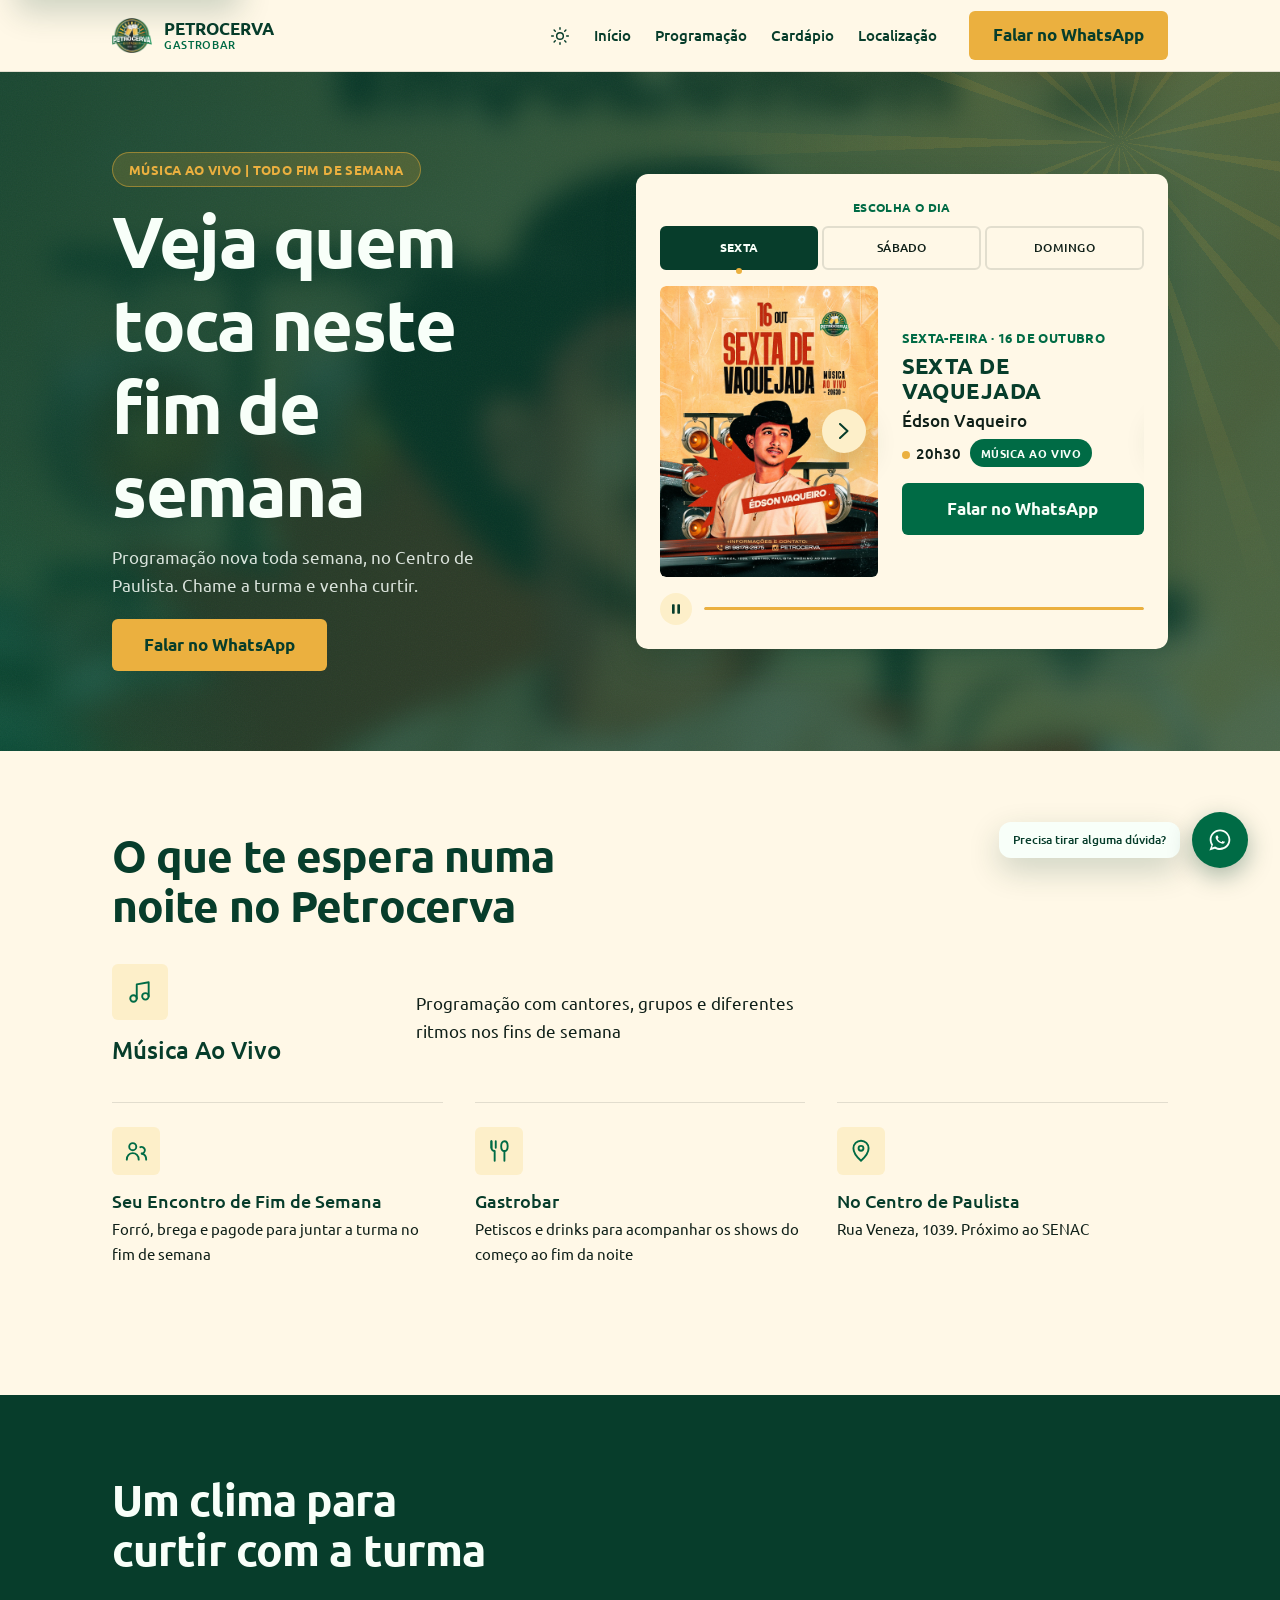
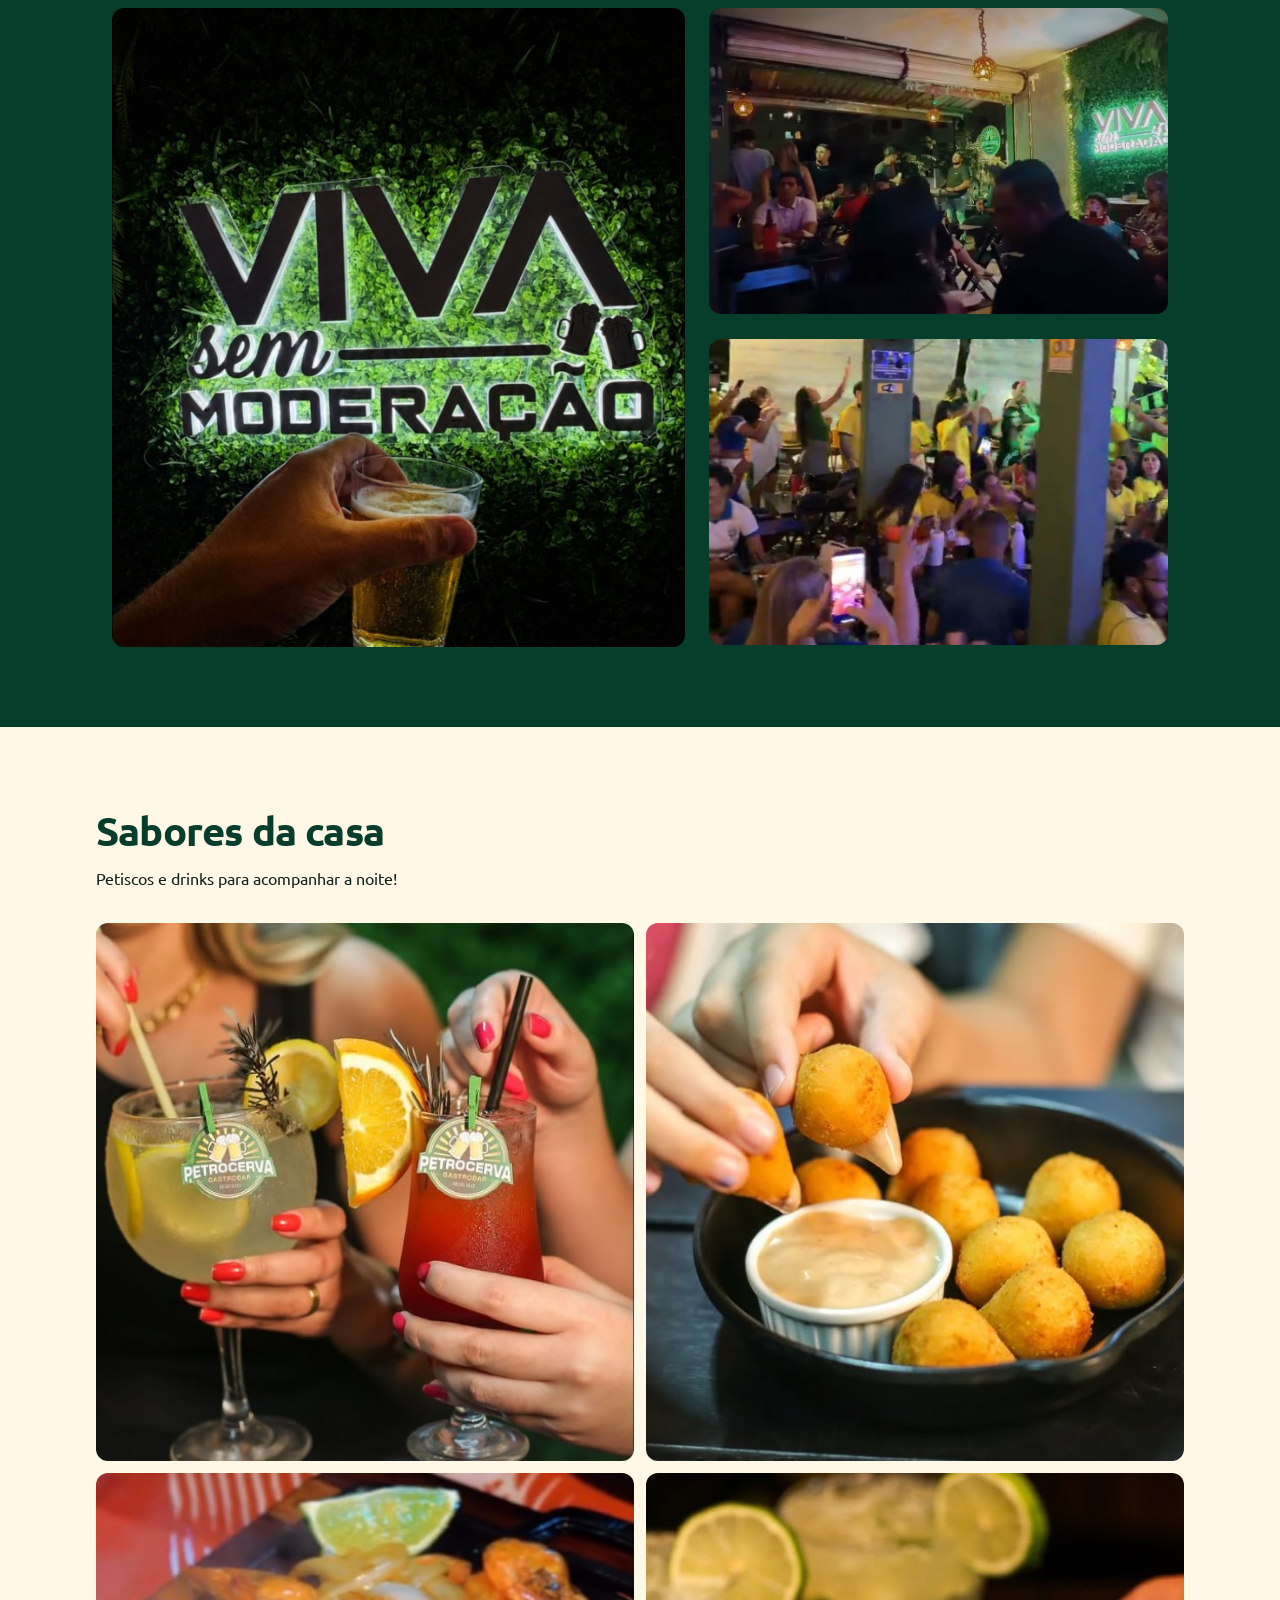
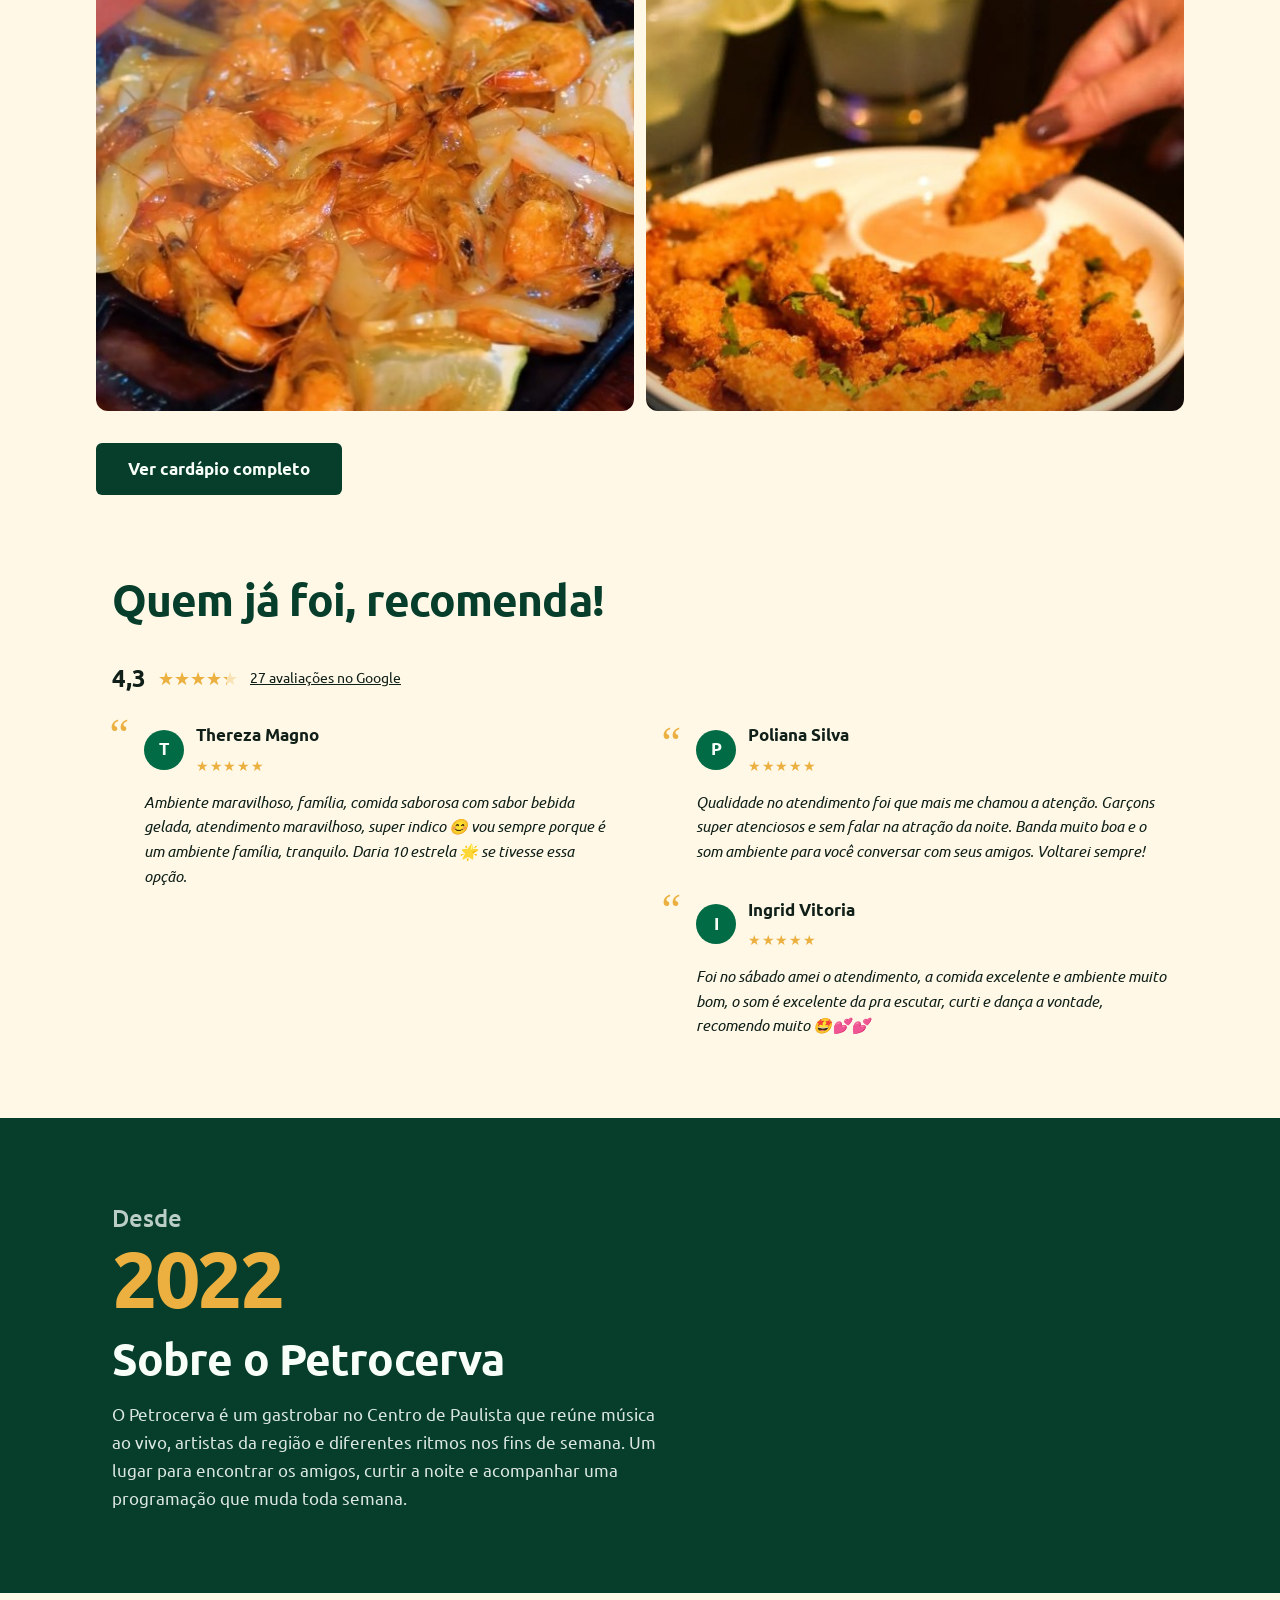
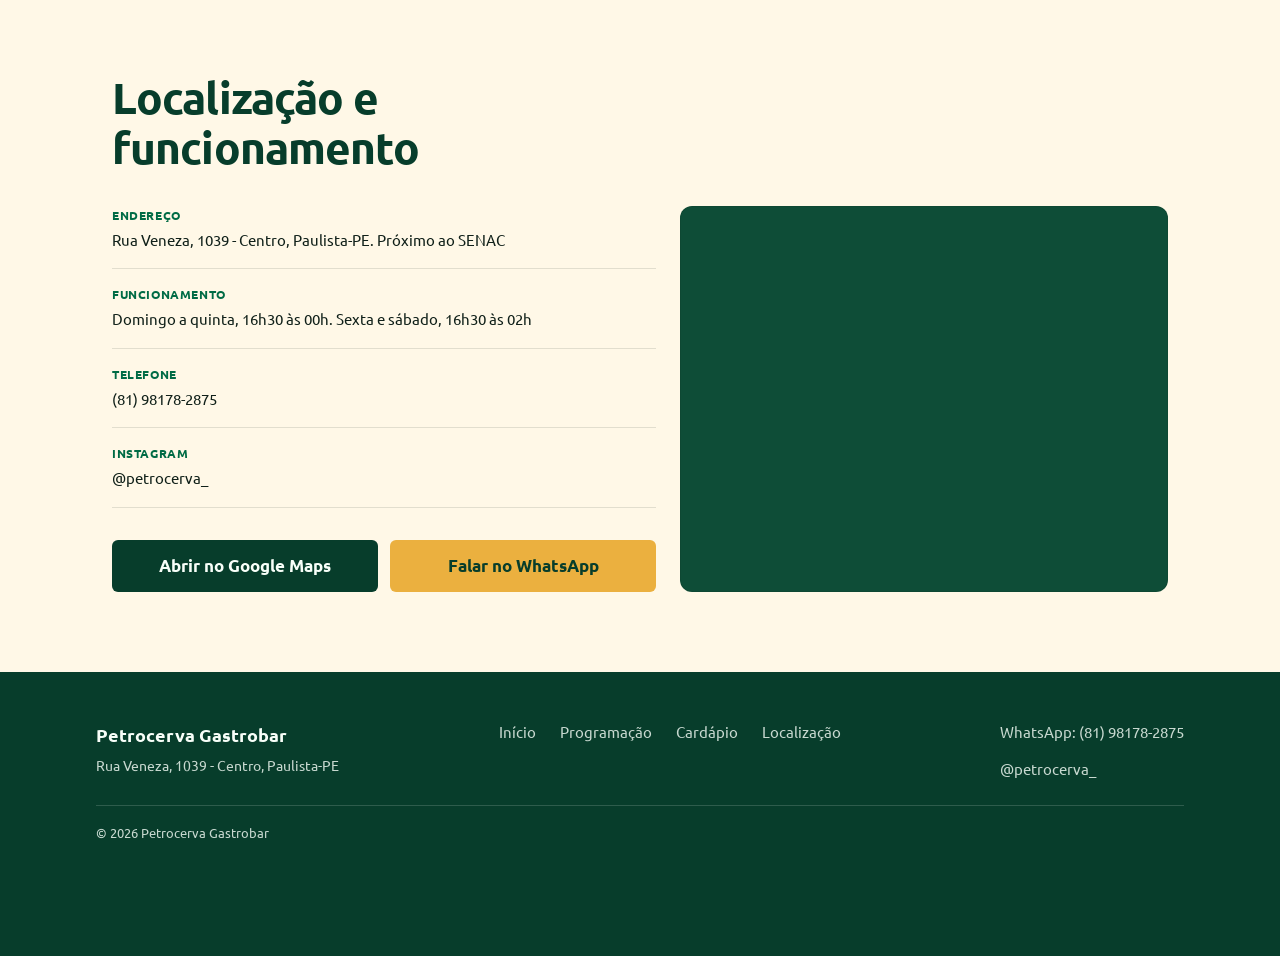
==== index.html @ 2e5ffe5c "feat: atualizar programação e imagens para novas atrações" ====
<!DOCTYPE html>
<html lang="pt-BR">

<head>
  <meta charset="UTF-8">
  <meta name="viewport" content="width=device-width, initial-scale=1.0">

  <!-- Aplica o tema salvo (ou a preferência do sistema) antes da 1ª pintura,
       para a página não "piscar" no tema errado. -->
  <script>
    (function () {
      try {
        var salvo = localStorage.getItem("tema");
        var preferemEscuro =
          window.matchMedia && window.matchMedia("(prefers-color-scheme: dark)").matches;
        var tema = salvo === "dark" || salvo === "light" ? salvo : (preferemEscuro ? "dark" : "light");
        if (tema === "dark") {
          document.documentElement.setAttribute("data-theme", "dark");
        }
      } catch (erro) {
        /* localStorage indisponível (ex.: navegação privada) — segue no tema claro padrão. */
      }
    })();
  </script>

  <title>Petrocerva Gastrobar | Música ao vivo em Paulista, PE</title>
  <meta name="description"
    content="Petrocerva Gastrobar: música ao vivo todo fim de semana no Centro de Paulista, PE. Veja a programação e chame a gente no WhatsApp.">

  <!-- Open Graph -->
  <meta property="og:title" content="Petrocerva Gastrobar | Música ao vivo em Paulista, PE">
  <meta property="og:description"
    content="Programação de música ao vivo todo fim de semana no Centro de Paulista, PE. Confira quem toca e chame no WhatsApp.">
  <meta property="og:type" content="website">
  <meta property="og:locale" content="pt_BR">
  <meta property="og:image" content="src/img/logo-petrocerva.png">
  <!-- og:url e canonical: preencher quando o site tiver domínio próprio publicado -->
  <!-- <meta property="og:url" content=""> -->
  <!-- <link rel="canonical" href=""> -->

  <link rel="icon" type="image/png" href="src/img/logo-petrocerva.png">

  <!-- Google Fonts: Ubuntu -->
  <link rel="preconnect" href="https://fonts.googleapis.com">
  <link rel="preconnect" href="https://fonts.gstatic.com" crossorigin>
  <link href="https://fonts.googleapis.com/css2?family=Ubuntu:wght@400;500;700&display=swap" rel="stylesheet">

  <link rel="stylesheet" href="src/css/reset.css">
  <link rel="stylesheet" href="src/css/estilos.css">
  <link rel="stylesheet" href="src/css/responsivo.css">

  <!-- JSON-LD -->
  <script type="application/ld+json">
{
  "@context": "https://schema.org",
  "@type": "BarOrPub",
  "name": "Petrocerva Gastrobar",
  "telephone": "+5581981782875",
  "address": {
    "@type": "PostalAddress",
    "streetAddress": "Rua Veneza, 1039",
    "addressLocality": "Paulista",
    "addressRegion": "PE",
    "addressCountry": "BR"
  },
  "sameAs": [
    "https://www.instagram.com/petrocerva_/"
  ],
  "openingHoursSpecification": [
    {
      "@type": "OpeningHoursSpecification",
      "dayOfWeek": ["Sunday", "Monday", "Tuesday", "Wednesday", "Thursday"],
      "opens": "16:30",
      "closes": "00:00"
    },
    {
      "@type": "OpeningHoursSpecification",
      "dayOfWeek": ["Friday", "Saturday"],
      "opens": "16:30",
      "closes": "02:00"
    }
  ],
  "aggregateRating": {
    "@type": "AggregateRating",
    "ratingValue": "4.3",
    "reviewCount": "26"
  }
}
</script>
</head>

<body>

  <a class="link-pular" href="#inicio">Pular para o conteúdo</a>

  <!-- TELA DE CARREGAMENTO -->
  <div class="carregamento" id="tela-carregamento" role="status" aria-label="Carregando o site da Petrocerva Gastrobar">
    <img class="carregamento__logo" src="src/img/logo-petrocerva.png" alt="" width="96" height="82">
  </div>

  <header class="cabecalho" id="cabecalho">
    <div class="cabecalho__conteudo">
      <a class="cabecalho__logo" href="#inicio" aria-label="Petrocerva Gastrobar, ir para o início">
        <picture>
          <source srcset="src/img/logo-petrocerva.webp" type="image/webp">
          <img src="src/img/logo-petrocerva.png" alt="Logo do Petrocerva Gastrobar" width="56" height="48"
            class="cabecalho__logo-imagem">
        </picture>
        <span class="cabecalho__logo-texto">PETROCERVA<span class="cabecalho__logo-subtexto">Gastrobar</span></span>
      </a>

      <button type="button" class="cabecalho__botao-tema" id="botao-tema" aria-label="Ativar modo escuro">
        <svg class="icone-lua" width="20" height="20" viewBox="0 0 24 24" fill="none" stroke="currentColor"
          stroke-width="1.75" stroke-linecap="round" stroke-linejoin="round" aria-hidden="true" hidden>
          <path d="M21 12.79A9 9 0 1 1 11.21 3 7 7 0 0 0 21 12.79Z" />
        </svg>
        <svg class="icone-sol" width="20" height="20" viewBox="0 0 24 24" fill="none" stroke="currentColor"
          stroke-width="1.75" stroke-linecap="round" stroke-linejoin="round" aria-hidden="true">
          <circle cx="12" cy="12" r="4" />
          <path
            d="M12 2v2M12 20v2M4.93 4.93l1.41 1.41M17.66 17.66l1.41 1.41M2 12h2M20 12h2M4.93 19.07l1.41-1.41M17.66 6.34l1.41-1.41" />
        </svg>
      </button>

      <button type="button" class="cabecalho__botao-menu" id="botao-menu-mobile" aria-expanded="false"
        aria-controls="menu-principal" aria-label="Abrir menu de navegação">
        <span class="cabecalho__icone-menu" aria-hidden="true">
          <span></span><span></span><span></span>
        </span>
      </button>

      <nav class="menu-principal" id="menu-principal" aria-label="Navegação principal">
        <ul class="menu-principal__lista">
          <li><a class="menu-principal__link" href="#inicio">Início</a></li>
          <li><a class="menu-principal__link" href="programacao">Programação</a></li>
          <li><a class="menu-principal__link" href="cardapio">Cardápio</a></li>
          <li><a class="menu-principal__link" href="#localizacao">Localização</a></li>
        </ul>
        <a class="menu-principal__whatsapp"
          href="https://wa.me/5581981782875?text=Ol%C3%A1!%20Vim%20pelo%20site%20da%20Petrocerva%20e%20quero%20saber%20mais%20sobre%20a%20programa%C3%A7%C3%A3o%20deste%20fim%20de%20semana."
          target="_blank" rel="noopener noreferrer">Falar no WhatsApp</a>
      </nav>
    </div>
  </header>

  <main id="inicio">

    <!-- HERO -->
    <section class="hero" aria-labelledby="titulo-hero">
      <!-- Fundo em tela cheia: reaproveita os mesmos flyers da programação (não
           são novos assets). O JS ativa a imagem do dia selecionado no carrossel;
           sem JS, fica a de sexta. Decorativo — a info do evento está no texto ao lado. -->
      <div class="hero__fundo" aria-hidden="true">
        <img class="hero__fundo-imagem hero__fundo-imagem--ativa" src="src/img/programacao-sex.webp" alt=""
          data-dia="sexta" decoding="async">
        <img class="hero__fundo-imagem" src="src/img/programacao-sab.webp" alt="" data-dia="sabado" loading="lazy"
          decoding="async">
        <img class="hero__fundo-imagem" src="src/img/programacao-dom.webp" alt="" data-dia="domingo" loading="lazy"
          decoding="async">
      </div>
      <div class="motivo-raios" aria-hidden="true"></div>
      <div class="hero__conteudo">
        <div class="hero__introducao">
          <p class="hero__selo">MÚSICA AO VIVO | TODO FIM DE SEMANA</p>
          <h1 class="hero__titulo" id="titulo-hero">Veja quem toca neste fim de semana</h1>
          <p class="hero__apoio">Programação nova toda semana, no Centro de Paulista. Chame a turma e venha
            curtir.</p>
          <a class="hero__cta"
            href="https://wa.me/5581981782875?text=Ol%C3%A1!%20Vim%20pelo%20site%20da%20Petrocerva%20e%20quero%20saber%20mais%20sobre%20a%20programa%C3%A7%C3%A3o%20deste%20fim%20de%20semana."
            target="_blank" rel="noopener noreferrer">
            Falar no WhatsApp
          </a>
        </div>

        <div class="carrossel-programacao" id="programacao" role="region" aria-roledescription="carrossel"
          aria-label="Programação da semana">

          <div class="carrossel-programacao__moldura">
            <div class="carrossel-programacao__selecao-dia">
              <p class="carrossel-programacao__legenda-dia" id="legenda-escolha-dia">ESCOLHA O DIA</p>
              <div class="carrossel-programacao__botoes-dias" role="tablist" aria-label="Escolher dia da programação"
                aria-labelledby="legenda-escolha-dia">
                <button type="button" class="carrossel-programacao__botao-dia" id="botao-dia-sexta" data-dia="sexta"
                  role="tab" aria-selected="true">Sexta</button>
                <button type="button" class="carrossel-programacao__botao-dia" id="botao-dia-sabado" data-dia="sabado"
                  role="tab" aria-selected="false">Sábado</button>
                <button type="button" class="carrossel-programacao__botao-dia" id="botao-dia-domingo" data-dia="domingo"
                  role="tab" aria-selected="false">Domingo</button>
              </div>
            </div>

            <div class="carrossel-programacao__viewport">
              <ul class="carrossel-programacao__trilho" id="trilho-programacao">

                <li class="carrossel-programacao__slide" data-dia="sexta" aria-hidden="false">
                  <article class="atracao">
                    <div class="atracao__moldura-imagem">
                      <img class="atracao__imagem" src="src/img/programacao-sex.webp"
                        alt="Cartaz da Sexta de Vaquejada com Édson Vaqueiro, sexta-feira 16 de outubro às 20h30 no Petrocerva Gastrobar"
                        width="1080" height="1440" fetchpriority="high">

                      <button type="button"
                        class="carrossel-programacao__botao-seta carrossel-programacao__botao-seta--anterior carrossel-programacao__botao-seta--oculta js-seta-anterior"
                        aria-label="Ver atração anterior">
                        <svg width="10" height="16" viewBox="0 0 10 16" aria-hidden="true">
                          <path d="M9 1 1.5 8 9 15" stroke="currentColor" stroke-width="2" fill="none"
                            stroke-linecap="round" stroke-linejoin="round" />
                        </svg>
                      </button>

                      <button type="button"
                        class="carrossel-programacao__botao-seta carrossel-programacao__botao-seta--proxima js-seta-proxima"
                        aria-label="Ver próxima atração">
                        <svg width="10" height="16" viewBox="0 0 10 16" aria-hidden="true">
                          <path d="M1 1 8.5 8 1 15" stroke="currentColor" stroke-width="2" fill="none"
                            stroke-linecap="round" stroke-linejoin="round" />
                        </svg>
                      </button>
                    </div>
                    <div class="atracao__informacoes">
                      <p class="atracao__data">Sexta-feira · 16 de outubro</p>
                      <h3 class="atracao__evento">SEXTA DE VAQUEJADA</h3>
                      <p class="atracao__artista">Édson Vaqueiro</p>
                      <div class="atracao__meta">
                        <p class="atracao__horario">20h30</p>
                        <span class="atracao__tema">Música ao vivo</span>
                      </div>
                      <a class="atracao__botao-whatsapp"
                        href="https://wa.me/5581981782875?text=Ol%C3%A1!%20Quero%20saber%20mais%20sobre%20a%20Sexta%20de%20Vaquejada%20com%20%C3%89dson%20Vaqueiro%20na%20Petrocerva."
                        target="_blank" rel="noopener noreferrer">Falar no WhatsApp</a>
                    </div>
                  </article>
                </li>

                <li class="carrossel-programacao__slide" data-dia="sabado" aria-hidden="true">
                  <article class="atracao">
                    <div class="atracao__moldura-imagem">
                      <img class="atracao__imagem" src="src/img/programacao-sab.webp"
                        alt="Cartaz do Brega Bregoso com Belly Luna, sábado 17 de outubro às 20h30 no Petrocerva Gastrobar"
                        width="1080" height="1440" loading="lazy">

                      <button type="button"
                        class="carrossel-programacao__botao-seta carrossel-programacao__botao-seta--anterior js-seta-anterior"
                        aria-label="Ver atração anterior">
                        <svg width="10" height="16" viewBox="0 0 10 16" aria-hidden="true">
                          <path d="M9 1 1.5 8 9 15" stroke="currentColor" stroke-width="2" fill="none"
                            stroke-linecap="round" stroke-linejoin="round" />
                        </svg>
                      </button>

                      <button type="button"
                        class="carrossel-programacao__botao-seta carrossel-programacao__botao-seta--proxima js-seta-proxima"
                        aria-label="Ver próxima atração">
                        <svg width="10" height="16" viewBox="0 0 10 16" aria-hidden="true">
                          <path d="M1 1 8.5 8 1 15" stroke="currentColor" stroke-width="2" fill="none"
                            stroke-linecap="round" stroke-linejoin="round" />
                        </svg>
                      </button>
                    </div>
                    <div class="atracao__informacoes">
                      <p class="atracao__data">Sábado · 17 de outubro</p>
                      <h3 class="atracao__evento">BREGA BREGOSO</h3>
                      <p class="atracao__artista">Belly Luna</p>
                      <div class="atracao__meta">
                        <p class="atracao__horario">20h30</p>
                        <span class="atracao__tema">Música ao vivo</span>
                      </div>
                      <a class="atracao__botao-whatsapp"
                        href="https://wa.me/5581981782875?text=Ol%C3%A1!%20Quero%20saber%20mais%20sobre%20o%20Brega%20Bregoso%20com%20Belly%20Luna%20na%20Petrocerva."
                        target="_blank" rel="noopener noreferrer">Falar no WhatsApp</a>
                    </div>
                  </article>
                </li>

                <li class="carrossel-programacao__slide" data-dia="domingo" aria-hidden="true">
                  <article class="atracao">
                    <div class="atracao__moldura-imagem">
                      <img class="atracao__imagem" src="src/img/programacao-dom.webp"
                        alt="Cartaz do Pagodeou com o grupo Novo Lance, domingo 18 de outubro às 18h30 no Petrocerva Gastrobar"
                        width="1080" height="1440" loading="lazy">

                      <button type="button"
                        class="carrossel-programacao__botao-seta carrossel-programacao__botao-seta--anterior js-seta-anterior"
                        aria-label="Ver atração anterior">
                        <svg width="10" height="16" viewBox="0 0 10 16" aria-hidden="true">
                          <path d="M9 1 1.5 8 9 15" stroke="currentColor" stroke-width="2" fill="none"
                            stroke-linecap="round" stroke-linejoin="round" />
                        </svg>
                      </button>

                      <button type="button"
                        class="carrossel-programacao__botao-seta carrossel-programacao__botao-seta--proxima carrossel-programacao__botao-seta--oculta js-seta-proxima"
                        aria-label="Ver próxima atração">
                        <svg width="10" height="16" viewBox="0 0 10 16" aria-hidden="true">
                          <path d="M1 1 8.5 8 1 15" stroke="currentColor" stroke-width="2" fill="none"
                            stroke-linecap="round" stroke-linejoin="round" />
                        </svg>
                      </button>
                    </div>
                    <div class="atracao__informacoes">
                      <p class="atracao__data">Domingo · 18 de outubro</p>
                      <h3 class="atracao__evento">PAGODEOU</h3>
                      <p class="atracao__artista">Novo Lance</p>
                      <div class="atracao__meta">
                        <p class="atracao__horario">18h30</p>
                        <span class="atracao__tema">Pagode</span>
                      </div>
                      <a class="atracao__botao-whatsapp"
                        href="https://wa.me/5581981782875?text=Ol%C3%A1!%20Quero%20saber%20mais%20sobre%20o%20Pagodeou%20com%20Novo%20Lance%20na%20Petrocerva."
                        target="_blank" rel="noopener noreferrer">Falar no WhatsApp</a>
                    </div>
                  </article>
                </li>

              </ul>
            </div>

            <div class="carrossel-programacao__controles">
              <button type="button" class="carrossel-programacao__botao-controle" id="botao-controle-automatico"
                aria-label="Pausar apresentação automática">
                <svg class="icone-pausar" width="16" height="16" viewBox="0 0 24 24" fill="currentColor"
                  aria-hidden="true">
                  <rect x="6" y="5" width="4" height="14" rx="1" />
                  <rect x="14" y="5" width="4" height="14" rx="1" />
                </svg>
                <svg class="icone-retomar" width="16" height="16" viewBox="0 0 24 24" fill="currentColor"
                  aria-hidden="true" hidden>
                  <path d="M8 5v14l11-7z" />
                </svg>
              </button>

              <div class="carrossel-programacao__progresso" aria-hidden="true">
                <span class="carrossel-programacao__progresso-barra" id="barra-progresso-autoplay"></span>
              </div>
            </div>

            <p class="carrossel-programacao__anuncio" id="anuncio-carrossel" role="status" aria-live="polite"></p>
          </div>
        </div>
      </div>
    </section>

    <!-- EXPERIÊNCIA -->
    <section class="experiencia" id="experiencia" aria-labelledby="titulo-experiencia">
      <div class="experiencia__conteudo">
        <h2 class="experiencia__titulo" id="titulo-experiencia">O que te espera numa noite no Petrocerva</h2>

        <div class="experiencia__grade">
          <a class="experiencia__item" href="#programacao">
            <span class="experiencia__icone" aria-hidden="true">
              <svg width="26" height="26" viewBox="0 0 24 24" fill="none" stroke="currentColor" stroke-width="1.75"
                stroke-linecap="round" stroke-linejoin="round">
                <path d="M9 18V5l11-2v13" />
                <circle cx="6" cy="18" r="3" />
                <circle cx="17" cy="16" r="3" />
              </svg>
            </span>
            <h3 class="experiencia__item-titulo">Música Ao Vivo</h3>
            <p class="experiencia__item-texto">Programação com cantores, grupos e diferentes ritmos nos fins de semana
            </p>
          </a>

          <a class="experiencia__item" href="#ambiente">
            <span class="experiencia__icone" aria-hidden="true">
              <svg width="26" height="26" viewBox="0 0 24 24" fill="none" stroke="currentColor" stroke-width="1.75"
                stroke-linecap="round" stroke-linejoin="round">
                <circle cx="9" cy="8" r="3.25" />
                <path d="M3.5 20c0-3.6 2.5-6 5.5-6s5.5 2.4 5.5 6" />
                <path d="M16 8.5a3 3 0 1 1 1.2 5.75" />
                <path d="M17.5 14.5c2.4.4 3.9 2.4 3.9 5.5" />
              </svg>
            </span>
            <h3 class="experiencia__item-titulo">Seu Encontro de Fim de Semana</h3>
            <p class="experiencia__item-texto">Forró, brega e pagode para juntar a turma no fim de semana</p>
          </a>

          <a class="experiencia__item" href="#cardapio">
            <span class="experiencia__icone" aria-hidden="true">
              <svg width="26" height="26" viewBox="0 0 24 24" fill="none" stroke="currentColor" stroke-width="1.75"
                stroke-linecap="round" stroke-linejoin="round">
                <path d="M5 3v6a3 3 0 0 0 3 3v9" />
                <path d="M5 3v6M9 3v6" />
                <path d="M17 3c-1.7 0-3 1.6-3 4.5S15.3 12 17 12s3-1.6 3-4.5S18.7 3 17 3Z" />
                <path d="M17 12v9" />
              </svg>
            </span>
            <h3 class="experiencia__item-titulo">Gastrobar</h3>
            <p class="experiencia__item-texto">Petiscos e drinks para acompanhar os shows do começo ao fim da noite</p>
          </a>

          <a class="experiencia__item" href="#localizacao">
            <span class="experiencia__icone" aria-hidden="true">
              <svg width="26" height="26" viewBox="0 0 24 24" fill="none" stroke="currentColor" stroke-width="1.75"
                stroke-linecap="round" stroke-linejoin="round">
                <path d="M12 21s-7-6.1-7-11.5A7 7 0 0 1 19 9.5C19 14.9 12 21 12 21Z" />
                <circle cx="12" cy="9.5" r="2.25" />
              </svg>
            </span>
            <h3 class="experiencia__item-titulo">No Centro de Paulista</h3>
            <p class="experiencia__item-texto">Rua Veneza, 1039. Próximo ao SENAC</p>
          </a>
        </div>
      </div>
    </section>

    <!-- GALERIA -->
    <section class="galeria" id="ambiente" aria-labelledby="titulo-galeria">
      <div class="galeria__conteudo">
        <h2 class="galeria__titulo" id="titulo-galeria">Um clima para curtir com a turma</h2>

        <div class="galeria__grade">
          <div class="galeria__item galeria__item--painel">
            <picture>
              <source media="(min-width: 48rem)" srcset="src/img/galeria-painel-desktop.jpg">
              <img class="galeria__imagem" src="src/img/galeria-painel.PNG"
                alt="Painel decorativo do Petrocerva Gastrobar com a identidade visual da casa" loading="lazy"
                width="1320" height="2305">
            </picture>
          </div>
          <div class="galeria__item galeria__item--amb1">
            <img class="galeria__imagem" src="src/img/galeria-ambiente-01.jpg"
              alt="Salão do Petrocerva Gastrobar movimentado, com clientes reunidos à noite" loading="lazy" width="800"
              height="800">
          </div>
          <div class="galeria__item galeria__item--amb2">
            <img class="galeria__imagem" src="src/img/galeria-ambiente-02.jpg"
              alt="Clientes do Petrocerva Gastrobar reunidos em noite de jogo da seleção brasileira" loading="lazy"
              width="800" height="800">
          </div>
        </div>
      </div>
    </section>

    <!-- CARDÁPIO (chamada; o cardápio completo fica em cardapio.html) -->
    <section class="cardapio" aria-labelledby="titulo-cardapio">
      <div class="cardapio__conteudo" id="cardapio">
        <h2 class="cardapio__titulo" id="titulo-cardapio">Sabores da casa</h2>
        <p class="cardapio__texto">Petiscos e drinks para acompanhar a noite!</p>

        <div class="cardapio__grade">
          <div class="cardapio__item">
            <img class="cardapio__imagem" src="src/img/cardapio-drink-01.jpg"
              alt="Drink autoral do Petrocerva Gastrobar" loading="lazy" width="800" height="800">
          </div>
          <div class="cardapio__item">
            <img class="cardapio__imagem" src="src/img/cardapio-prato-02.jpg"
              alt="Petisco do cardápio do Petrocerva Gastrobar" loading="lazy" width="800" height="800">
          </div>
          <div class="cardapio__item">
            <img class="cardapio__imagem" src="src/img/cardapio-prato-04.jpg"
              alt="Petisco do cardápio do Petrocerva Gastrobar" loading="lazy" width="800" height="800">
          </div>
          <div class="cardapio__item">
            <img class="cardapio__imagem" src="src/img/cardapio-prato-01.jpg"
              alt="Petisco do cardápio do Petrocerva Gastrobar" loading="lazy" width="800" height="800">
          </div>
        </div>

        <a class="cardapio__botao" href="cardapio">Ver cardápio completo</a>
      </div>
    </section>

    <!-- PROVA SOCIAL -->
    <section class="depoimentos" aria-labelledby="titulo-depoimentos">
      <div class="depoimentos__conteudo">
        <h2 class="depoimentos__titulo" id="titulo-depoimentos">Quem já foi, recomenda!</h2>

        <a class="depoimentos__resumo"
          href="https://www.google.com/maps/place/Petrocerva/@-7.9466832,-34.8894375,19.5z/data=!4m15!1m8!3m7!1s0x7ab1641926d793f:0x3eb93e18e095bacb!2sR.+Veneza,+1039+B+-+Centro,+Paulista+-+PE,+53401-000!3b1!8m2!3d-7.9466507!4d-34.889269!16s%2Fg%2F11nnkp_8tt!3m5!1s0x7ab17fdddb079f1:0x5dec79b61b96c19f!8m2!3d-7.9468367!4d-34.8889138!16s%2Fg%2F11s3mlb9x2?entry=ttu&g_ep=EgoyMDI2MDgwNC4wIKXMDSoASAFQAw%3D%3D"
          target="_blank" rel="noopener noreferrer">
          <span class="depoimentos__resumo-nota">4,3</span>
          <span class="depoimentos__resumo-estrelas" aria-label="4,3 de 5 estrelas">
            <span class="depoimentos__resumo-estrelas-fundo" aria-hidden="true">★★★★★</span>
            <span class="depoimentos__resumo-estrelas-preenchido" aria-hidden="true" style="width: 86%">★★★★★</span>
          </span>
          <span class="depoimentos__resumo-total">27 avaliações no Google</span>
        </a>

        <div class="depoimentos__grade">
          <blockquote class="depoimentos__item">
            <div class="depoimentos__cabecalho">
              <span class="depoimentos__avatar" aria-hidden="true">T</span>
              <div class="depoimentos__info">
                <p class="depoimentos__nome">Thereza Magno</p>
                <span class="depoimentos__estrelas" aria-label="5 de 5 estrelas">★★★★★</span>
              </div>
            </div>
            <p class="depoimentos__texto">Ambiente maravilhoso, família, comida saborosa com sabor bebida gelada,
              atendimento maravilhoso, super indico 😊 vou sempre porque é um ambiente família, tranquilo. Daria 10
              estrela 🌟 se tivesse essa opção.</p>
          </blockquote>
          <blockquote class="depoimentos__item">
            <div class="depoimentos__cabecalho">
              <span class="depoimentos__avatar" aria-hidden="true">P</span>
              <div class="depoimentos__info">
                <p class="depoimentos__nome">Poliana Silva</p>
                <span class="depoimentos__estrelas" aria-label="5 de 5 estrelas">★★★★★</span>
              </div>
            </div>
            <p class="depoimentos__texto">Qualidade no atendimento foi que mais me chamou a atenção. Garçons super
              atenciosos e sem falar na atração da noite. Banda muito boa e o som ambiente para você conversar com seus
              amigos. Voltarei sempre!</p>
          </blockquote>
          <blockquote class="depoimentos__item">
            <div class="depoimentos__cabecalho">
              <span class="depoimentos__avatar" aria-hidden="true">I</span>
              <div class="depoimentos__info">
                <p class="depoimentos__nome">Ingrid Vitoria</p>
                <span class="depoimentos__estrelas" aria-label="5 de 5 estrelas">★★★★★</span>
              </div>
            </div>
            <p class="depoimentos__texto">Foi no sábado amei o atendimento, a comida excelente e ambiente muito bom, o
              som é excelente da pra escutar, curti e dança a vontade, recomendo muito 🤩💕💕</p>
          </blockquote>
        </div>
      </div>
    </section>

    <!-- SOBRE -->
    <section class="sobre" id="sobre" aria-labelledby="titulo-sobre">
      <div class="sobre__conteudo">
        <p class="sobre__ano">Desde <span class="sobre__ano-num">2022</span></p>
        <h2 class="sobre__titulo" id="titulo-sobre">Sobre o Petrocerva</h2>
        <p class="sobre__texto">O Petrocerva é um gastrobar no Centro de Paulista que reúne música ao vivo, artistas da
          região e diferentes ritmos nos fins de semana. Um lugar para encontrar os amigos, curtir a noite e acompanhar
          uma programação que muda toda semana.</p>
      </div>
    </section>

    <!-- LOCALIZAÇÃO -->
    <section class="localizacao" id="localizacao" aria-labelledby="titulo-localizacao">
      <div class="localizacao__conteudo">
        <h2 class="localizacao__titulo" id="titulo-localizacao">Localização e funcionamento</h2>

        <div class="localizacao__grade">
          <div class="localizacao__informacoes">
            <ul class="localizacao__lista">
              <li>
                <span class="localizacao__rotulo">Endereço</span>
                Rua Veneza, 1039 - Centro, Paulista-PE. Próximo ao SENAC
              </li>
              <li>
                <span class="localizacao__rotulo">Funcionamento</span>
                Domingo a quinta, 16h30 às 00h. Sexta e sábado, 16h30 às 02h
              </li>
              <li>
                <span class="localizacao__rotulo">Telefone</span>
                (81) 98178-2875
              </li>
              <li>
                <span class="localizacao__rotulo">Instagram</span>
                <a href="https://www.instagram.com/petrocerva_/" target="_blank"
                  rel="noopener noreferrer">@petrocerva_</a>
              </li>
            </ul>

            <div class="localizacao__botoes">
              <a class="localizacao__botao localizacao__botao--mapa"
                href="https://www.google.com/maps/place/Petrocerva/@-7.9466832,-34.8894375,19.5z/data=!4m15!1m8!3m7!1s0x7ab1641926d793f:0x3eb93e18e095bacb!2sR.+Veneza,+1039+B+-+Centro,+Paulista+-+PE,+53401-000!3b1!8m2!3d-7.9466507!4d-34.889269!16s%2Fg%2F11nnkp_8tt!3m5!1s0x7ab17fdddb079f1:0x5dec79b61b96c19f!8m2!3d-7.9468367!4d-34.8889138!16s%2Fg%2F11s3mlb9x2?entry=ttu&g_ep=EgoyMDI2MDgwNC4wIKXMDSoASAFQAw%3D%3D"
                target="_blank" rel="noopener noreferrer">Abrir no Google Maps</a>
              <a class="localizacao__botao localizacao__botao--whatsapp"
                href="https://wa.me/5581981782875?text=Ol%C3%A1!%20Vim%20pelo%20site%20da%20Petrocerva%20e%20quero%20saber%20mais%20sobre%20a%20programa%C3%A7%C3%A3o%20deste%20fim%20de%20semana."
                target="_blank" rel="noopener noreferrer">Falar no WhatsApp</a>
            </div>
          </div>

          <div class="localizacao__mapa">
            <iframe
              src="https://www.google.com/maps?q=Rua+Veneza,+1039+-+Centro,+Paulista+-+PE&output=embed"
              title="Mapa da localização do Petrocerva Gastrobar na Rua Veneza, 1039 - Centro, Paulista-PE"
              loading="lazy" referrerpolicy="no-referrer-when-downgrade" allowfullscreen></iframe>
          </div>
        </div>
      </div>
    </section>

  </main>

  <!-- RODAPÉ -->
  <footer class="rodape">
    <div class="rodape__conteudo">
      <div class="rodape__marca">
        <p class="rodape__nome">Petrocerva Gastrobar</p>
        <p class="rodape__endereco">Rua Veneza, 1039 - Centro, Paulista-PE</p>
      </div>

      <nav class="rodape__navegacao" aria-label="Navegação do rodapé">
        <a href="#inicio">Início</a>
        <a href="#programacao">Programação</a>
        <a href="#cardapio">Cardápio</a>
        <a href="#localizacao">Localização</a>
      </nav>

      <div class="rodape__contato">
        <a href="https://wa.me/5581981782875" target="_blank" rel="noopener noreferrer">WhatsApp: (81) 98178-2875</a>
        <a href="https://www.instagram.com/petrocerva_/" target="_blank" rel="noopener noreferrer">@petrocerva_</a>
      </div>

      <p class="rodape__legal">&copy; <span id="ano-atual"></span> Petrocerva Gastrobar</p>
    </div>
  </footer>

  <!-- BOTÃO FLUTUANTE WHATSAPP -->
  <div class="whatsapp-flutuante-container">
    <span class="whatsapp-flutuante__mensagem" id="mensagem-whatsapp-flutuante" aria-hidden="true">
      Precisa tirar alguma dúvida?
    </span>

    <a class="whatsapp-flutuante"
      href="https://wa.me/5581981782875?text=Ol%C3%A1!%20Vim%20pelo%20site%20da%20Petrocerva%20e%20quero%20saber%20mais%20sobre%20a%20programa%C3%A7%C3%A3o%20deste%20fim%20de%20semana."
      target="_blank" rel="noopener noreferrer" aria-label="Falar no WhatsApp">
      <svg width="26" height="26" viewBox="0 0 32 32" aria-hidden="true">
        <path
          d="M16 3C9 3 3.3 8.6 3.3 15.5c0 2.6.8 5 2.1 7L3 29l6.7-2.3c1.9 1 4.1 1.6 6.3 1.6 7 0 12.7-5.6 12.7-12.5S23 3 16 3Zm0 22.7c-2 0-3.9-.5-5.5-1.5l-.4-.2-4 1.3 1.3-3.9-.3-.4a10.2 10.2 0 0 1-1.6-5.5c0-5.7 4.7-10.3 10.5-10.3s10.5 4.6 10.5 10.3S21.8 25.7 16 25.7Z"
          fill="currentColor" />
        <path
          d="M21.4 18.3c-.3-.1-1.7-.9-2-1s-.5-.1-.6.1-.6.9-.7 1-.3.1-.6 0a8.5 8.5 0 0 1-2.5-1.5 9.2 9.2 0 0 1-1.7-2.1c-.2-.3 0-.5.1-.6l.4-.5.3-.4v-.4c0-.1-.6-1.5-.8-2s-.4-.4-.6-.4h-.5c-.2 0-.5.1-.7.3s-.9.9-.9 2.2.9 2.6 1.1 2.7c.1.2 1.9 3 4.7 4.1.7.3 1.2.5 1.6.6.7.2 1.3.2 1.8.1.5-.1 1.7-.7 1.9-1.3s.2-1.2.2-1.3-.2-.2-.5-.3Z"
          fill="currentColor" />
      </svg>
    </a>
  </div>

  <!-- LIGHTBOX (imagem ampliada) -->
  <dialog class="lightbox" id="lightbox" aria-label="Imagem ampliada">
    <figure class="lightbox__figura">
      <button type="button" class="lightbox__fechar" id="lightbox-fechar" aria-label="Fechar imagem ampliada">
        <svg width="20" height="20" viewBox="0 0 24 24" fill="none" stroke="currentColor" stroke-width="2"
          stroke-linecap="round" aria-hidden="true">
          <path d="M6 6l12 12M18 6 6 18" />
        </svg>
      </button>
      <img class="lightbox__imagem" id="lightbox-imagem" src="" alt="">
    </figure>
  </dialog>

  <script src="src/js/index.js" defer></script>
</body>

</html>
---- src/css/estilos.css ----
/* ===================================================
   ESTILOS.CSS
   Variáveis, tipografia, componentes. Mobile-first.
   Base funcional em 360px sem media query.
   =================================================== */

:root {
  --cor-verde-profundo: #073d2b;
  --cor-verde-marca: #006b45;
  /* Acentos levemente dessaturados (~10%) para assentarem melhor nos neutros. */
  --cor-verde-vibrante: #08a069;
  --cor-dourado-marca: #ebb03f;
  /* Dourado escurecido para texto pequeno (eyebrows) sobre fundo claro: o
     --cor-dourado-marca sobre o creme fica ~1,8:1; este dá ~5,5:1 (WCAG AA). */
  --cor-dourado-escuro: #8a5b16;
  --cor-creme: #fff8e7;
  --cor-texto-escuro: #102019;
  --cor-texto-claro: #f8fff9;

  --cor-verde-profundo-suave: #0e4d37;
  --cor-creme-suave: #fdefc9;
  --cor-borda-suave: rgb(16 32 25 / 12%);
  --cor-borda-suave-clara: rgb(248 255 249 / 16%);

  /* Tokens de tema: agrupam papéis (superfície, título, texto sobre destaque)
     que hoje reaproveitam as cores acima, mas precisam poder mudar sozinhos
     no modo escuro sem afetar as outras funções da mesma cor. */
  --cor-superficie: var(--cor-texto-claro);
  --cor-texto-titulo: var(--cor-verde-profundo);
  --cor-texto-acento-verde: var(--cor-verde-marca);
  /* Cor das eyebrows das seções de fundo claro. No escuro essas seções ficam
     com fundo escuro, então volta ao dourado vibrante (o escuro sumiria). */
  --cor-texto-eyebrow: var(--cor-dourado-escuro);
  /* Texto sobre botões dourados: precisa ser sempre escuro, nos dois temas.
     Fixo de propósito — não pode acompanhar --cor-texto-escuro, que fica claro
     no modo escuro (era isso que deixava o CTA ilegível no amarelo). */
  --cor-texto-sobre-destaque: var(--cor-verde-profundo);

  --fonte-principal: "Ubuntu", sans-serif;
  --largura-maxima-conteudo: 70rem;
  --altura-cabecalho: 4.5rem;

  --espacamento-xs: 0.5rem;
  --espacamento-sm: 0.75rem;
  --espacamento-md: 1rem;
  --espacamento-lg: 1.5rem;
  --espacamento-xl: 2rem;
  --espacamento-2xl: 3rem;
  --espacamento-3xl: 5rem;

  --raio-borda-sm: 0.375rem;
  --raio-borda-md: 0.75rem;
  --sombra-card: 0 0.75rem 2rem rgb(7 61 43 / 20%);
  --transicao-rapida: 200ms ease;
  --transicao-entrada: 600ms cubic-bezier(0.16, 1, 0.3, 1);

  --duracao-autoplay: 6000ms;
}

/* ===================================================
   MODO ESCURO
   "Petrocerva à noite": fundo grafite-esverdeado (nunca preto puro),
   mantendo verde e dourado da marca como destaque.
   Só redefine os tokens de tema — o resto do CSS não muda.
   =================================================== */

[data-theme="dark"] {
  --cor-creme: #0b1712;
  --cor-creme-suave: #1e3a2c;
  --cor-superficie: #14261d;
  --cor-texto-escuro: #fff8e7;
  --cor-borda-suave: rgb(248 255 249 / 12%);

  --cor-texto-titulo: var(--cor-texto-claro);
  --cor-texto-acento-verde: var(--cor-verde-vibrante);
  --cor-texto-eyebrow: var(--cor-dourado-marca);

  /* --cor-texto-sobre-destaque não é redefinido aqui: é fixo (verde profundo)
     para o texto continuar escuro e legível sobre os botões dourados. */
  /* --cor-verde-profundo, --cor-verde-marca e --cor-dourado-marca não mudam:
     seções e botões verdes/dourados continuam com a mesma força visual nos
     dois temas. */
}

/* Ajustes pontuais do modo escuro: casos específicos que não seguem o
   token geral do componente. Não afetam o tema claro. */
[data-theme="dark"] .cabecalho__logo-subtexto {
  color: var(--cor-dourado-marca);
}

[data-theme="dark"] .atracao__data {
  color: var(--cor-dourado-marca);
}

[data-theme="dark"] .experiencia__item-titulo {
  color: var(--cor-dourado-marca);
}

[data-theme="dark"] .experiencia__icone {
  color: var(--cor-dourado-marca);
}

/* Transição suave entre os temas, só nas propriedades de cor (leve para o
   mobile). Fotos e flyers não são afetados: nenhuma delas usa essas propriedades. */
*,
*::before,
*::after {
  transition: background-color var(--transicao-rapida), color var(--transicao-rapida),
    border-color var(--transicao-rapida);
}

@media (prefers-reduced-motion: reduce) {
  *,
  *::before,
  *::after {
    transition: none;
  }
}

/* ===================================================
   BASE
   =================================================== */

html {
  scroll-behavior: smooth;
  scroll-padding-top: var(--altura-cabecalho);
}

body {
  font-family: var(--fonte-principal);
  font-weight: 400;
  color: var(--cor-texto-escuro);
  background-color: var(--cor-creme);
  font-size: 1.0625rem;
  line-height: 1.65;
}

h1,
h2,
h3 {
  line-height: 1.15;
}

/* Títulos grandes: tracking negativo dá mais presença; balance evita
   palavra órfã na última linha. */
h1,
h2 {
  font-weight: 700;
  letter-spacing: -0.02em;
  text-wrap: balance;
}

/* Hierarquia intermediária. A Ubuntu do Google Fonts não tem 600, então o
   500 (Medium real da família) é o peso entre o corpo 400 e o título 700. */
h3 {
  font-weight: 500;
}

.visualmente-oculto {
  position: absolute;
  width: 1px;
  height: 1px;
  padding: 0;
  margin: -1px;
  overflow: hidden;
  clip: rect(0, 0, 0, 0);
  white-space: nowrap;
  border: 0;
}

:focus-visible {
  outline: 0.1875rem solid var(--cor-dourado-marca);
  outline-offset: 0.125rem;
}

/* ===================================================
   TELA DE CARREGAMENTO
   =================================================== */

.carregamento {
  position: fixed;
  inset: 0;
  z-index: 200;
  display: flex;
  align-items: center;
  justify-content: center;
  background-color: var(--cor-verde-profundo);
  transition: opacity 400ms ease, visibility 400ms ease;
}

.carregamento__logo {
  width: 5.5rem;
  height: auto;
  animation: carregamento-pulsar 1.8s ease-in-out infinite;
}

@keyframes carregamento-pulsar {
  0%,
  100% {
    opacity: 1;
    transform: scale(1);
  }
  50% {
    opacity: 0.85;
    transform: scale(0.96);
  }
}

.carregamento--oculto {
  opacity: 0;
  visibility: hidden;
  pointer-events: none;
}

/* ===================================================
   ANIMAÇÕES DE ENTRADA
   =================================================== */

@keyframes entrar-com-fade {
  from {
    opacity: 0;
    transform: translateY(20px);
  }
  to {
    opacity: 1;
    transform: translateY(0);
  }
}

.anima-entrada {
  opacity: 0;
}

.anima-entrada--visivel {
  animation: entrar-com-fade var(--transicao-entrada) forwards;
}

.experiencia__item.anima-entrada--visivel:nth-child(1) { animation-delay: 0ms; }
.experiencia__item.anima-entrada--visivel:nth-child(2) { animation-delay: 80ms; }
.experiencia__item.anima-entrada--visivel:nth-child(3) { animation-delay: 160ms; }
.experiencia__item.anima-entrada--visivel:nth-child(4) { animation-delay: 240ms; }

.galeria__item.anima-entrada--visivel:nth-child(1) { animation-delay: 0ms; }
.galeria__item.anima-entrada--visivel:nth-child(2) { animation-delay: 80ms; }
.galeria__item.anima-entrada--visivel:nth-child(3) { animation-delay: 160ms; }
.galeria__item.anima-entrada--visivel:nth-child(4) { animation-delay: 240ms; }

.depoimentos__item.anima-entrada--visivel:nth-child(1) { animation-delay: 0ms; }
.depoimentos__item.anima-entrada--visivel:nth-child(2) { animation-delay: 80ms; }
.depoimentos__item.anima-entrada--visivel:nth-child(3) { animation-delay: 160ms; }

@media (prefers-reduced-motion: reduce) {
  .anima-entrada {
    opacity: 1;
  }
  .anima-entrada--visivel {
    animation: none;
  }
}

/* ===================================================
   CABEÇALHO
   =================================================== */

.cabecalho {
  position: fixed;
  top: 0;
  left: 0;
  right: 0;
  z-index: 100;
  height: var(--altura-cabecalho);
  background-color: var(--cor-creme);
  border-bottom: 1px solid var(--cor-borda-suave);
}

.cabecalho__conteudo {
  max-width: var(--largura-maxima-conteudo);
  height: 100%;
  margin-inline: auto;
  padding-inline: var(--espacamento-md);
  display: flex;
  align-items: center;
  gap: var(--espacamento-sm);
}

.cabecalho__logo {
  display: flex;
  align-items: center;
  gap: var(--espacamento-sm);
  min-width: 0;
  /* Empurra o restante (tema, menu/navegação) para a direita, junto,
     mesmo quando o número de itens muda entre mobile e desktop. */
  margin-right: auto;
}

.cabecalho__logo-imagem {
  width: 2.5rem;
  height: 2.15rem;
  object-fit: contain;
  flex-shrink: 0;
}

.cabecalho__logo-texto {
  display: flex;
  flex-direction: column;
  line-height: 1.1;
  font-weight: 700;
  font-size: 1.05rem;
  color: var(--cor-texto-titulo);
  white-space: nowrap;
}

.cabecalho__logo-subtexto {
  font-size: 0.6875rem;
  font-weight: 500;
  color: var(--cor-texto-acento-verde);
  letter-spacing: 0.06em;
  text-transform: uppercase;
}

.cabecalho__botao-tema {
  display: flex;
  align-items: center;
  justify-content: center;
  width: 2.75rem;
  height: 2.75rem;
  border-radius: 50%;
  color: var(--cor-texto-titulo);
  flex-shrink: 0;
  transition: background-color var(--transicao-rapida), color var(--transicao-rapida),
    transform var(--transicao-rapida);
}

.cabecalho__botao-tema:hover {
  background-color: var(--cor-creme-suave);
}

.cabecalho__botao-tema:active,
.cabecalho__botao-menu:active {
  transform: scale(0.92);
}

.cabecalho__botao-menu {
  display: flex;
  align-items: center;
  justify-content: center;
  width: 2.75rem;
  height: 2.75rem;
  border-radius: var(--raio-borda-sm);
  flex-shrink: 0;
  transition: transform var(--transicao-rapida);
}

.cabecalho__icone-menu {
  display: flex;
  flex-direction: column;
  justify-content: center;
  gap: 0.3125rem;
  width: 1.375rem;
}

.cabecalho__icone-menu span {
  display: block;
  height: 0.1875rem;
  background-color: var(--cor-texto-titulo);
  border-radius: 0.125rem;
  transition: transform var(--transicao-rapida), opacity var(--transicao-rapida);
}

.cabecalho__botao-menu[aria-expanded="true"] .cabecalho__icone-menu span:nth-child(1) {
  transform: translateY(0.5rem) rotate(45deg);
}

.cabecalho__botao-menu[aria-expanded="true"] .cabecalho__icone-menu span:nth-child(2) {
  opacity: 0;
}

.cabecalho__botao-menu[aria-expanded="true"] .cabecalho__icone-menu span:nth-child(3) {
  transform: translateY(-0.5rem) rotate(-45deg);
}

.menu-principal {
  position: fixed;
  top: var(--altura-cabecalho);
  left: 0;
  right: 0;
  bottom: 0;
  background-color: var(--cor-creme);
  display: flex;
  flex-direction: column;
  gap: var(--espacamento-lg);
  padding: var(--espacamento-xl) var(--espacamento-md);
  transform: translateX(100%);
  transition: transform var(--transicao-rapida);
  overflow-y: auto;
}

.menu-principal--aberto {
  transform: translateX(0);
}

.menu-principal__lista {
  display: flex;
  flex-direction: column;
  gap: var(--espacamento-lg);
  font-size: 1.25rem;
  font-weight: 500;
}

.menu-principal__link {
  display: block;
  padding: var(--espacamento-xs) 0;
  border-bottom: 1px solid var(--cor-borda-suave);
  color: var(--cor-texto-titulo);
}

.menu-principal__whatsapp {
  display: flex;
  align-items: center;
  justify-content: center;
  min-height: 3rem;
  padding: var(--espacamento-sm) var(--espacamento-lg);
  background-color: var(--cor-dourado-marca);
  color: var(--cor-texto-sobre-destaque);
  font-weight: 700;
  border-radius: var(--raio-borda-sm);
  text-align: center;
  transition: transform var(--transicao-rapida);
}

/* ===================================================
   HERO
   =================================================== */

.hero {
  position: relative;
  padding-top: calc(var(--altura-cabecalho) + var(--espacamento-lg));
  padding-bottom: var(--espacamento-2xl);
  background-color: var(--cor-verde-profundo);
  color: var(--cor-texto-claro);
  overflow: hidden;
}

/* Fundo do hero: o verde chapado ganha profundidade com dois brilhos radiais
   (dourado no alto, verde embaixo), o motivo de raios da logo e um grão fino.
   Tudo decorativo e atrás do conteúdo (z-index: 0 vs. 1 do __conteudo). */
.motivo-raios {
  position: absolute;
  inset: 0;
  z-index: 0;
  overflow: hidden;
  pointer-events: none;
  background:
    radial-gradient(55rem 38rem at 88% -12%, rgb(235 176 63 / 16%), transparent 62%),
    radial-gradient(48rem 48rem at -12% 114%, rgb(8 160 105 / 22%), transparent 58%);
}

.motivo-raios::before {
  content: "";
  position: absolute;
  top: -45%;
  right: -25%;
  width: 60rem;
  height: 60rem;
  background: repeating-conic-gradient(
    from 205deg at 50% 50%,
    rgb(245 179 53 / 9%) 0deg 3.5deg,
    transparent 3.5deg 21deg
  );
  border-radius: 50%;
  -webkit-mask-image: radial-gradient(closest-side, #000 35%, transparent 100%);
  mask-image: radial-gradient(closest-side, #000 35%, transparent 100%);
}

.motivo-raios::after {
  content: "";
  position: absolute;
  inset: 0;
  background-image: url("data:image/svg+xml,%3Csvg xmlns='http://www.w3.org/2000/svg' width='140' height='140'%3E%3Cfilter id='r'%3E%3CfeTurbulence type='fractalNoise' baseFrequency='0.8' numOctaves='2' stitchTiles='stitch'/%3E%3C/filter%3E%3Crect width='100%25' height='100%25' filter='url(%23r)'/%3E%3C/svg%3E");
  opacity: 0.05;
  mix-blend-mode: overlay;
}

/* Fundo em tela cheia do hero: o flyer do dia ativo, borrado e escurecido,
   por baixo do conteúdo. Reaproveita os assets da programação. */
.hero__fundo {
  position: absolute;
  inset: 0;
  z-index: 0;
  overflow: hidden;
  pointer-events: none;
}

.hero__fundo-imagem {
  position: absolute;
  inset: 0;
  width: 100%;
  height: 100%;
  object-fit: cover;
  /* Escala > 1 joga a franja transparente do blur para fora do overflow. */
  transform: scale(1.18);
  filter: blur(12px);
  opacity: 0;
  transition: opacity 500ms ease;
}

.hero__fundo-imagem--ativa {
  opacity: 1;
}

/* Véu escuro (verde-profundo da marca) sobre a foto: garante contraste AA do
   texto branco. Mais denso do lado do texto — topo no mobile, esquerda no
   desktop — e mais leve na direita, onde só entra o card do carrossel. */
.hero__fundo::after {
  content: "";
  position: absolute;
  inset: 0;
  background: linear-gradient(
    110deg,
    rgb(7 61 43 / 93%) 0%,
    rgb(7 61 43 / 82%) 42%,
    rgb(7 61 43 / 72%) 100%
  );
}

/* Sem fade para quem pede menos movimento: a troca é instantânea. */
@media (prefers-reduced-motion: reduce) {
  .hero__fundo-imagem {
    transition: none;
  }
}

.hero__conteudo {
  position: relative;
  z-index: 1;
  max-width: var(--largura-maxima-conteudo);
  margin-inline: auto;
  padding-inline: var(--espacamento-md);
  display: flex;
  flex-direction: column;
  gap: var(--espacamento-lg);
}

.hero__introducao {
  display: flex;
  flex-direction: column;
  gap: var(--espacamento-sm);
}

.hero__selo {
  display: inline-flex;
  align-self: flex-start;
  align-items: center;
  gap: var(--espacamento-xs);
  padding: 0.375rem var(--espacamento-md);
  border-radius: 999px;
  background-color: rgb(245 179 53 / 16%);
  border: 1px solid rgb(245 179 53 / 45%);
  color: var(--cor-dourado-marca);
  font-size: 0.8125rem;
  font-weight: 700;
  letter-spacing: 0.03em;
  text-transform: uppercase;
}

.hero__titulo {
  font-size: clamp(2.25rem, 10vw, 4.5rem);
  color: var(--cor-texto-claro);
  max-width: 22ch;
}

.hero__apoio {
  font-size: 1.0625rem;
  max-width: 42ch;
  color: rgb(248 255 249 / 85%);
}

.hero__cta {
  display: inline-flex;
  align-self: flex-start;
  align-items: center;
  justify-content: center;
  min-height: 3rem;
  padding: 0.75rem var(--espacamento-xl);
  margin-top: var(--espacamento-xs);
  background-color: var(--cor-dourado-marca);
  color: var(--cor-texto-sobre-destaque);
  font-weight: 700;
  border-radius: var(--raio-borda-sm);
  transition: transform var(--transicao-rapida);
}

.hero__cta:hover {
  transform: translateY(-2px);
}

/* ===================================================
   CARROSSEL DA PROGRAMAÇÃO
   =================================================== */

.carrossel-programacao {
  position: relative;
}

.carrossel-programacao__moldura {
  background-color: var(--cor-creme);
  border-radius: var(--raio-borda-md);
  padding: var(--espacamento-md);
  box-shadow: var(--sombra-card);
}

.carrossel-programacao__selecao-dia {
  display: none;
  margin-bottom: var(--espacamento-md);
}

.carrossel-programacao__legenda-dia {
  font-size: 0.75rem;
  font-weight: 700;
  text-transform: uppercase;
  letter-spacing: 0.03em;
  color: var(--cor-texto-acento-verde);
  margin-bottom: var(--espacamento-xs);
  text-align: center;
}

/* Sem JavaScript: as três atrações aparecem empilhadas e legíveis. */
.carrossel-programacao__viewport {
  width: 100%;
  border-radius: var(--raio-borda-sm);
}

.carrossel-programacao__trilho {
  display: flex;
  flex-direction: column;
  gap: var(--espacamento-2xl);
  width: 100%;
}

.carrossel-programacao__slide {
  width: 100%;
}

.carrossel-programacao__progresso {
  display: none;
}

/* Botão de pausar/retomar só faz sentido com o autoplay do JS. */
.carrossel-programacao__controles {
  display: none;
}

/* Com JavaScript ativo: vira carrossel deslizante de um slide por vez. */
.js .carrossel-programacao__selecao-dia {
  display: block;
}

.js .carrossel-programacao__viewport {
  overflow: hidden;
  touch-action: pan-y;
  cursor: grab;
}

.js .carrossel-programacao__viewport--arrastando {
  cursor: grabbing;
}

.js .carrossel-programacao__trilho {
  flex-direction: row;
  gap: 0;
  transition: transform var(--transicao-entrada);
}

.js .carrossel-programacao__viewport--arrastando .carrossel-programacao__trilho {
  transition: none;
}

.js .carrossel-programacao__slide {
  flex: 0 0 100%;
}

.js .carrossel-programacao__progresso {
  display: flex;
}

.js .carrossel-programacao__controles {
  display: flex;
  align-items: center;
  gap: var(--espacamento-sm);
  margin-top: var(--espacamento-md);
}

.js .atracao__moldura-imagem .carrossel-programacao__botao-seta {
  display: flex;
}

.atracao {
  display: flex;
  flex-direction: column;
}

.atracao__moldura-imagem {
  position: relative;
}

.atracao__imagem {
  display: block;
  width: 100%;
  aspect-ratio: 3 / 4;
  object-fit: cover;
  border-radius: var(--raio-borda-sm);
  background-color: var(--cor-verde-profundo-suave);
}

.atracao__informacoes {
  display: flex;
  flex-direction: column;
  gap: 0.25rem;
  padding-top: var(--espacamento-md);
}

.atracao__data {
  font-size: 0.8125rem;
  font-weight: 700;
  color: var(--cor-texto-acento-verde);
  text-transform: uppercase;
  letter-spacing: 0.03em;
}

.atracao__evento {
  font-size: 1.375rem;
  font-weight: 700;
  letter-spacing: 0.02em;
  text-transform: uppercase;
  color: var(--cor-texto-titulo);
}

.atracao__artista {
  font-size: 1.0625rem;
  font-weight: 500;
  color: var(--cor-texto-escuro);
}

.atracao__meta {
  display: flex;
  align-items: center;
  flex-wrap: wrap;
  gap: 0.6rem;
}

.atracao__horario {
  font-size: 0.9375rem;
  color: var(--cor-texto-escuro);
  font-weight: 500;
}

.atracao__horario::before {
  content: "";
  display: inline-block;
  width: 0.5rem;
  height: 0.5rem;
  border-radius: 50%;
  background-color: var(--cor-dourado-marca);
  margin-right: 0.375rem;
}

.atracao__tema {
  display: inline-flex;
  align-items: center;
  padding: 0.3rem 0.65rem;
  border-radius: 999px;
  font-size: 0.6875rem;
  font-weight: 700;
  letter-spacing: 0.05em;
  text-transform: uppercase;
  color: var(--cor-texto-claro);
  background-color: var(--cor-verde-marca);
}

.atracao__botao-whatsapp {
  display: flex;
  align-items: center;
  justify-content: center;
  min-height: 2.75rem;
  margin-top: var(--espacamento-sm);
  padding: var(--espacamento-sm) var(--espacamento-lg);
  background-color: var(--cor-verde-marca);
  color: var(--cor-texto-claro);
  font-weight: 700;
  border-radius: var(--raio-borda-sm);
  text-align: center;
  transition: transform var(--transicao-rapida);
}

.atracao__botao-whatsapp:hover {
  transform: translateY(-2px);
}

.carrossel-programacao__progresso {
  flex: 1;
  height: 0.1875rem;
  background-color: var(--cor-borda-suave);
  border-radius: 999px;
  overflow: hidden;
}

.carrossel-programacao__botao-controle {
  display: flex;
  align-items: center;
  justify-content: center;
  width: 2rem;
  height: 2rem;
  flex-shrink: 0;
  border-radius: 50%;
  color: var(--cor-texto-titulo);
  background-color: var(--cor-creme-suave);
  transition: background-color var(--transicao-rapida), color var(--transicao-rapida),
    transform var(--transicao-rapida);
}

.carrossel-programacao__botao-controle:hover {
  background-color: var(--cor-dourado-marca);
  color: var(--cor-verde-profundo);
}

.carrossel-programacao__botao-controle:active {
  transform: scale(0.92);
}

.carrossel-programacao__progresso-barra {
  display: block;
  height: 100%;
  width: 100%;
  background-color: var(--cor-dourado-marca);
  transform: scaleX(0);
  transform-origin: left center;
  border-radius: 999px;
}

.carrossel-programacao__progresso-barra--em-andamento {
  transition: transform var(--duracao-autoplay) linear;
  transform: scaleX(1);
}

.carrossel-programacao__botao-seta {
  display: none;
  align-items: center;
  justify-content: center;
  position: absolute;
  top: 50%;
  width: 2.75rem;
  height: 2.75rem;
  min-width: 2.75rem;
  border-radius: 50%;
  background-color: var(--cor-creme-suave);
  color: var(--cor-texto-titulo);
  flex-shrink: 0;
  z-index: 2;
  box-shadow: var(--sombra-card);
  transform: translateY(-50%);
  transition: background-color var(--transicao-rapida), transform var(--transicao-rapida);
}

.carrossel-programacao__botao-seta:hover {
  background-color: var(--cor-dourado-marca);
  transform: translateY(-50%) scale(1.05);
}

.carrossel-programacao__botao-seta--anterior {
  left: 0.75rem;
}

.carrossel-programacao__botao-seta--proxima {
  right: 0.75rem;
}

.carrossel-programacao__botao-seta--oculta {
  display: none !important;
}

.carrossel-programacao__botoes-dias {
  display: flex;
  gap: 0.25rem;
  flex: 1;
  min-width: 0;
}

.carrossel-programacao__botao-dia {
  flex: 1;
  min-width: 0;
  min-height: 2.75rem;
  padding: 0.375rem 0.25rem;
  border-radius: var(--raio-borda-sm);
  border: 0.125rem solid var(--cor-borda-suave);
  background-color: transparent;
  color: var(--cor-texto-escuro);
  font-size: 0.75rem;
  font-weight: 500;
  letter-spacing: 0.02em;
  text-transform: uppercase;
  position: relative;
}

.carrossel-programacao__botao-dia--ativo {
  background-color: var(--cor-verde-profundo);
  border-color: var(--cor-verde-profundo);
  color: var(--cor-texto-claro);
  font-weight: 700;
}

.carrossel-programacao__botao-dia--ativo::after {
  content: "";
  position: absolute;
  bottom: -0.375rem;
  left: 50%;
  transform: translateX(-50%);
  width: 0.375rem;
  height: 0.375rem;
  border-radius: 50%;
  background-color: var(--cor-dourado-marca);
}

.carrossel-programacao__anuncio {
  position: absolute;
  width: 1px;
  height: 1px;
  padding: 0;
  margin: -1px;
  overflow: hidden;
  clip: rect(0, 0, 0, 0);
  white-space: nowrap;
  border: 0;
}

/* ===================================================
   EXPERIÊNCIA
   =================================================== */

.experiencia {
  /* Base um pouco maior que o topo: ajuste óptico do ritmo vertical. */
  padding-top: var(--espacamento-3xl);
  padding-bottom: calc(var(--espacamento-3xl) + var(--espacamento-lg));
  background-color: var(--cor-creme);
}

.experiencia__conteudo,
.galeria__conteudo,
.cardapio__conteudo,
.depoimentos__conteudo,
.sobre__conteudo,
.localizacao__conteudo {
  max-width: var(--largura-maxima-conteudo);
  margin-inline: auto;
  padding-inline: var(--espacamento-md);
}

.experiencia__titulo,
.galeria__titulo,
.cardapio__titulo,
.depoimentos__titulo,
.sobre__titulo,
.localizacao__titulo {
  font-size: clamp(1.75rem, 6vw, 2.5rem);
  color: var(--cor-texto-titulo);
  max-width: 20ch;
  margin-bottom: var(--espacamento-xl);
}

/* Lista editorial, não grade de cards: sem fundo nem moldura, só um filete
   entre os itens. O primeiro vira destaque horizontal no desktop
   (ver responsivo.css). */
.experiencia__grade {
  display: grid;
  grid-template-columns: 1fr;
  gap: 0;
}

.experiencia__item {
  display: block;
  padding: var(--espacamento-lg) 0;
  border-top: 1px solid var(--cor-borda-suave);
  text-decoration: none;
  transition: border-color var(--transicao-rapida);
}

.experiencia__item:first-child {
  border-top: 0;
  padding-top: 0;
}

.experiencia__item:hover,
.experiencia__item:focus-visible {
  border-color: var(--cor-dourado-marca);
}

.experiencia__icone {
  display: flex;
  align-items: center;
  justify-content: center;
  width: 3rem;
  height: 3rem;
  border-radius: var(--raio-borda-sm);
  background-color: var(--cor-creme-suave);
  color: var(--cor-texto-acento-verde);
  margin-bottom: var(--espacamento-md);
  transition: background-color var(--transicao-rapida), color var(--transicao-rapida);
}

.experiencia__item:hover .experiencia__icone,
.experiencia__item:focus-visible .experiencia__icone {
  background-color: var(--cor-dourado-marca);
  color: var(--cor-verde-profundo);
}

.experiencia__item-titulo {
  font-size: 1.125rem;
  color: var(--cor-texto-titulo);
  margin-bottom: 0.375rem;
}

.experiencia__item-texto {
  font-size: 0.9375rem;
  color: var(--cor-texto-escuro);
}

/* ===================================================
   GALERIA
   =================================================== */

.galeria {
  padding-block: var(--espacamento-3xl);
  background-color: var(--cor-verde-profundo);
}

.galeria .galeria__titulo {
  color: var(--cor-texto-claro);
}

.galeria__grade {
  display: grid;
  grid-template-columns: 1fr 1fr;
  grid-template-areas:
    "painel painel"
    "amb1   amb2";
  gap: var(--espacamento-sm);
}

.galeria__item {
  position: relative;
  aspect-ratio: 1 / 1;
  overflow: hidden;
  border-radius: var(--raio-borda-md);
  background-color: var(--cor-verde-profundo-suave);
}

.galeria__item--painel {
  grid-area: painel;
  aspect-ratio: 16 / 10;
}

.galeria__item--amb1 { grid-area: amb1; }
.galeria__item--amb2 { grid-area: amb2; }

.galeria__imagem {
  display: block;
  width: 100%;
  height: 100%;
  object-fit: cover;
  transition: transform var(--transicao-rapida);
}

.galeria__item:hover .galeria__imagem {
  transform: scale(1.04);
}

/* ===================================================
   CARDÁPIO (o cardápio completo ainda será criado em página separada)
   =================================================== */

.cardapio {
  padding-top: var(--espacamento-3xl);
  /* Metade do respiro: a outra metade fica no padding-top dos depoimentos,
     que têm o mesmo fundo logo em seguida — soma 80px entre as duas seções. */
  padding-bottom: 2.5rem;
  background-color: var(--cor-creme);
}

.cardapio__titulo {
  margin-bottom: var(--espacamento-sm);
}

.cardapio__texto {
  font-size: 1rem;
  color: var(--cor-texto-escuro);
  max-width: 40ch;
  margin-bottom: var(--espacamento-xl);
}

.cardapio__grade {
  display: grid;
  grid-template-columns: 1fr 1fr;
  gap: var(--espacamento-sm);
  margin-bottom: var(--espacamento-xl);
}

.cardapio__item {
  position: relative;
  aspect-ratio: 1 / 1;
  overflow: hidden;
  border-radius: var(--raio-borda-md);
  background-color: var(--cor-verde-profundo-suave);
}

.cardapio__imagem {
  display: block;
  width: 100%;
  height: 100%;
  object-fit: cover;
  transition: transform var(--transicao-rapida);
}

.cardapio__item:hover .cardapio__imagem {
  transform: scale(1.04);
}

.cardapio__botao {
  display: inline-flex;
  align-items: center;
  justify-content: center;
  min-height: 3rem;
  padding: var(--espacamento-sm) var(--espacamento-xl);
  background-color: var(--cor-verde-profundo);
  color: var(--cor-texto-claro);
  font-weight: 700;
  border-radius: var(--raio-borda-sm);
  text-align: center;
  transition: transform var(--transicao-rapida);
}

.cardapio__botao:hover {
  transform: translateY(-2px);
}

/* ===================================================
   PROVA SOCIAL
   =================================================== */

.depoimentos {
  /* Ver comentário em .cardapio: as duas metades somam 80px entre as seções. */
  padding-top: 2.5rem;
  padding-bottom: var(--espacamento-3xl);
  background-color: var(--cor-creme);
}

/* Parede de citações: no desktop vira multi-coluna com alturas naturais
   (ver responsivo.css), em vez de três torres de mesma altura. */
.depoimentos__grade {
  display: grid;
  grid-template-columns: 1fr;
  gap: var(--espacamento-xl);
}

.depoimentos__resumo {
  display: inline-flex;
  align-items: center;
  gap: var(--espacamento-sm);
  margin-bottom: var(--espacamento-lg);
  text-decoration: none;
  transition: opacity var(--transicao-rapida), transform var(--transicao-rapida);
}

.depoimentos__resumo:hover,
.depoimentos__resumo:focus-visible {
  opacity: 0.8;
}

.depoimentos__resumo-nota {
  font-size: 1.5rem;
  font-weight: 700;
  color: var(--cor-texto-escuro);
}

.depoimentos__resumo-estrelas {
  position: relative;
  display: inline-block;
  font-size: 1.125rem;
  line-height: 1;
  white-space: nowrap;
}

.depoimentos__resumo-estrelas-fundo {
  color: color-mix(in srgb, var(--cor-dourado-marca) 30%, transparent);
}

.depoimentos__resumo-estrelas-preenchido {
  position: absolute;
  top: 0;
  left: 0;
  overflow: hidden;
  color: var(--cor-dourado-marca);
}

.depoimentos__resumo-total {
  font-size: 0.875rem;
  color: var(--cor-texto-escuro);
  text-decoration: underline;
}

.depoimentos__item {
  position: relative;
  padding-left: var(--espacamento-xl);
}

/* Aspas penduradas na margem, no lugar da barra dourada / do card. */
.depoimentos__item::before {
  content: "\201C";
  position: absolute;
  left: -0.15rem;
  top: -0.5rem;
  font-family: Georgia, "Times New Roman", serif;
  font-size: 2.75rem;
  line-height: 1;
  color: var(--cor-dourado-marca);
}

.depoimentos__cabecalho {
  display: flex;
  align-items: center;
  gap: var(--espacamento-sm);
  margin-bottom: var(--espacamento-sm);
}

.depoimentos__avatar {
  display: flex;
  align-items: center;
  justify-content: center;
  width: 2.5rem;
  height: 2.5rem;
  flex-shrink: 0;
  border-radius: 50%;
  background-color: var(--cor-verde-marca);
  color: var(--cor-texto-claro);
  font-weight: 700;
}

.depoimentos__nome {
  font-weight: 700;
  color: var(--cor-texto-escuro);
}

.depoimentos__estrelas {
  color: var(--cor-dourado-marca);
  font-size: 0.875rem;
  letter-spacing: 0.05em;
}

.depoimentos__texto {
  font-size: 0.9375rem;
  font-style: italic;
  color: var(--cor-texto-escuro);
}

/* ===================================================
   SOBRE
   =================================================== */

.sobre {
  padding-block: var(--espacamento-3xl);
  background-color: var(--cor-verde-profundo);
  color: var(--cor-texto-claro);
}

.sobre .sobre__titulo {
  color: var(--cor-texto-claro);
  margin-bottom: var(--espacamento-md);
}

/* "Desde 2022" como número de destaque, no lugar da antiga eyebrow. */
.sobre__ano {
  font-size: clamp(1.125rem, 3.5vw, 1.5rem);
  font-weight: 500;
  color: rgb(248 255 249 / 75%);
  margin-bottom: var(--espacamento-md);
}

.sobre__ano-num {
  display: block;
  font-size: clamp(3rem, 12vw, 5rem);
  font-weight: 700;
  letter-spacing: -0.03em;
  line-height: 1;
  color: var(--cor-dourado-marca);
}

.sobre__texto {
  max-width: 56ch;
  font-size: 1.0625rem;
  color: rgb(248 255 249 / 88%);
}

/* ===================================================
   LOCALIZAÇÃO
   =================================================== */

.localizacao {
  padding-block: var(--espacamento-3xl);
  background-color: var(--cor-creme);
}

/* Mobile: informações e mapa empilhados. No desktop viram duas colunas
   (ver responsivo.css). */
.localizacao__grade {
  display: grid;
  gap: var(--espacamento-lg);
}

.localizacao__mapa {
  min-height: 16rem;
  overflow: hidden;
  border: 1px solid var(--cor-borda-suave);
  border-radius: var(--raio-borda-md);
  background-color: var(--cor-verde-profundo-suave);
}

.localizacao__mapa iframe {
  display: block;
  width: 100%;
  height: 100%;
  min-height: inherit;
  border: 0;
}

.localizacao__lista {
  display: flex;
  flex-direction: column;
  gap: var(--espacamento-md);
  margin-bottom: var(--espacamento-xl);
}

.localizacao__lista li {
  display: flex;
  flex-direction: column;
  gap: 0.125rem;
  font-size: 0.9375rem;
  padding-bottom: var(--espacamento-md);
  border-bottom: 1px solid var(--cor-borda-suave);
}

.localizacao__rotulo {
  font-size: 0.75rem;
  font-weight: 700;
  color: var(--cor-texto-acento-verde);
  text-transform: uppercase;
  letter-spacing: 0.05em;
}

.localizacao__botoes {
  display: flex;
  flex-direction: column;
  gap: var(--espacamento-sm);
}

.localizacao__botao {
  display: flex;
  align-items: center;
  justify-content: center;
  min-height: 3rem;
  padding: var(--espacamento-sm) var(--espacamento-lg);
  border-radius: var(--raio-borda-sm);
  font-weight: 700;
  text-align: center;
  transition: transform var(--transicao-rapida);
}

.localizacao__botao:hover {
  transform: translateY(-2px);
}

.localizacao__botao--mapa {
  background-color: var(--cor-verde-profundo);
  color: var(--cor-texto-claro);
}

.localizacao__botao--whatsapp {
  background-color: var(--cor-dourado-marca);
  color: var(--cor-texto-sobre-destaque);
}

/* ===================================================
   RODAPÉ
   =================================================== */

.rodape {
  background-color: var(--cor-verde-profundo);
  color: rgb(248 255 249 / 80%);
  padding-block: var(--espacamento-2xl);
  padding-bottom: calc(var(--espacamento-2xl) + 4rem);
}

.rodape__conteudo {
  max-width: var(--largura-maxima-conteudo);
  margin-inline: auto;
  padding-inline: var(--espacamento-md);
  display: flex;
  flex-direction: column;
  gap: var(--espacamento-lg);
}

.rodape__nome {
  font-weight: 700;
  font-size: 1.125rem;
  color: var(--cor-texto-claro);
  margin-bottom: 0.25rem;
}

.rodape__endereco {
  font-size: 0.875rem;
}

.rodape__navegacao {
  display: flex;
  flex-direction: column;
  gap: var(--espacamento-sm);
  font-size: 0.9375rem;
}

.rodape__contato {
  display: flex;
  flex-direction: column;
  gap: var(--espacamento-sm);
  font-size: 0.9375rem;
}

.rodape__legal {
  font-size: 0.8125rem;
  padding-top: var(--espacamento-md);
  border-top: 1px solid var(--cor-borda-suave-clara);
}

/* ===================================================
   BOTÃO FLUTUANTE WHATSAPP
   =================================================== */

.whatsapp-flutuante-container {
  position: fixed;
  right: var(--espacamento-md);
  bottom: var(--espacamento-md);
  z-index: 90;
  display: flex;
  align-items: center;
}

/* Balão de mensagem: nasce com largura zero "atrás" do botão (mesmo ponto
   fixo, sem espaço reservado) e se expande para a esquerda ao ganhar
   --visivel. Some do mesmo jeito, recolhendo de volta para trás do botão. */
.whatsapp-flutuante__mensagem {
  position: relative;
  z-index: 1;
  overflow: hidden;
  max-width: 0;
  margin-right: 0;
  padding: 0.625rem 0.875rem;
  border-radius: var(--raio-borda-md);
  background-color: var(--cor-texto-claro);
  color: var(--cor-verde-profundo);
  font-size: 0.75rem;
  font-weight: 500;
  line-height: 1.3;
  white-space: nowrap;
  box-shadow: var(--sombra-card);
  opacity: 0;
  transform: translateX(0.75rem) scale(0.92);
  transform-origin: right center;
  pointer-events: none;
  transition: max-width 450ms ease, margin-right 450ms ease, opacity 350ms ease,
    transform 450ms ease;
}

.whatsapp-flutuante__mensagem--visivel {
  max-width: min(14rem, 64vw);
  margin-right: var(--espacamento-sm);
  opacity: 1;
  transform: translateX(0) scale(1);
}

.whatsapp-flutuante {
  position: relative;
  z-index: 2;
  flex-shrink: 0;
  display: flex;
  align-items: center;
  justify-content: center;
  width: 3.5rem;
  height: 3.5rem;
  border-radius: 50%;
  background-color: var(--cor-verde-marca);
  color: var(--cor-texto-claro);
  box-shadow: 0 0.5rem 1.5rem rgb(7 61 43 / 35%);
  transition: transform var(--transicao-rapida);
}

.whatsapp-flutuante:hover {
  transform: translateY(-2px);
}

/* ===================================================
   LINK "PULAR PARA O CONTEÚDO"
   Fica fora da tela até receber foco pelo teclado.
   =================================================== */

.link-pular {
  position: fixed;
  top: var(--espacamento-md);
  left: var(--espacamento-md);
  z-index: 300;
  padding: 0.75rem var(--espacamento-lg);
  background-color: var(--cor-dourado-marca);
  color: var(--cor-verde-profundo);
  font-weight: 700;
  border-radius: var(--raio-borda-sm);
  box-shadow: var(--sombra-card);
  transform: translateY(calc(-100% - var(--espacamento-md)));
  transition: transform var(--transicao-rapida);
}

.link-pular:focus {
  transform: translateY(0);
}

/* ===================================================
   ESTADO PRESSIONADO (feedback tátil de clique)
   =================================================== */

.hero__cta:active,
.atracao__botao-whatsapp:active,
.cardapio__botao:active,
.localizacao__botao:active,
.menu-principal__whatsapp:active,
.depoimentos__resumo:active {
  transform: translateY(1px);
}

.experiencia__item:active {
  transform: translateY(0);
}

.carrossel-programacao__botao-seta:active {
  transform: translateY(-50%) scale(0.96);
}

.whatsapp-flutuante:active {
  transform: scale(0.94);
}

/* ===================================================
   LIGHTBOX (imagem ampliada)
   Anima da miniatura para o centro (FLIP feito no JS). Sem JS, as imagens
   seguem normais e o <dialog> nunca abre.
   =================================================== */

/* Trava o scroll do fundo enquanto o lightbox está aberto. */
.sem-scroll {
  overflow: hidden;
}

.imagem-ampliavel {
  cursor: zoom-in;
}

.lightbox {
  margin: 0;
  width: 100vw;
  height: 100dvh;
  max-width: 100vw;
  max-height: 100dvh;
  padding: var(--espacamento-md);
  border: 0;
  background: transparent;
  overflow: hidden;
}

.lightbox[open] {
  display: flex;
  align-items: center;
  justify-content: center;
}

.lightbox::backdrop {
  background-color: rgb(7 61 43 / 85%);
  opacity: 0;
  transition: opacity var(--transicao-rapida);
}

.lightbox.lightbox--aberto::backdrop {
  opacity: 1;
}

.lightbox__figura {
  position: relative;
  display: flex;
  margin: 0;
  max-width: 100%;
  max-height: 100%;
}

.lightbox__imagem {
  display: block;
  width: auto;
  height: auto;
  max-width: min(92vw, 1100px);
  max-height: min(88dvh, 1100px);
  object-fit: contain;
  border-radius: var(--raio-borda-md);
  box-shadow: 0 1.5rem 4rem rgb(7 61 43 / 45%);
  transform-origin: center center;
}

/* Flyer do carrossel ampliado: pode ser arrastado para os lados para trocar
   de dia de show. */
.lightbox--navegavel .lightbox__imagem {
  cursor: grab;
  touch-action: pan-y;
  user-select: none;
  -webkit-user-drag: none;
}

.lightbox--navegavel .lightbox__imagem:active {
  cursor: grabbing;
}

.lightbox__fechar {
  position: absolute;
  top: 0.5rem;
  right: 0.5rem;
  display: flex;
  align-items: center;
  justify-content: center;
  width: 2.75rem;
  height: 2.75rem;
  border-radius: 50%;
  background-color: var(--cor-creme);
  color: var(--cor-verde-profundo);
  box-shadow: var(--sombra-card);
  transition: background-color var(--transicao-rapida), transform var(--transicao-rapida);
}

.lightbox__fechar:hover {
  background-color: var(--cor-dourado-marca);
}

.lightbox__fechar:active {
  transform: scale(0.92);
}
---- src/css/responsivo.css ----
/* ===================================================
   RESPONSIVO.CSS
   Somente adaptações para telas maiores.
   =================================================== */

@media (min-width: 48rem) {
  .cabecalho__conteudo {
    padding-inline: var(--espacamento-xl);
  }

  .cabecalho__botao-menu {
    display: none;
  }

  .menu-principal {
    position: static;
    transform: none;
    flex-direction: row;
    align-items: center;
    justify-content: flex-end;
    gap: var(--espacamento-xl);
    padding: 0;
    background-color: transparent;
    overflow: visible;
  }

  .menu-principal__lista {
    flex-direction: row;
    gap: var(--espacamento-lg);
    font-size: 0.9375rem;
  }

  .menu-principal__link {
    border-bottom: none;
    padding: 0.25rem 0;
    position: relative;
  }

  .menu-principal__link::after {
    content: "";
    position: absolute;
    left: 0;
    bottom: -0.25rem;
    width: 0;
    height: 0.125rem;
    background-color: var(--cor-dourado-marca);
    transition: width var(--transicao-rapida);
  }

  .menu-principal__link:hover::after {
    width: 100%;
  }

  .menu-principal__whatsapp {
    min-height: 2.75rem;
    padding: 0.625rem var(--espacamento-lg);
  }

  .hero__conteudo {
    padding-inline: var(--espacamento-xl);
  }

  .experiencia__conteudo,
  .galeria__conteudo,
  .depoimentos__conteudo,
  .sobre__conteudo,
  .localizacao__conteudo {
    padding-inline: var(--espacamento-xl);
  }

  /* 1º item = destaque na linha inteira (ícone e tipos maiores, texto à
     esquerda); os outros três formam uma fileira abaixo. Quebra o padrão
     de quatro cards iguais. */
  .experiencia__grade {
    grid-template-columns: repeat(3, 1fr);
    column-gap: var(--espacamento-xl);
  }

  .experiencia__item:first-child {
    grid-column: 1 / -1;
    display: grid;
    grid-template-columns: 16rem 1fr;
    grid-template-areas:
      "icone  texto"
      "titulo texto";
    column-gap: var(--espacamento-2xl);
    align-items: start;
    padding-bottom: var(--espacamento-xl);
  }

  .experiencia__item:first-child .experiencia__icone {
    grid-area: icone;
    width: 3.5rem;
    height: 3.5rem;
  }

  .experiencia__item:first-child .experiencia__item-titulo {
    grid-area: titulo;
    font-size: 1.5rem;
  }

  .experiencia__item:first-child .experiencia__item-texto {
    grid-area: texto;
    align-self: center;
    font-size: 1.0625rem;
    max-width: 42ch;
  }

  /* Mosaico assimétrico: painel alto à esquerda, ambientes empilhados. */
  .galeria__grade {
    grid-template-columns: 1.15fr 1fr;
    grid-template-areas:
      "painel amb1"
      "painel amb2";
    gap: var(--espacamento-md);
  }

  /* Painel preenche a altura das duas linhas e é cortado no centro. */
  .galeria__item--painel {
    aspect-ratio: auto;
    align-self: stretch;
    min-height: 0;
  }

  .galeria__item--amb1,
  .galeria__item--amb2 {
    aspect-ratio: 3 / 2;
  }

  /* Alturas naturais em vez de três torres iguais. */
  .depoimentos__grade {
    display: block;
    column-count: 2;
    column-gap: var(--espacamento-2xl);
  }

  .depoimentos__item {
    break-inside: avoid;
    margin-bottom: var(--espacamento-xl);
  }

  .localizacao__grade {
    grid-template-columns: minmax(0, 34rem) minmax(0, 1fr);
    align-items: stretch;
  }

  .localizacao__botoes {
    flex-direction: row;
  }

  .localizacao__botao {
    flex: 1;
  }

  .rodape__conteudo {
    flex-direction: row;
    flex-wrap: wrap;
    justify-content: space-between;
  }

  .rodape__navegacao {
    flex-direction: row;
    gap: var(--espacamento-lg);
  }

  .rodape__legal {
    width: 100%;
  }
}

@media (min-width: 64rem) {
  .hero {
    padding-top: calc(var(--altura-cabecalho) + var(--espacamento-3xl));
    padding-bottom: var(--espacamento-3xl);
  }

  .hero__conteudo {
    flex-direction: row;
    align-items: center;
    gap: var(--espacamento-3xl);
  }

  .hero__introducao {
    flex: 0 0 42%;
  }

  .carrossel-programacao {
    flex: 1;
    min-width: 0;
  }

  .carrossel-programacao__moldura {
    padding: var(--espacamento-lg);
  }

  .atracao {
    flex-direction: row;
    gap: var(--espacamento-lg);
    align-items: stretch;
  }

  .atracao__moldura-imagem {
    flex: 0 0 45%;
    max-width: 45%;
  }

  .atracao__informacoes {
    flex: 1;
    padding-top: 0;
    justify-content: center;
  }

  .galeria__grade {
    grid-template-columns: 1.25fr 1fr;
    gap: var(--espacamento-lg);
  }

  /* Ambientes em paisagem para não esticar o mosaico na tela grande. */
  .galeria__item--amb1,
  .galeria__item--amb2 {
    aspect-ratio: 3 / 2;
  }

  .experiencia__titulo,
  .galeria__titulo,
  .depoimentos__titulo,
  .sobre__titulo,
  .localizacao__titulo {
    font-size: clamp(2rem, 4vw, 2.75rem);
  }

  .whatsapp-flutuante-container {
    right: var(--espacamento-xl);
    bottom: var(--espacamento-xl);
  }
}

@media (min-width: 75rem) {
  .hero__titulo {
    max-width: 18ch;
  }

  .carrossel-programacao__moldura {
    max-width: 42rem;
    margin-inline: auto;
  }
}
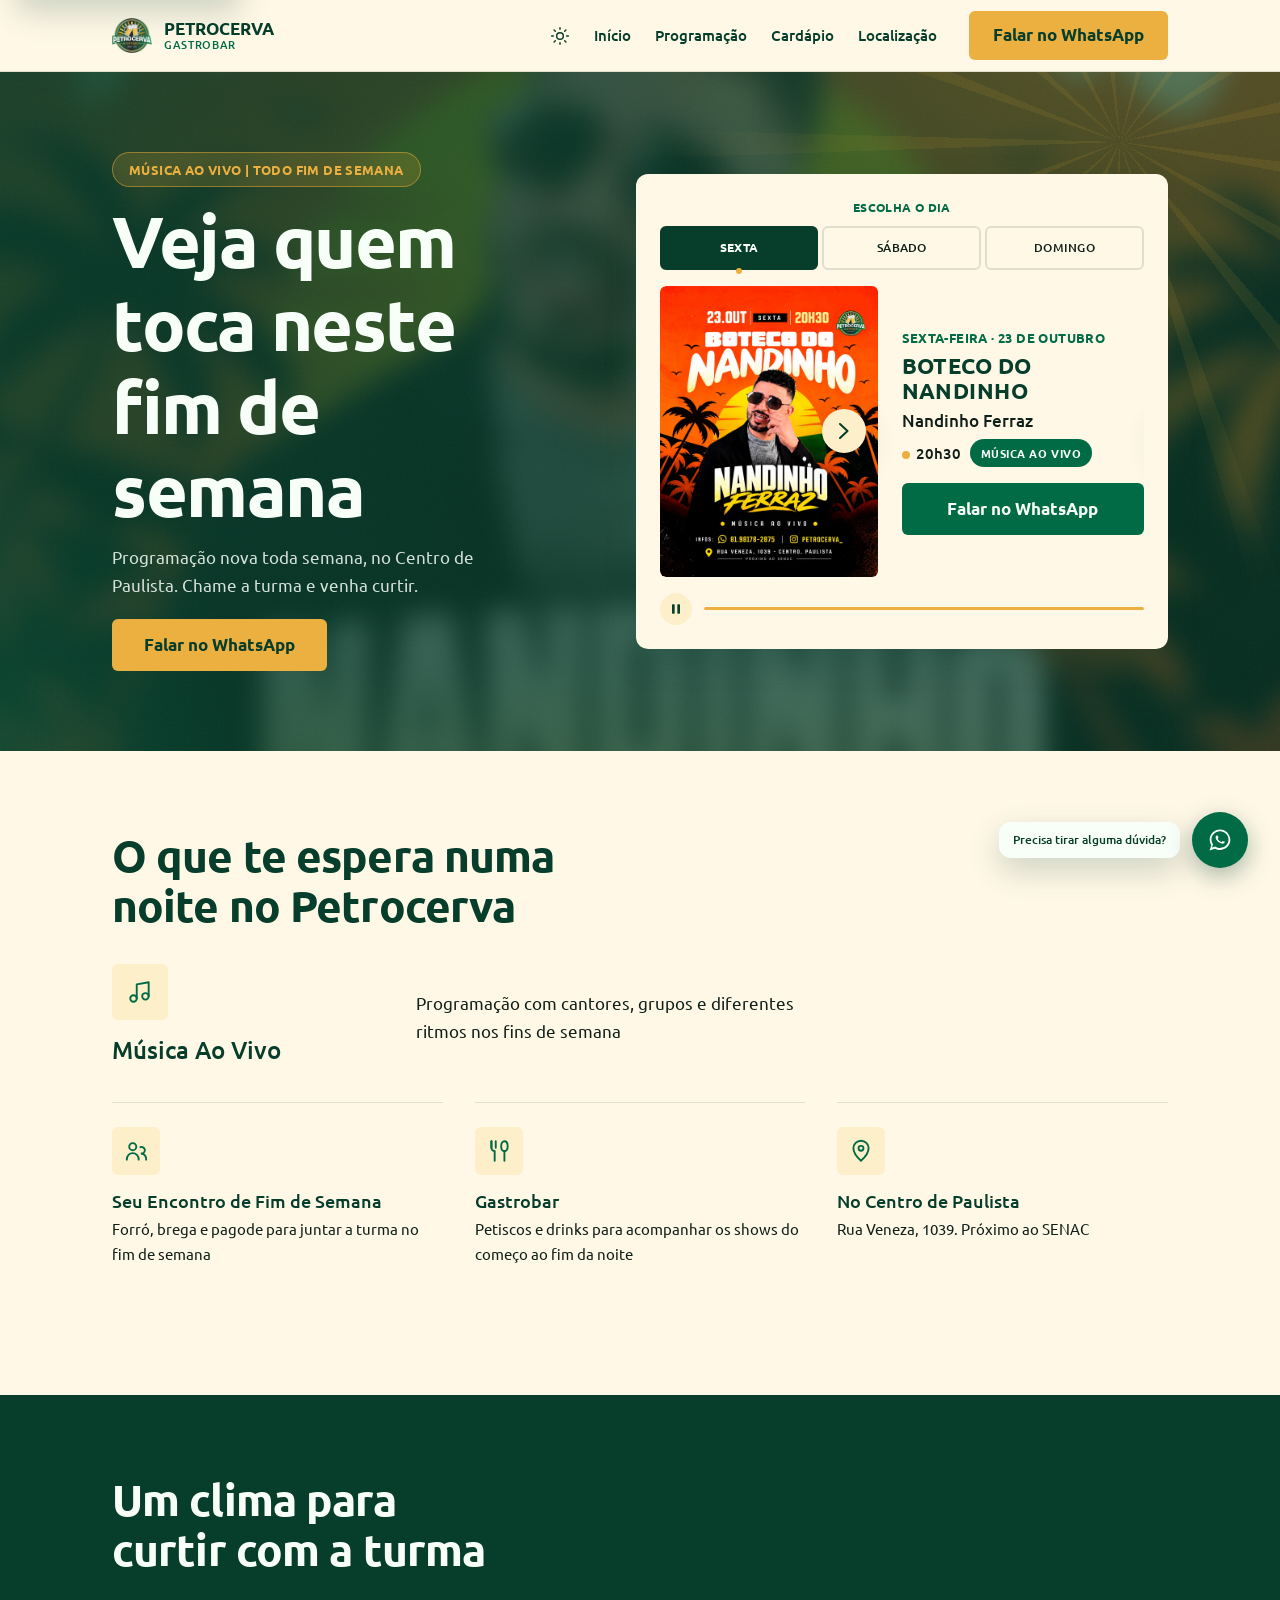
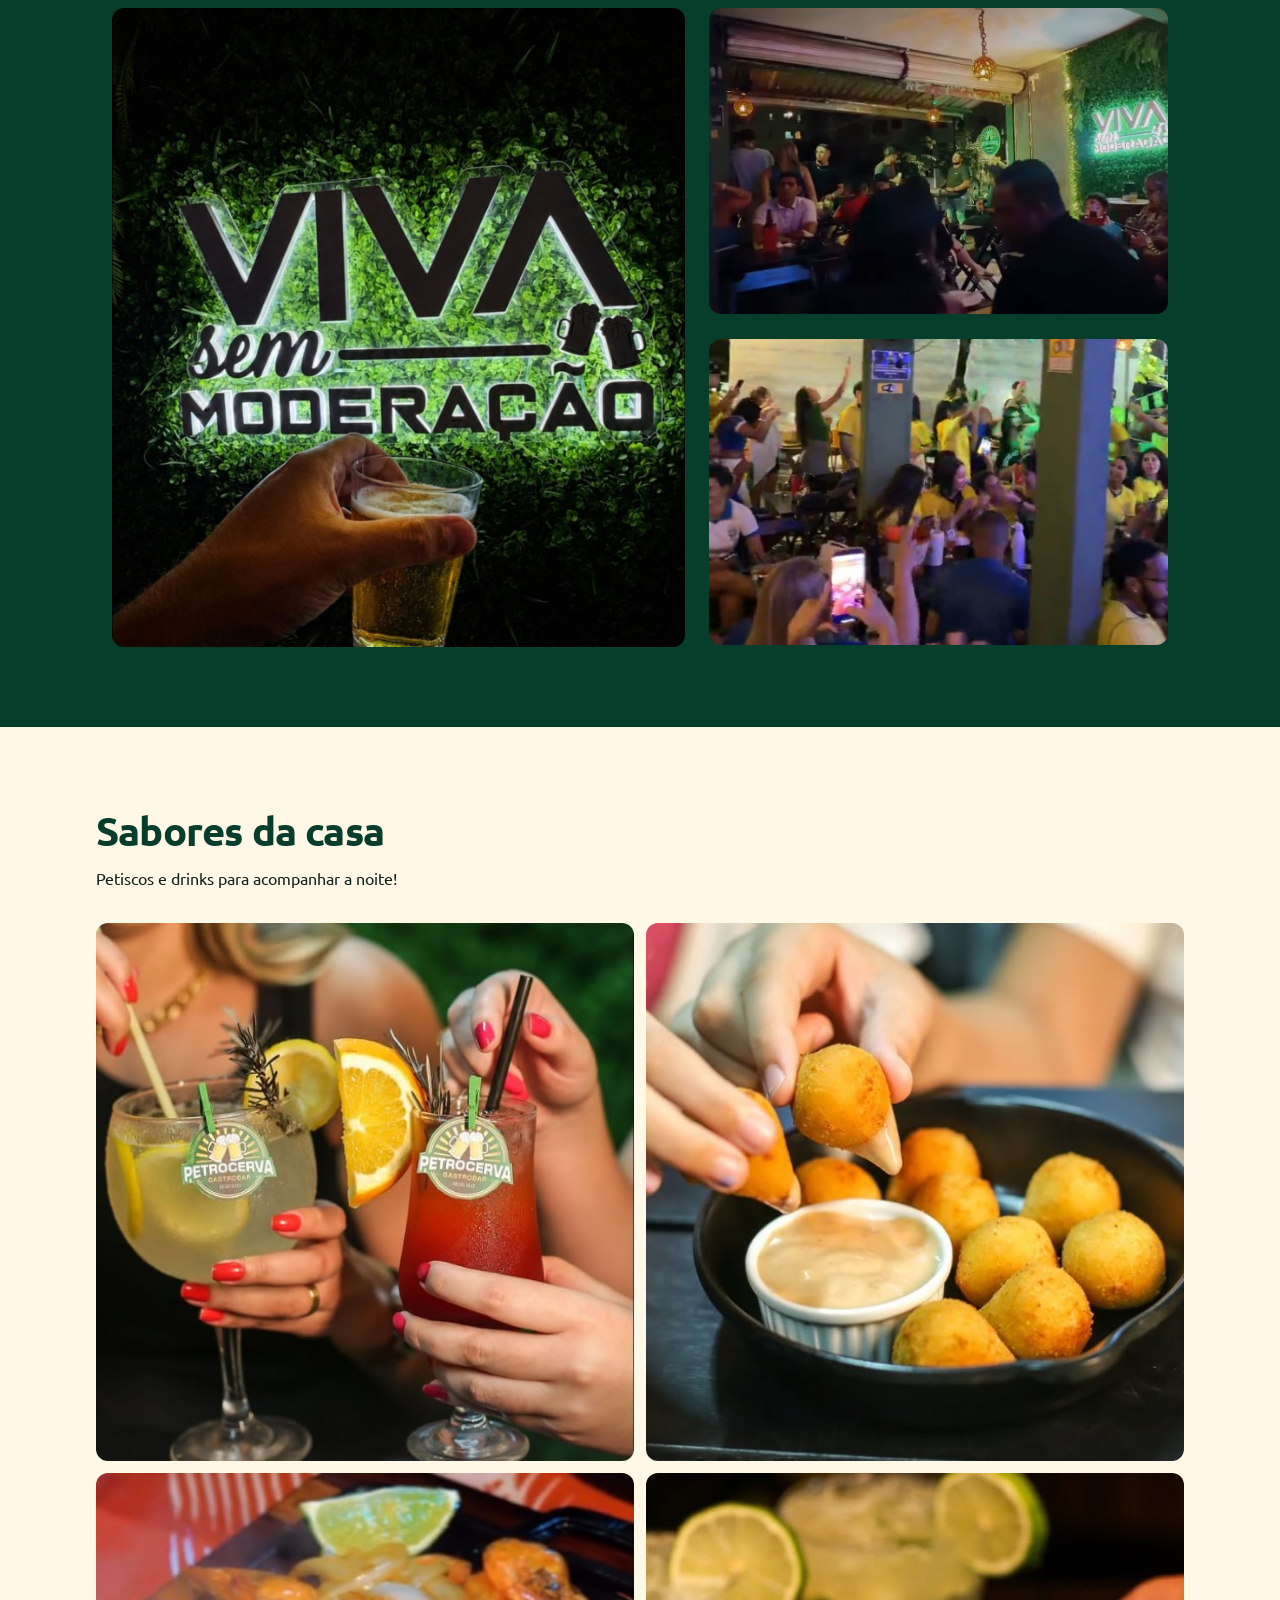
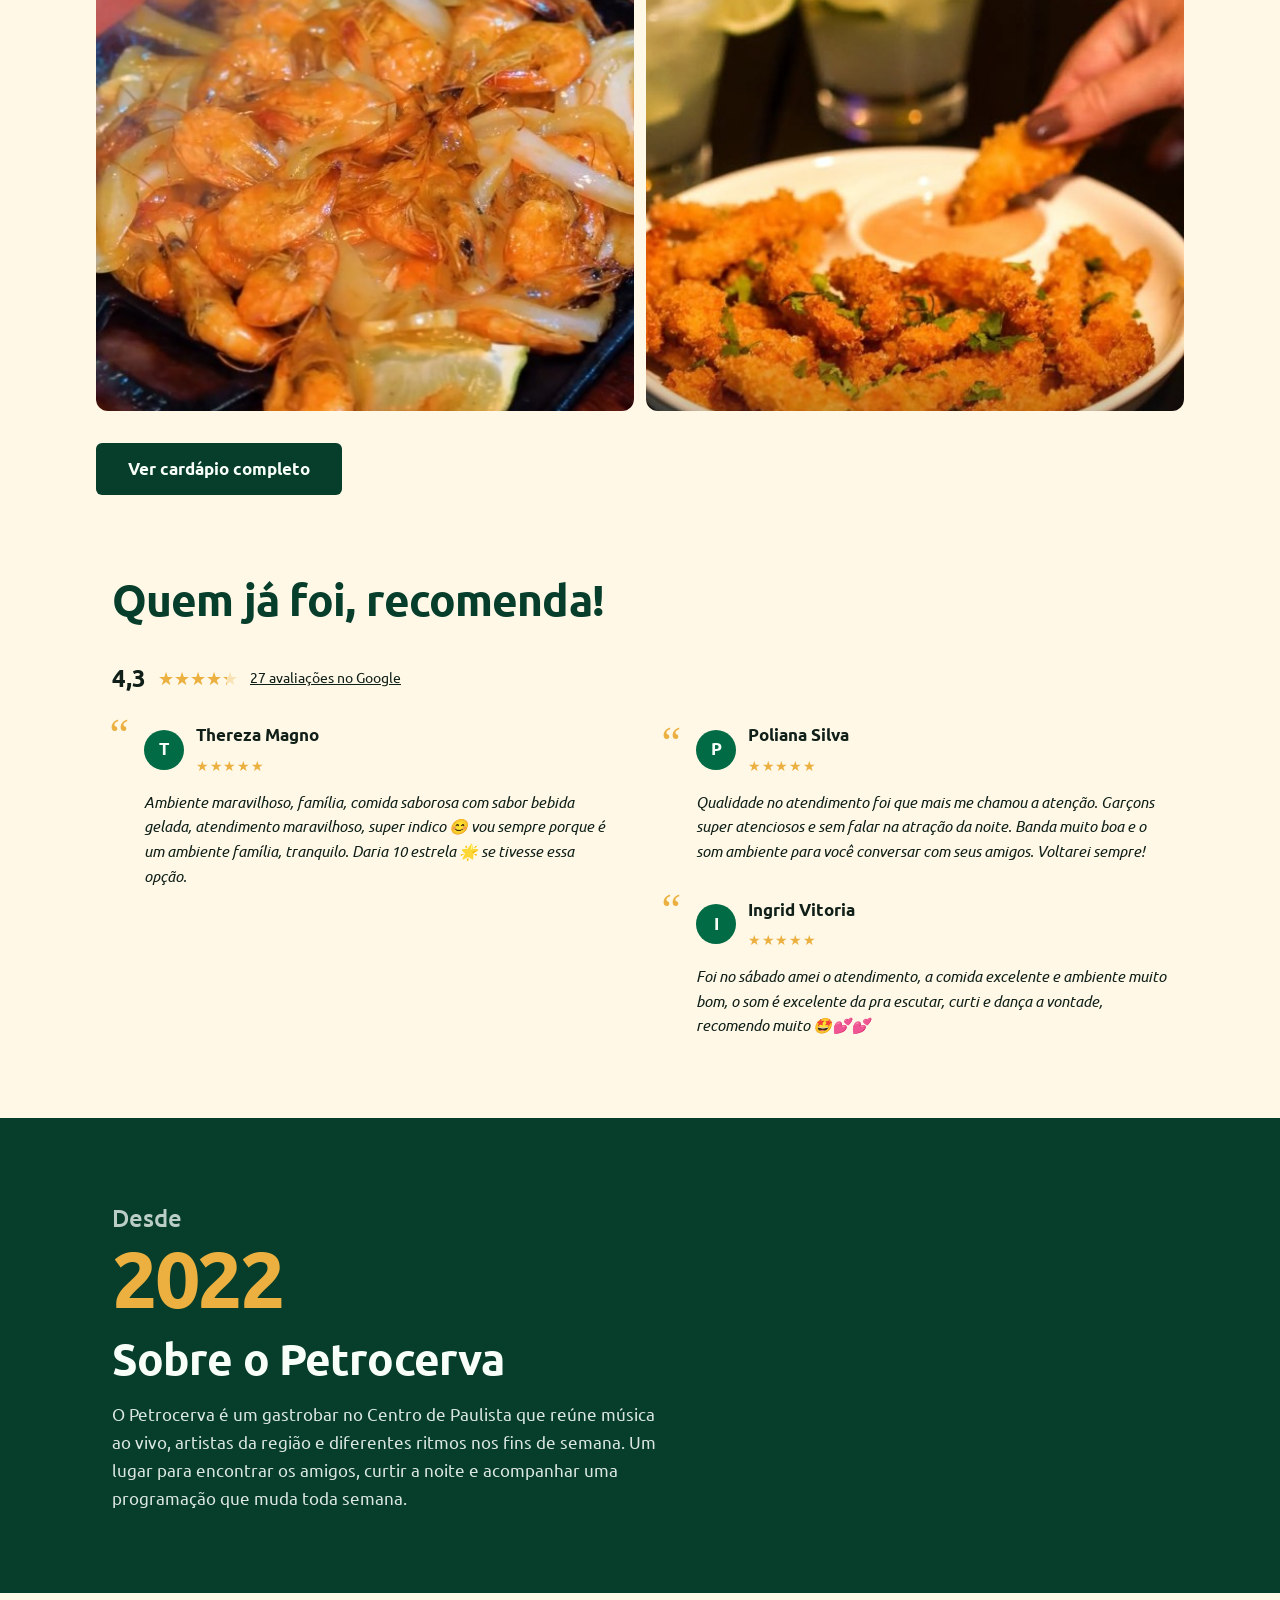
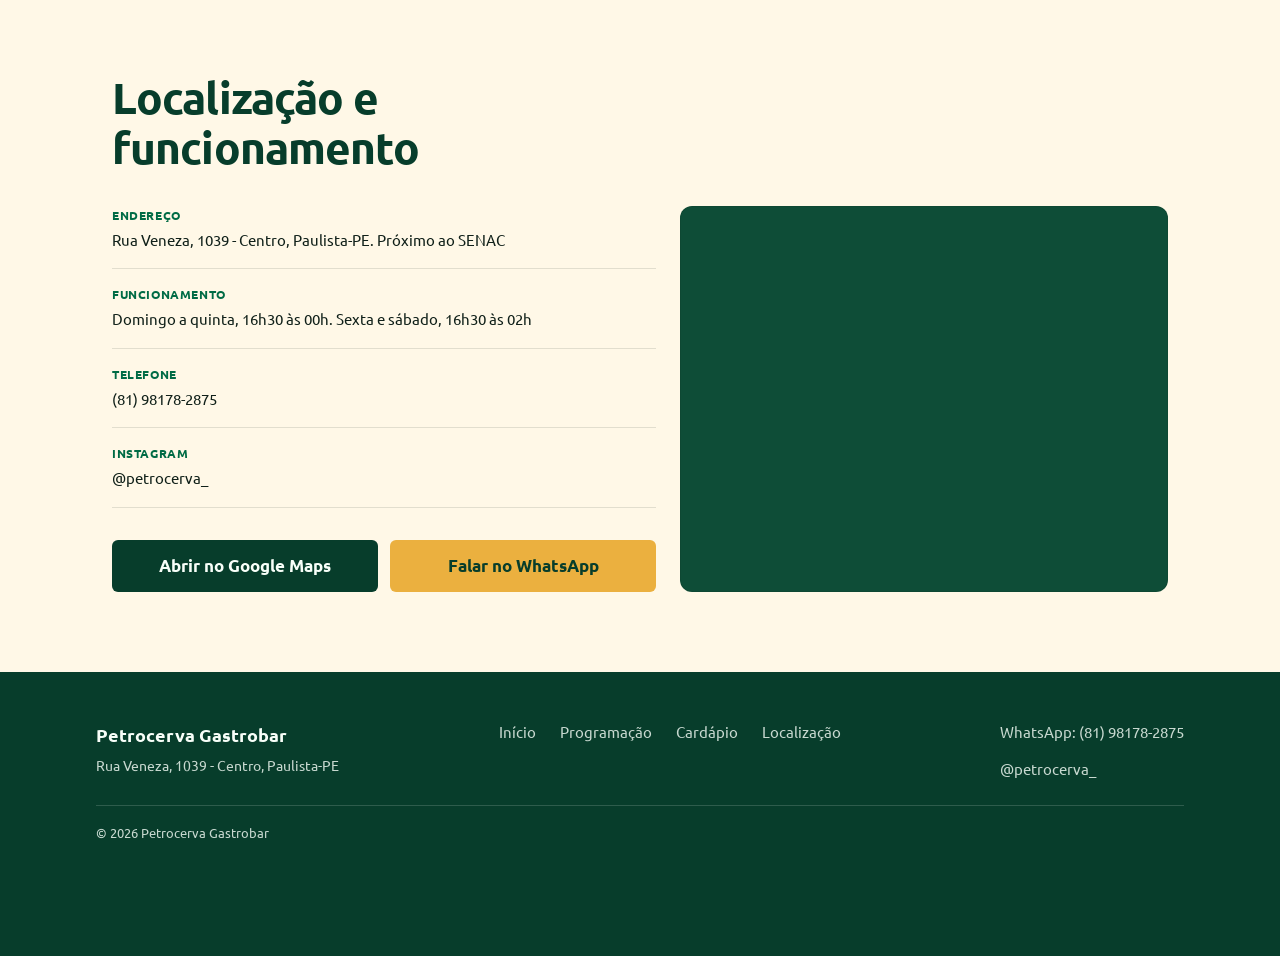
==== commit dccded66: "feat: atualizar programação de 23 a 25 de outubro" ====
--- a/index.html
+++ b/index.html
@@ -151,11 +151,11 @@
            são novos assets). O JS ativa a imagem do dia selecionado no carrossel;
            sem JS, fica a de sexta. Decorativo — a info do evento está no texto ao lado. -->
       <div class="hero__fundo" aria-hidden="true">
-        <img class="hero__fundo-imagem hero__fundo-imagem--ativa" src="src/img/programacao-sex.webp" alt=""
+        <img class="hero__fundo-imagem hero__fundo-imagem--ativa" src="src/img/programacao-sex-2026-10.webp" alt=""
           data-dia="sexta" decoding="async">
-        <img class="hero__fundo-imagem" src="src/img/programacao-sab.webp" alt="" data-dia="sabado" loading="lazy"
+        <img class="hero__fundo-imagem" src="src/img/programacao-sab-2026-10.webp" alt="" data-dia="sabado" loading="lazy"
           decoding="async">
-        <img class="hero__fundo-imagem" src="src/img/programacao-dom.webp" alt="" data-dia="domingo" loading="lazy"
+        <img class="hero__fundo-imagem" src="src/img/programacao-dom-2026-10.webp" alt="" data-dia="domingo" loading="lazy"
           decoding="async">
       </div>
       <div class="motivo-raios" aria-hidden="true"></div>
@@ -195,8 +195,8 @@
                 <li class="carrossel-programacao__slide" data-dia="sexta" aria-hidden="false">
                   <article class="atracao">
                     <div class="atracao__moldura-imagem">
-                      <img class="atracao__imagem" src="src/img/programacao-sex.webp"
-                        alt="Cartaz da Sexta de Vaquejada com Édson Vaqueiro, sexta-feira 16 de outubro às 20h30 no Petrocerva Gastrobar"
+                      <img class="atracao__imagem" src="src/img/programacao-sex-2026-10.webp"
+                        alt="Cartaz do Boteco do Nandinho com Nandinho Ferraz, sexta-feira 23 de outubro às 20h30 no Petrocerva Gastrobar"
                         width="1080" height="1440" fetchpriority="high">
 
                       <button type="button"
@@ -218,15 +218,15 @@
                       </button>
                     </div>
                     <div class="atracao__informacoes">
-                      <p class="atracao__data">Sexta-feira · 16 de outubro</p>
-                      <h3 class="atracao__evento">SEXTA DE VAQUEJADA</h3>
-                      <p class="atracao__artista">Édson Vaqueiro</p>
+                      <p class="atracao__data">Sexta-feira · 23 de outubro</p>
+                      <h3 class="atracao__evento">BOTECO DO NANDINHO</h3>
+                      <p class="atracao__artista">Nandinho Ferraz</p>
                       <div class="atracao__meta">
                         <p class="atracao__horario">20h30</p>
                         <span class="atracao__tema">Música ao vivo</span>
                       </div>
                       <a class="atracao__botao-whatsapp"
-                        href="https://wa.me/5581981782875?text=Ol%C3%A1!%20Quero%20saber%20mais%20sobre%20a%20Sexta%20de%20Vaquejada%20com%20%C3%89dson%20Vaqueiro%20na%20Petrocerva."
+                        href="https://wa.me/5581981782875?text=Ol%C3%A1!%20Quero%20saber%20mais%20sobre%20o%20Boteco%20do%20Nandinho%20com%20Nandinho%20Ferraz%20na%20sexta%2C%2023%2F10%2F2026%2C%20na%20Petrocerva."
                         target="_blank" rel="noopener noreferrer">Falar no WhatsApp</a>
                     </div>
                   </article>
@@ -235,8 +235,8 @@
                 <li class="carrossel-programacao__slide" data-dia="sabado" aria-hidden="true">
                   <article class="atracao">
                     <div class="atracao__moldura-imagem">
-                      <img class="atracao__imagem" src="src/img/programacao-sab.webp"
-                        alt="Cartaz do Brega Bregoso com Belly Luna, sábado 17 de outubro às 20h30 no Petrocerva Gastrobar"
+                      <img class="atracao__imagem" src="src/img/programacao-sab-2026-10.webp"
+                        alt="Cartaz do Forrozão com Paulinha Nunes, sábado 24 de outubro às 20h30 no Petrocerva Gastrobar"
                         width="1080" height="1440" loading="lazy">
 
                       <button type="button"
@@ -258,15 +258,15 @@
                       </button>
                     </div>
                     <div class="atracao__informacoes">
-                      <p class="atracao__data">Sábado · 17 de outubro</p>
-                      <h3 class="atracao__evento">BREGA BREGOSO</h3>
-                      <p class="atracao__artista">Belly Luna</p>
+                      <p class="atracao__data">Sábado · 24 de outubro</p>
+                      <h3 class="atracao__evento">FORROZÃO</h3>
+                      <p class="atracao__artista">Paulinha Nunes</p>
                       <div class="atracao__meta">
                         <p class="atracao__horario">20h30</p>
                         <span class="atracao__tema">Música ao vivo</span>
                       </div>
                       <a class="atracao__botao-whatsapp"
-                        href="https://wa.me/5581981782875?text=Ol%C3%A1!%20Quero%20saber%20mais%20sobre%20o%20Brega%20Bregoso%20com%20Belly%20Luna%20na%20Petrocerva."
+                        href="https://wa.me/5581981782875?text=Ol%C3%A1!%20Quero%20saber%20mais%20sobre%20o%20Forroz%C3%A3o%20com%20Paulinha%20Nunes%20no%20s%C3%A1bado%2C%2024%2F10%2F2026%2C%20na%20Petrocerva."
                         target="_blank" rel="noopener noreferrer">Falar no WhatsApp</a>
                     </div>
                   </article>
@@ -275,8 +275,8 @@
                 <li class="carrossel-programacao__slide" data-dia="domingo" aria-hidden="true">
                   <article class="atracao">
                     <div class="atracao__moldura-imagem">
-                      <img class="atracao__imagem" src="src/img/programacao-dom.webp"
-                        alt="Cartaz do Pagodeou com o grupo Novo Lance, domingo 18 de outubro às 18h30 no Petrocerva Gastrobar"
+                      <img class="atracao__imagem" src="src/img/programacao-dom-2026-10.webp"
+                        alt="Cartaz do Pagodeou com o grupo Samba pra Boteco, domingo 25 de outubro às 18h30 no Petrocerva Gastrobar"
                         width="1080" height="1440" loading="lazy">
 
                       <button type="button"
@@ -298,15 +298,15 @@
                       </button>
                     </div>
                     <div class="atracao__informacoes">
-                      <p class="atracao__data">Domingo · 18 de outubro</p>
+                      <p class="atracao__data">Domingo · 25 de outubro</p>
                       <h3 class="atracao__evento">PAGODEOU</h3>
-                      <p class="atracao__artista">Novo Lance</p>
+                      <p class="atracao__artista">Samba pra Boteco</p>
                       <div class="atracao__meta">
                         <p class="atracao__horario">18h30</p>
                         <span class="atracao__tema">Pagode</span>
                       </div>
                       <a class="atracao__botao-whatsapp"
-                        href="https://wa.me/5581981782875?text=Ol%C3%A1!%20Quero%20saber%20mais%20sobre%20o%20Pagodeou%20com%20Novo%20Lance%20na%20Petrocerva."
+                        href="https://wa.me/5581981782875?text=Ol%C3%A1!%20Quero%20saber%20mais%20sobre%20o%20Pagodeou%20com%20Samba%20pra%20Boteco%20no%20domingo%2C%2025%2F10%2F2026%2C%20na%20Petrocerva."
                         target="_blank" rel="noopener noreferrer">Falar no WhatsApp</a>
                     </div>
                   </article>
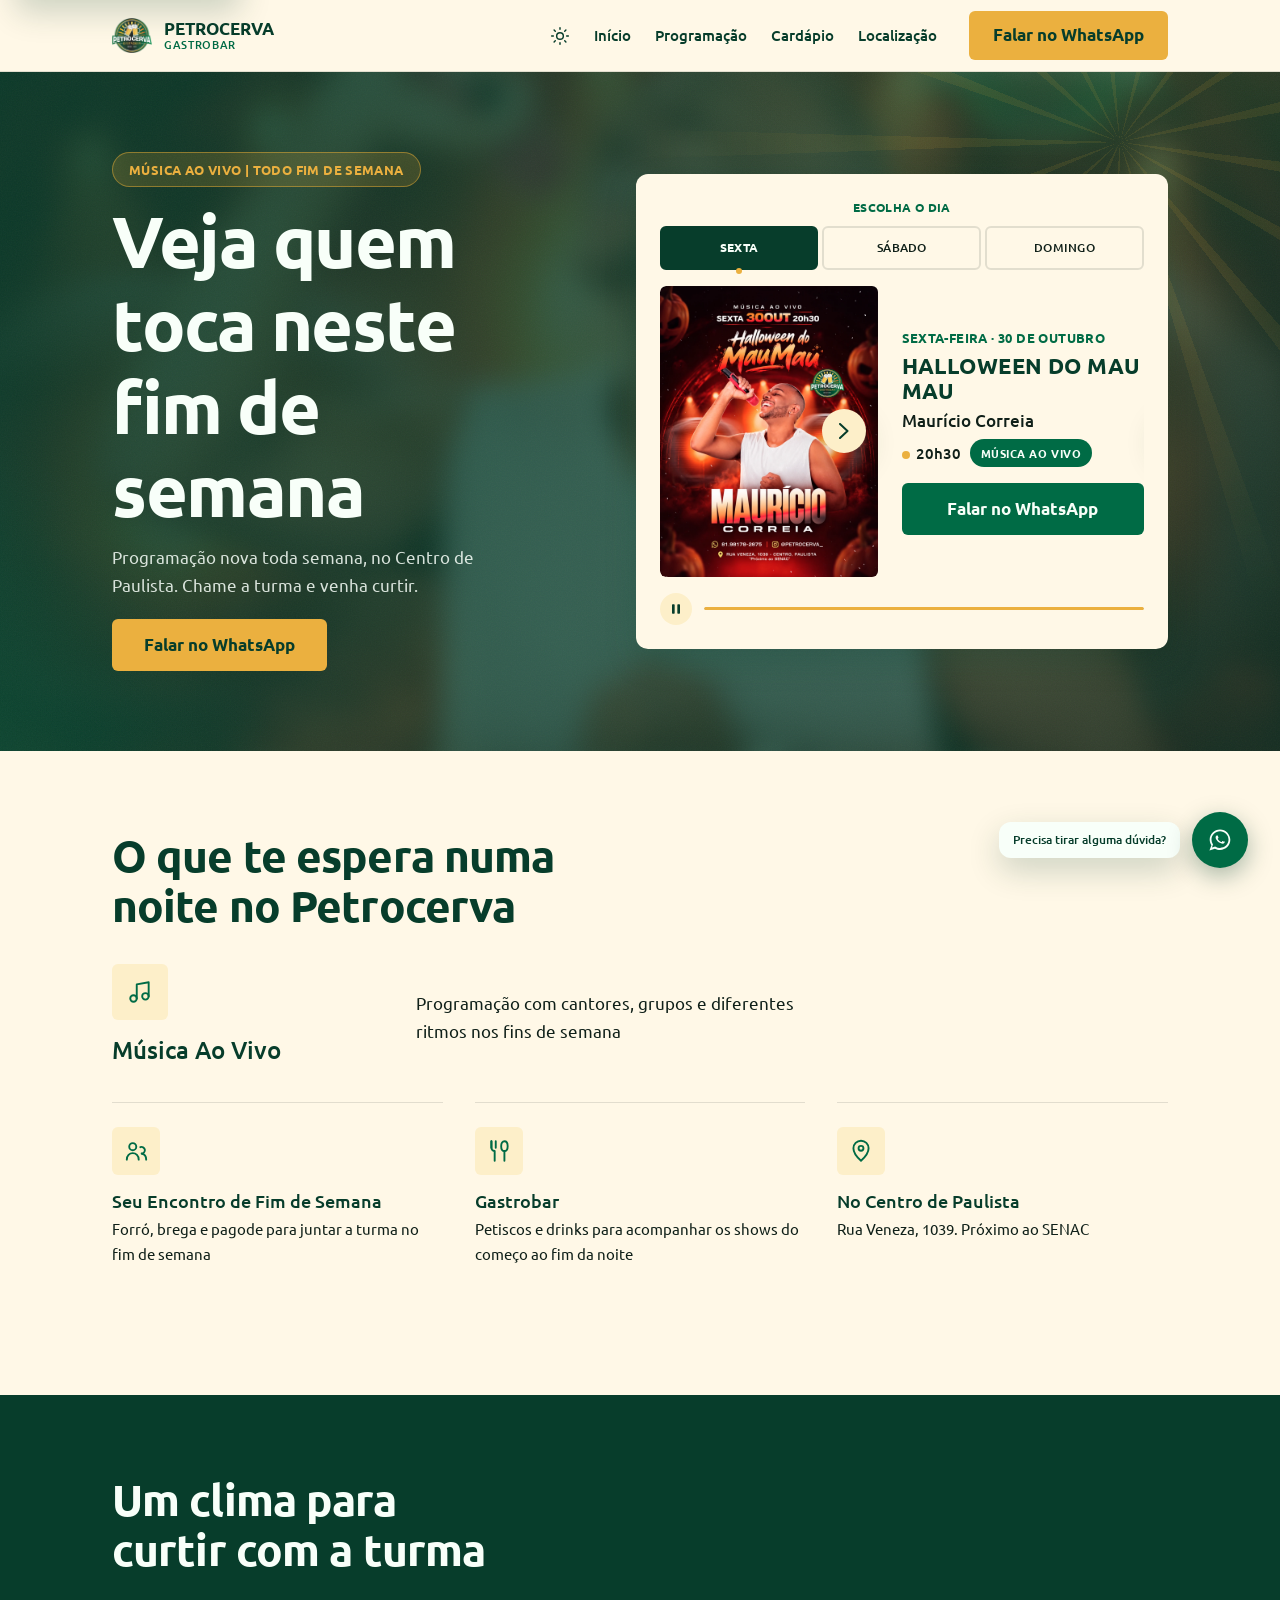
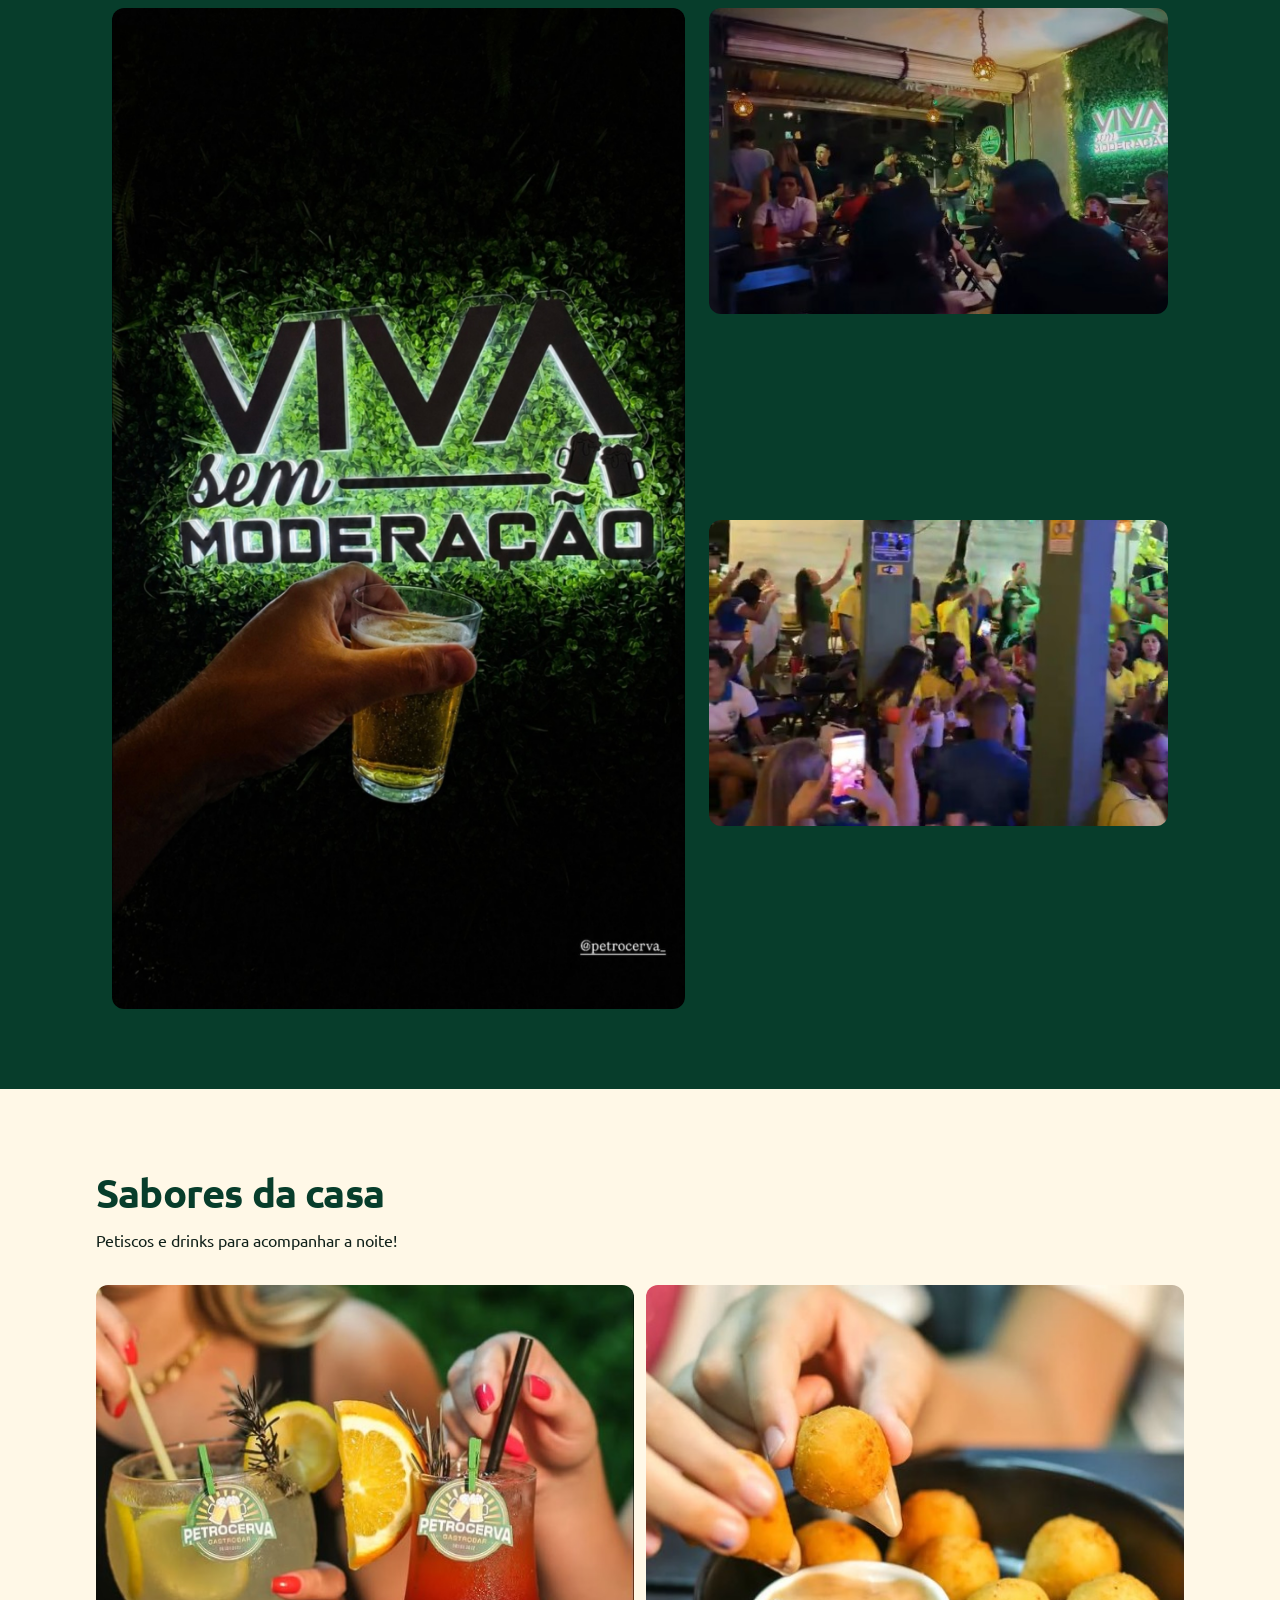
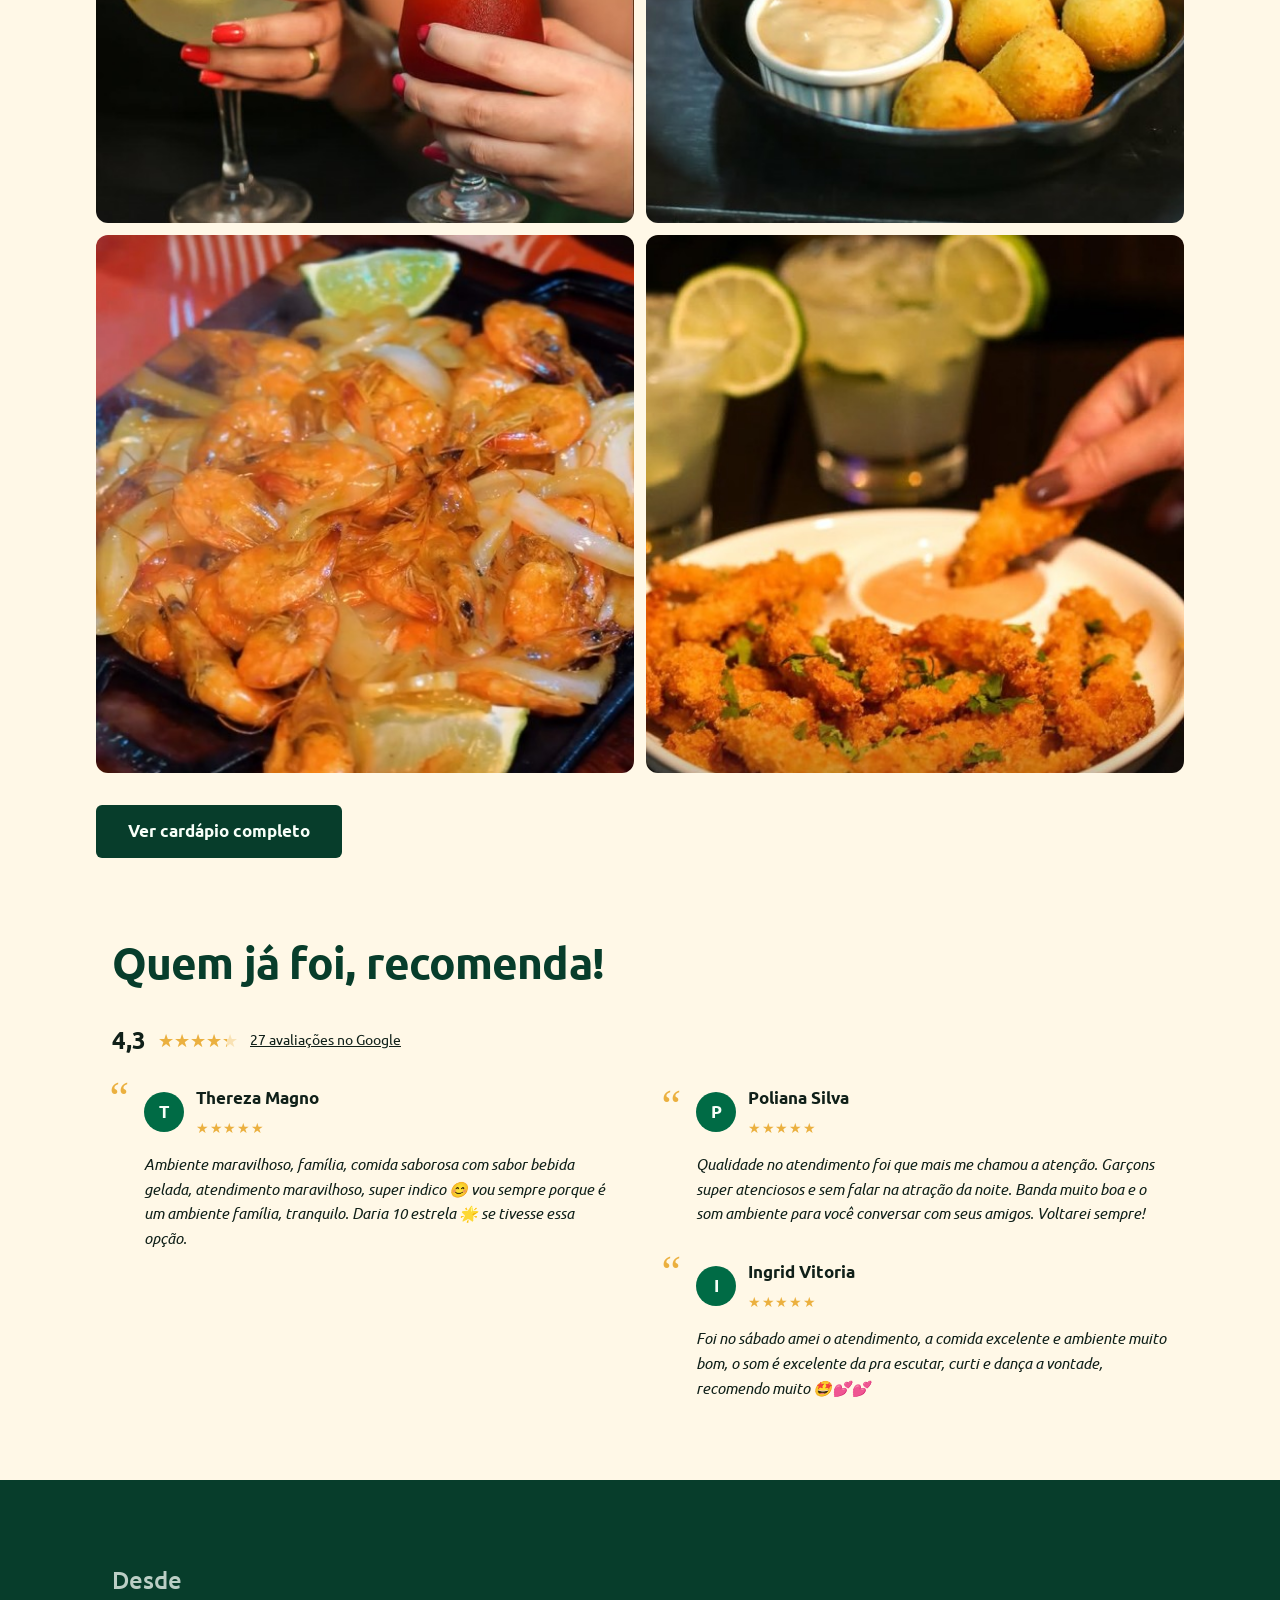
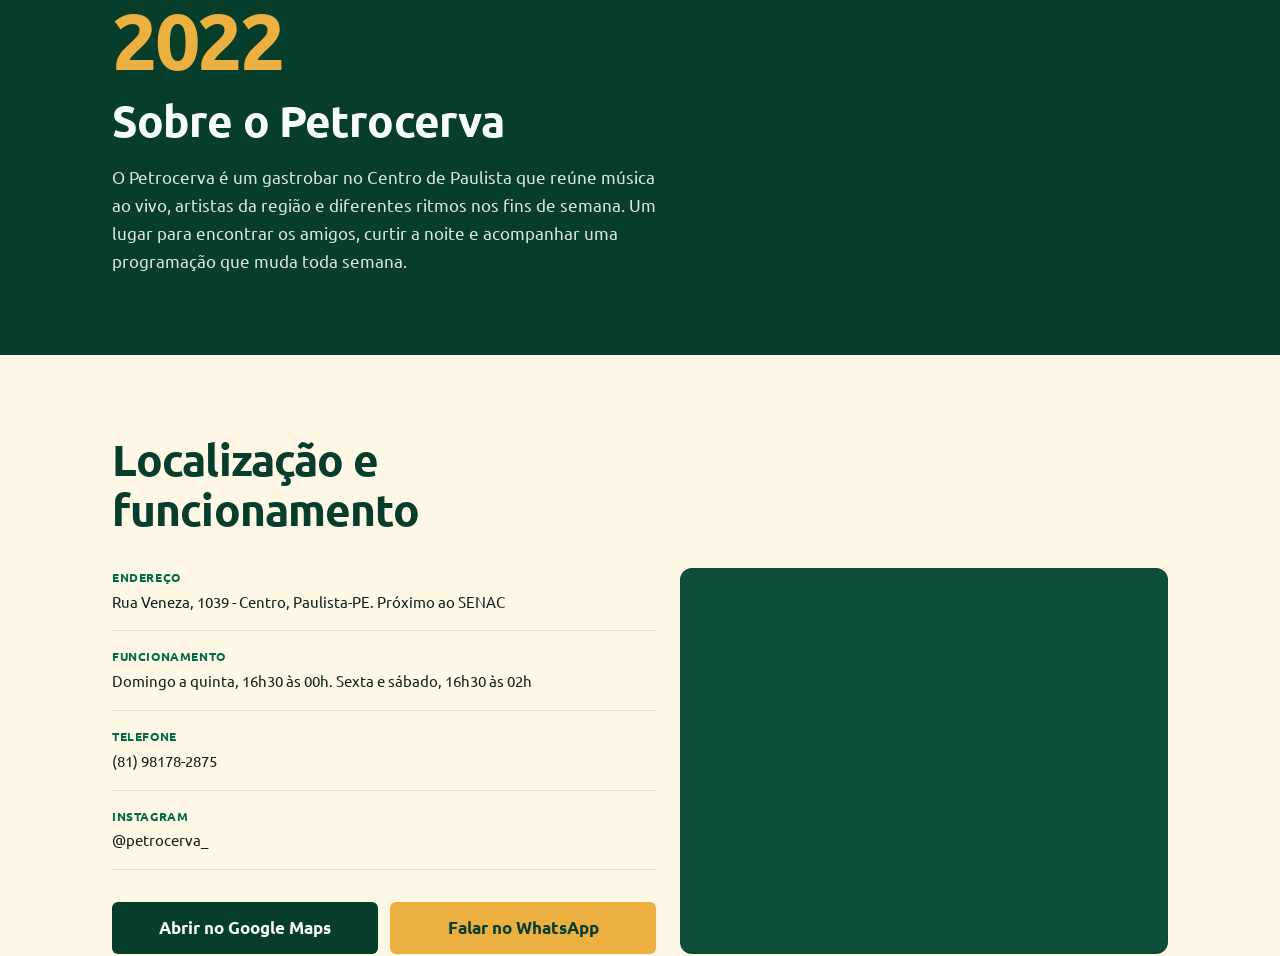
==== commit a9368053: "feat: atualizar programação de 30 de outubro a 1 de novembro" ====
--- a/index.html
+++ b/index.html
@@ -151,11 +151,11 @@
            são novos assets). O JS ativa a imagem do dia selecionado no carrossel;
            sem JS, fica a de sexta. Decorativo — a info do evento está no texto ao lado. -->
       <div class="hero__fundo" aria-hidden="true">
-        <img class="hero__fundo-imagem hero__fundo-imagem--ativa" src="src/img/programacao-sex-2026-10.webp" alt=""
+        <img class="hero__fundo-imagem hero__fundo-imagem--ativa" src="src/img/programacao-sex.webp" alt=""
           data-dia="sexta" decoding="async">
-        <img class="hero__fundo-imagem" src="src/img/programacao-sab-2026-10.webp" alt="" data-dia="sabado" loading="lazy"
+        <img class="hero__fundo-imagem" src="src/img/programacao-sab.webp" alt="" data-dia="sabado" loading="lazy"
           decoding="async">
-        <img class="hero__fundo-imagem" src="src/img/programacao-dom-2026-10.webp" alt="" data-dia="domingo" loading="lazy"
+        <img class="hero__fundo-imagem" src="src/img/programacao-dom.webp" alt="" data-dia="domingo" loading="lazy"
           decoding="async">
       </div>
       <div class="motivo-raios" aria-hidden="true"></div>
@@ -195,8 +195,8 @@
                 <li class="carrossel-programacao__slide" data-dia="sexta" aria-hidden="false">
                   <article class="atracao">
                     <div class="atracao__moldura-imagem">
-                      <img class="atracao__imagem" src="src/img/programacao-sex-2026-10.webp"
-                        alt="Cartaz do Boteco do Nandinho com Nandinho Ferraz, sexta-feira 23 de outubro às 20h30 no Petrocerva Gastrobar"
+                      <img class="atracao__imagem" src="src/img/programacao-sex.webp"
+                        alt="Cartaz do Halloween do Mau Mau com Maurício Correia, sexta-feira 30 de outubro às 20h30 no Petrocerva Gastrobar"
                         width="1080" height="1440" fetchpriority="high">
 
                       <button type="button"
@@ -218,15 +218,15 @@
                       </button>
                     </div>
                     <div class="atracao__informacoes">
-                      <p class="atracao__data">Sexta-feira · 23 de outubro</p>
-                      <h3 class="atracao__evento">BOTECO DO NANDINHO</h3>
-                      <p class="atracao__artista">Nandinho Ferraz</p>
+                      <p class="atracao__data">Sexta-feira · 30 de outubro</p>
+                      <h3 class="atracao__evento">HALLOWEEN DO MAU MAU</h3>
+                      <p class="atracao__artista">Maurício Correia</p>
                       <div class="atracao__meta">
                         <p class="atracao__horario">20h30</p>
                         <span class="atracao__tema">Música ao vivo</span>
                       </div>
                       <a class="atracao__botao-whatsapp"
-                        href="https://wa.me/5581981782875?text=Ol%C3%A1!%20Quero%20saber%20mais%20sobre%20o%20Boteco%20do%20Nandinho%20com%20Nandinho%20Ferraz%20na%20sexta%2C%2023%2F10%2F2026%2C%20na%20Petrocerva."
+                        href="https://wa.me/5581981782875?text=Ol%C3%A1!%20Quero%20saber%20mais%20sobre%20o%20Halloween%20do%20Mau%20Mau%20com%20Maur%C3%ADcio%20Correia%20na%20sexta%2C%2030%2F10%2F2026%2C%20na%20Petrocerva."
                         target="_blank" rel="noopener noreferrer">Falar no WhatsApp</a>
                     </div>
                   </article>
@@ -235,8 +235,8 @@
                 <li class="carrossel-programacao__slide" data-dia="sabado" aria-hidden="true">
                   <article class="atracao">
                     <div class="atracao__moldura-imagem">
-                      <img class="atracao__imagem" src="src/img/programacao-sab-2026-10.webp"
-                        alt="Cartaz do Forrozão com Paulinha Nunes, sábado 24 de outubro às 20h30 no Petrocerva Gastrobar"
+                      <img class="atracao__imagem" src="src/img/programacao-sab.webp"
+                        alt="Cartaz do Vibezinha com Léo Vibe, sábado 31 de outubro às 20h30 no Petrocerva Gastrobar"
                         width="1080" height="1440" loading="lazy">
 
                       <button type="button"
@@ -258,15 +258,15 @@
                       </button>
                     </div>
                     <div class="atracao__informacoes">
-                      <p class="atracao__data">Sábado · 24 de outubro</p>
-                      <h3 class="atracao__evento">FORROZÃO</h3>
-                      <p class="atracao__artista">Paulinha Nunes</p>
+                      <p class="atracao__data">Sábado · 31 de outubro</p>
+                      <h3 class="atracao__evento">VIBEZINHA</h3>
+                      <p class="atracao__artista">Léo Vibe</p>
                       <div class="atracao__meta">
                         <p class="atracao__horario">20h30</p>
                         <span class="atracao__tema">Música ao vivo</span>
                       </div>
                       <a class="atracao__botao-whatsapp"
-                        href="https://wa.me/5581981782875?text=Ol%C3%A1!%20Quero%20saber%20mais%20sobre%20o%20Forroz%C3%A3o%20com%20Paulinha%20Nunes%20no%20s%C3%A1bado%2C%2024%2F10%2F2026%2C%20na%20Petrocerva."
+                        href="https://wa.me/5581981782875?text=Ol%C3%A1!%20Quero%20saber%20mais%20sobre%20o%20Vibezinha%20com%20L%C3%A9o%20Vibe%20no%20s%C3%A1bado%2C%2031%2F10%2F2026%2C%20na%20Petrocerva."
                         target="_blank" rel="noopener noreferrer">Falar no WhatsApp</a>
                     </div>
                   </article>
@@ -275,8 +275,8 @@
                 <li class="carrossel-programacao__slide" data-dia="domingo" aria-hidden="true">
                   <article class="atracao">
                     <div class="atracao__moldura-imagem">
-                      <img class="atracao__imagem" src="src/img/programacao-dom-2026-10.webp"
-                        alt="Cartaz do Pagodeou com o grupo Samba pra Boteco, domingo 25 de outubro às 18h30 no Petrocerva Gastrobar"
+                      <img class="atracao__imagem" src="src/img/programacao-dom.webp"
+                        alt="Cartaz do Pagodeou com o grupo Samba Pra Gente, domingo 1 de novembro às 18h30 no Petrocerva Gastrobar"
                         width="1080" height="1440" loading="lazy">
 
                       <button type="button"
@@ -298,15 +298,15 @@
                       </button>
                     </div>
                     <div class="atracao__informacoes">
-                      <p class="atracao__data">Domingo · 25 de outubro</p>
+                      <p class="atracao__data">Domingo · 1 de novembro</p>
                       <h3 class="atracao__evento">PAGODEOU</h3>
-                      <p class="atracao__artista">Samba pra Boteco</p>
+                      <p class="atracao__artista">Samba Pra Gente</p>
                       <div class="atracao__meta">
                         <p class="atracao__horario">18h30</p>
                         <span class="atracao__tema">Pagode</span>
                       </div>
                       <a class="atracao__botao-whatsapp"
-                        href="https://wa.me/5581981782875?text=Ol%C3%A1!%20Quero%20saber%20mais%20sobre%20o%20Pagodeou%20com%20Samba%20pra%20Boteco%20no%20domingo%2C%2025%2F10%2F2026%2C%20na%20Petrocerva."
+                        href="https://wa.me/5581981782875?text=Ol%C3%A1!%20Quero%20saber%20mais%20sobre%20o%20Pagodeou%20com%20Samba%20Pra%20Gente%20no%20domingo%2C%2001%2F11%2F2026%2C%20na%20Petrocerva."
                         target="_blank" rel="noopener noreferrer">Falar no WhatsApp</a>
                     </div>
                   </article>
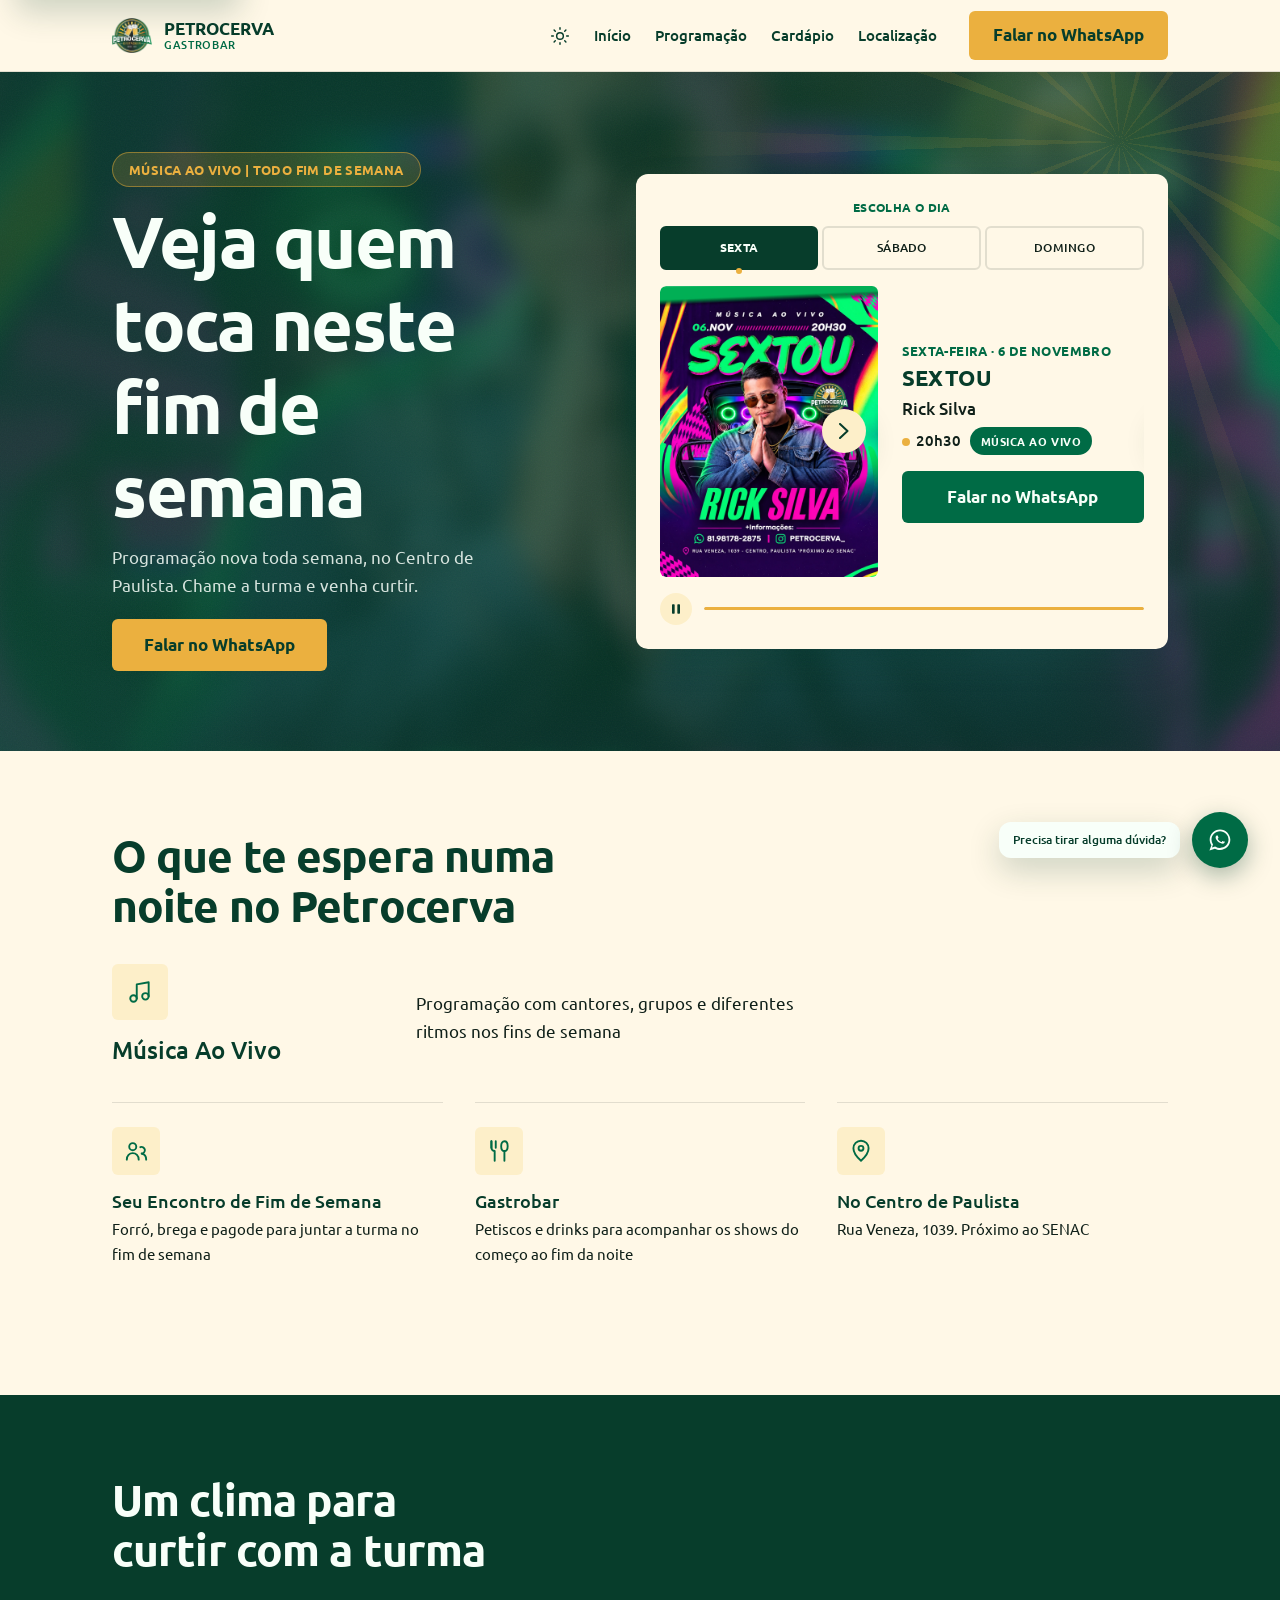
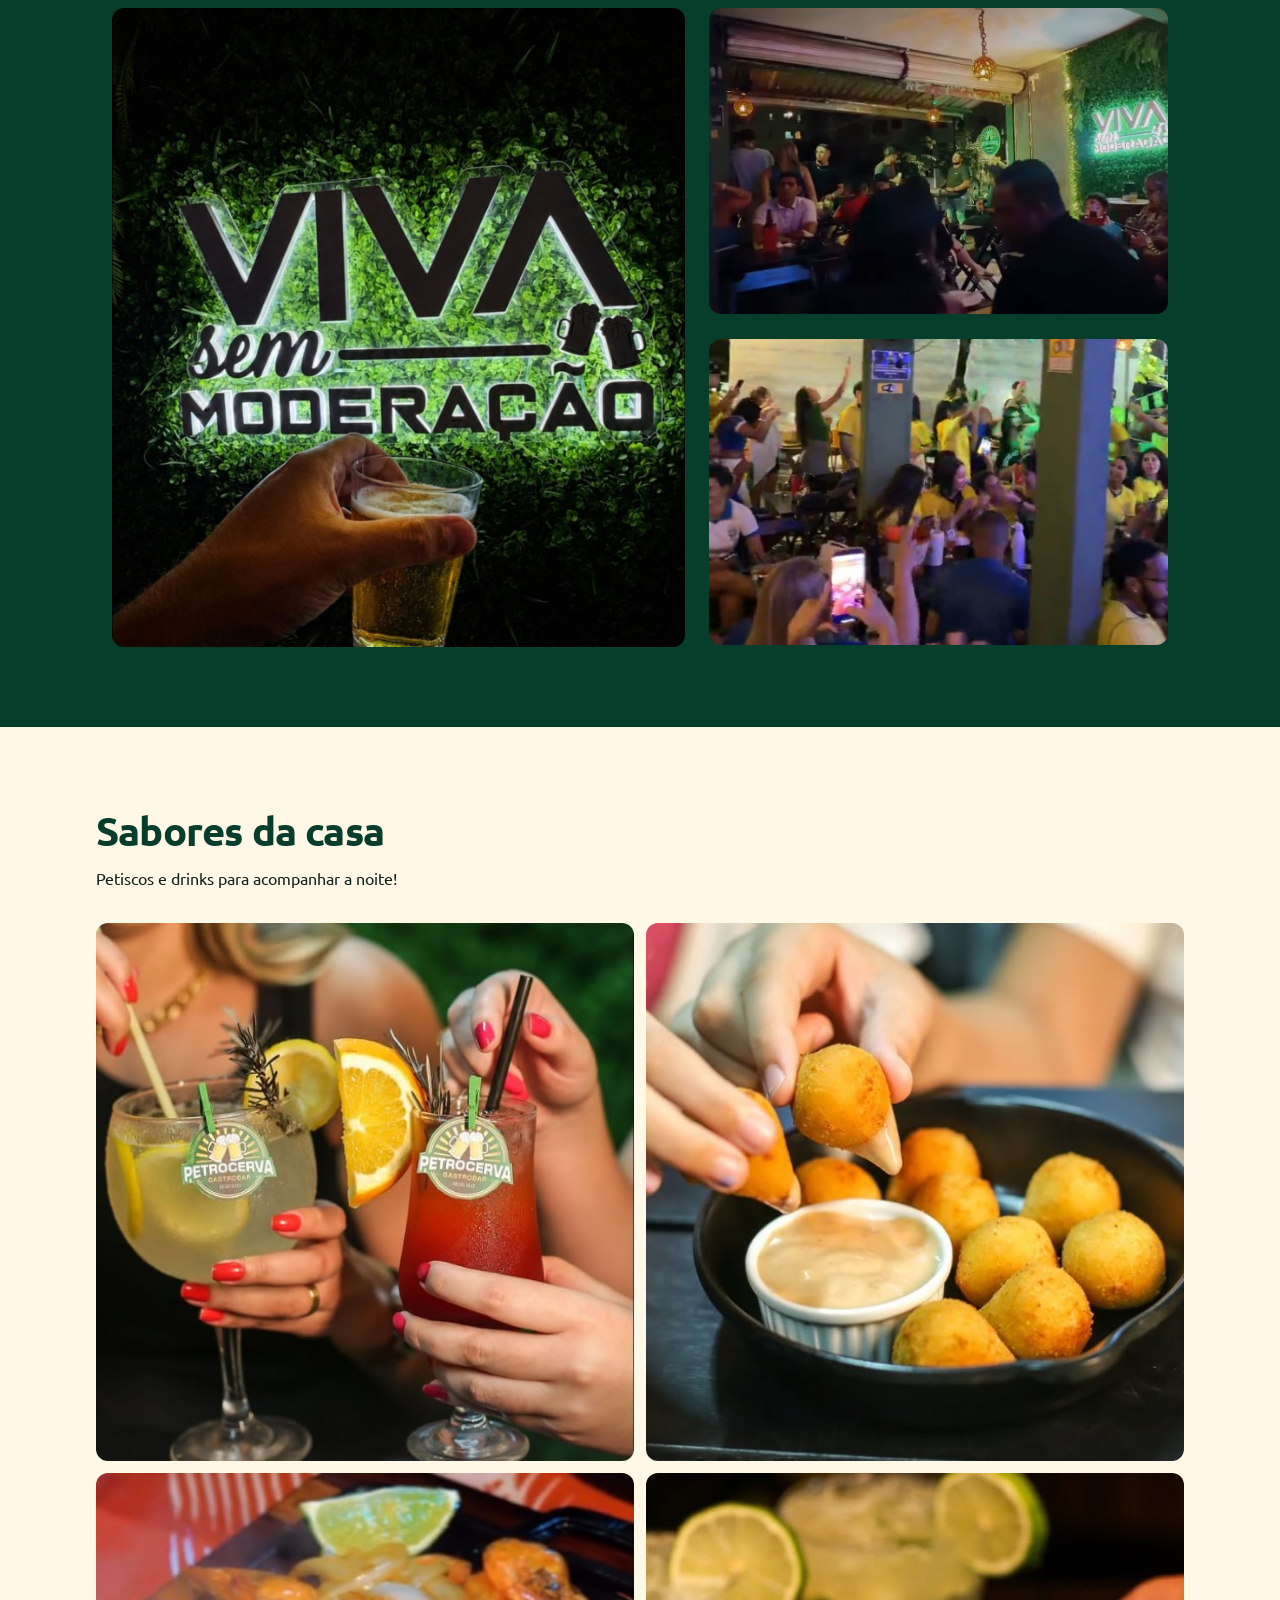
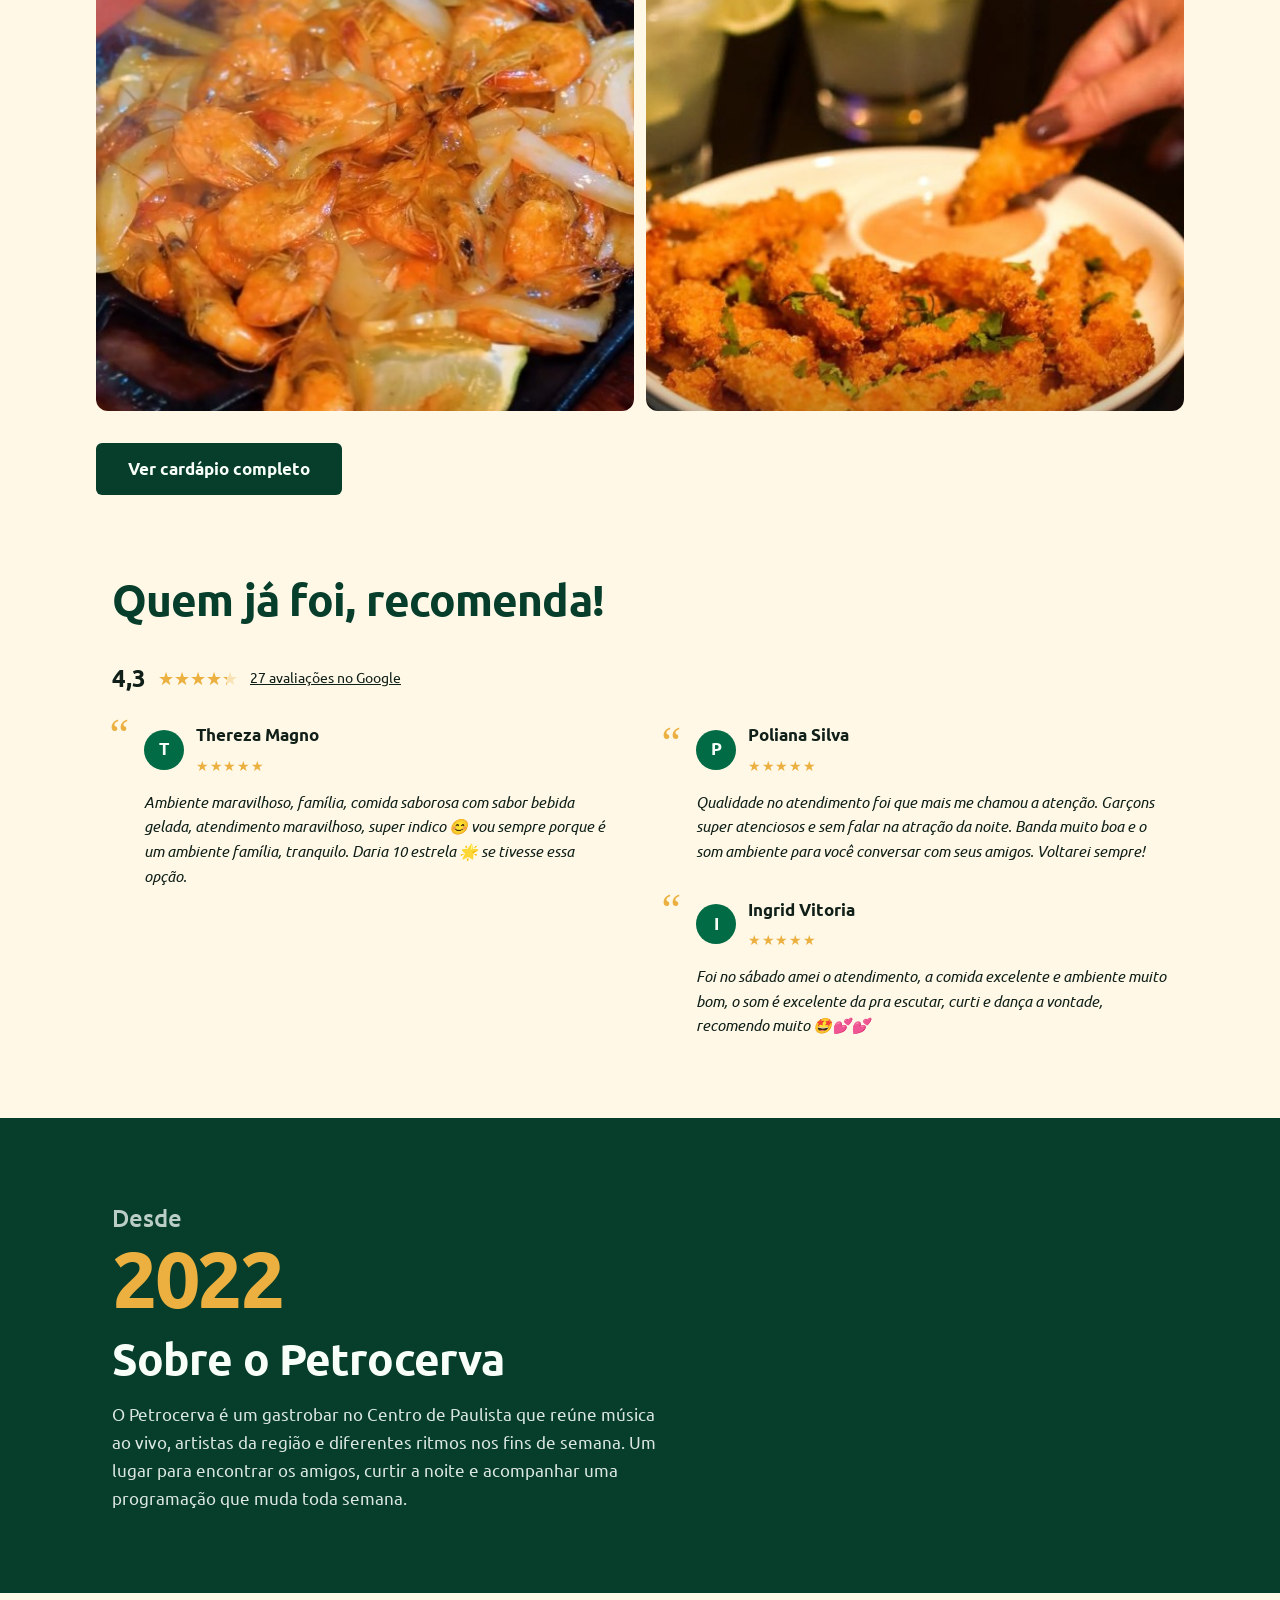
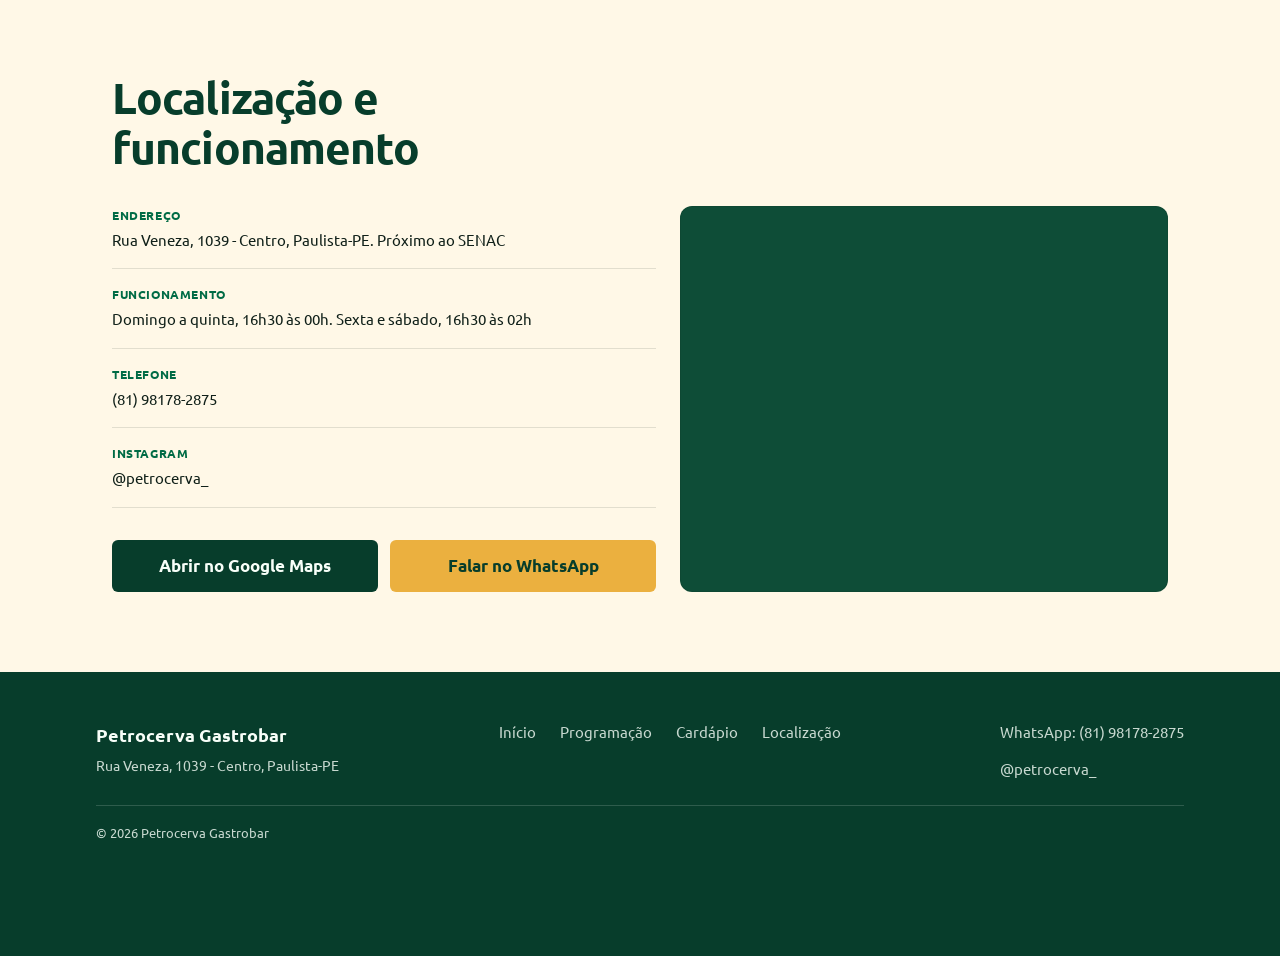
==== commit 389128d1: "feat: atualizar programação de 6 a 8 de novembro" ====
--- a/index.html
+++ b/index.html
@@ -196,7 +196,7 @@
                   <article class="atracao">
                     <div class="atracao__moldura-imagem">
                       <img class="atracao__imagem" src="src/img/programacao-sex.webp"
-                        alt="Cartaz do Halloween do Mau Mau com Maurício Correia, sexta-feira 30 de outubro às 20h30 no Petrocerva Gastrobar"
+                        alt="Cartaz do Sextou com Rick Silva, sexta-feira 6 de novembro às 20h30 no Petrocerva Gastrobar"
                         width="1080" height="1440" fetchpriority="high">
 
                       <button type="button"
@@ -218,15 +218,15 @@
                       </button>
                     </div>
                     <div class="atracao__informacoes">
-                      <p class="atracao__data">Sexta-feira · 30 de outubro</p>
-                      <h3 class="atracao__evento">HALLOWEEN DO MAU MAU</h3>
-                      <p class="atracao__artista">Maurício Correia</p>
+                      <p class="atracao__data">Sexta-feira · 6 de novembro</p>
+                      <h3 class="atracao__evento">SEXTOU</h3>
+                      <p class="atracao__artista">Rick Silva</p>
                       <div class="atracao__meta">
                         <p class="atracao__horario">20h30</p>
                         <span class="atracao__tema">Música ao vivo</span>
                       </div>
                       <a class="atracao__botao-whatsapp"
-                        href="https://wa.me/5581981782875?text=Ol%C3%A1!%20Quero%20saber%20mais%20sobre%20o%20Halloween%20do%20Mau%20Mau%20com%20Maur%C3%ADcio%20Correia%20na%20sexta%2C%2030%2F10%2F2026%2C%20na%20Petrocerva."
+                        href="https://wa.me/5581981782875?text=Ol%C3%A1!%20Quero%20saber%20mais%20sobre%20o%20Sextou%20com%20Rick%20Silva%20na%20sexta%2C%2006%2F11%2F2026%2C%20na%20Petrocerva."
                         target="_blank" rel="noopener noreferrer">Falar no WhatsApp</a>
                     </div>
                   </article>
@@ -236,8 +236,8 @@
                   <article class="atracao">
                     <div class="atracao__moldura-imagem">
                       <img class="atracao__imagem" src="src/img/programacao-sab.webp"
-                        alt="Cartaz do Vibezinha com Léo Vibe, sábado 31 de outubro às 20h30 no Petrocerva Gastrobar"
-                        width="1080" height="1440" loading="lazy">
+                        alt="Cartaz do Sábadou com Vanelly Alves, sábado 7 de novembro às 20h30 no Petrocerva Gastrobar"
+                        width="1086" height="1448" loading="lazy">
 
                       <button type="button"
                         class="carrossel-programacao__botao-seta carrossel-programacao__botao-seta--anterior js-seta-anterior"
@@ -258,15 +258,15 @@
                       </button>
                     </div>
                     <div class="atracao__informacoes">
-                      <p class="atracao__data">Sábado · 31 de outubro</p>
-                      <h3 class="atracao__evento">VIBEZINHA</h3>
-                      <p class="atracao__artista">Léo Vibe</p>
+                      <p class="atracao__data">Sábado · 7 de novembro</p>
+                      <h3 class="atracao__evento">SÁBADOU</h3>
+                      <p class="atracao__artista">Vanelly Alves</p>
                       <div class="atracao__meta">
                         <p class="atracao__horario">20h30</p>
                         <span class="atracao__tema">Música ao vivo</span>
                       </div>
                       <a class="atracao__botao-whatsapp"
-                        href="https://wa.me/5581981782875?text=Ol%C3%A1!%20Quero%20saber%20mais%20sobre%20o%20Vibezinha%20com%20L%C3%A9o%20Vibe%20no%20s%C3%A1bado%2C%2031%2F10%2F2026%2C%20na%20Petrocerva."
+                        href="https://wa.me/5581981782875?text=Ol%C3%A1!%20Quero%20saber%20mais%20sobre%20o%20S%C3%A1badou%20com%20Vanelly%20Alves%20no%20s%C3%A1bado%2C%2007%2F11%2F2026%2C%20na%20Petrocerva."
                         target="_blank" rel="noopener noreferrer">Falar no WhatsApp</a>
                     </div>
                   </article>
@@ -276,7 +276,7 @@
                   <article class="atracao">
                     <div class="atracao__moldura-imagem">
                       <img class="atracao__imagem" src="src/img/programacao-dom.webp"
-                        alt="Cartaz do Pagodeou com o grupo Samba Pra Gente, domingo 1 de novembro às 18h30 no Petrocerva Gastrobar"
+                        alt="Cartaz do Pagodeou com o grupo Repaginado, domingo 8 de novembro às 18h30 no Petrocerva Gastrobar"
                         width="1080" height="1440" loading="lazy">
 
                       <button type="button"
@@ -298,15 +298,15 @@
                       </button>
                     </div>
                     <div class="atracao__informacoes">
-                      <p class="atracao__data">Domingo · 1 de novembro</p>
+                      <p class="atracao__data">Domingo · 8 de novembro</p>
                       <h3 class="atracao__evento">PAGODEOU</h3>
-                      <p class="atracao__artista">Samba Pra Gente</p>
+                      <p class="atracao__artista">Repaginado</p>
                       <div class="atracao__meta">
                         <p class="atracao__horario">18h30</p>
                         <span class="atracao__tema">Pagode</span>
                       </div>
                       <a class="atracao__botao-whatsapp"
-                        href="https://wa.me/5581981782875?text=Ol%C3%A1!%20Quero%20saber%20mais%20sobre%20o%20Pagodeou%20com%20Samba%20Pra%20Gente%20no%20domingo%2C%2001%2F11%2F2026%2C%20na%20Petrocerva."
+                        href="https://wa.me/5581981782875?text=Ol%C3%A1!%20Quero%20saber%20mais%20sobre%20o%20Pagodeou%20com%20Repaginado%20no%20domingo%2C%2008%2F11%2F2026%2C%20na%20Petrocerva."
                         target="_blank" rel="noopener noreferrer">Falar no WhatsApp</a>
                     </div>
                   </article>
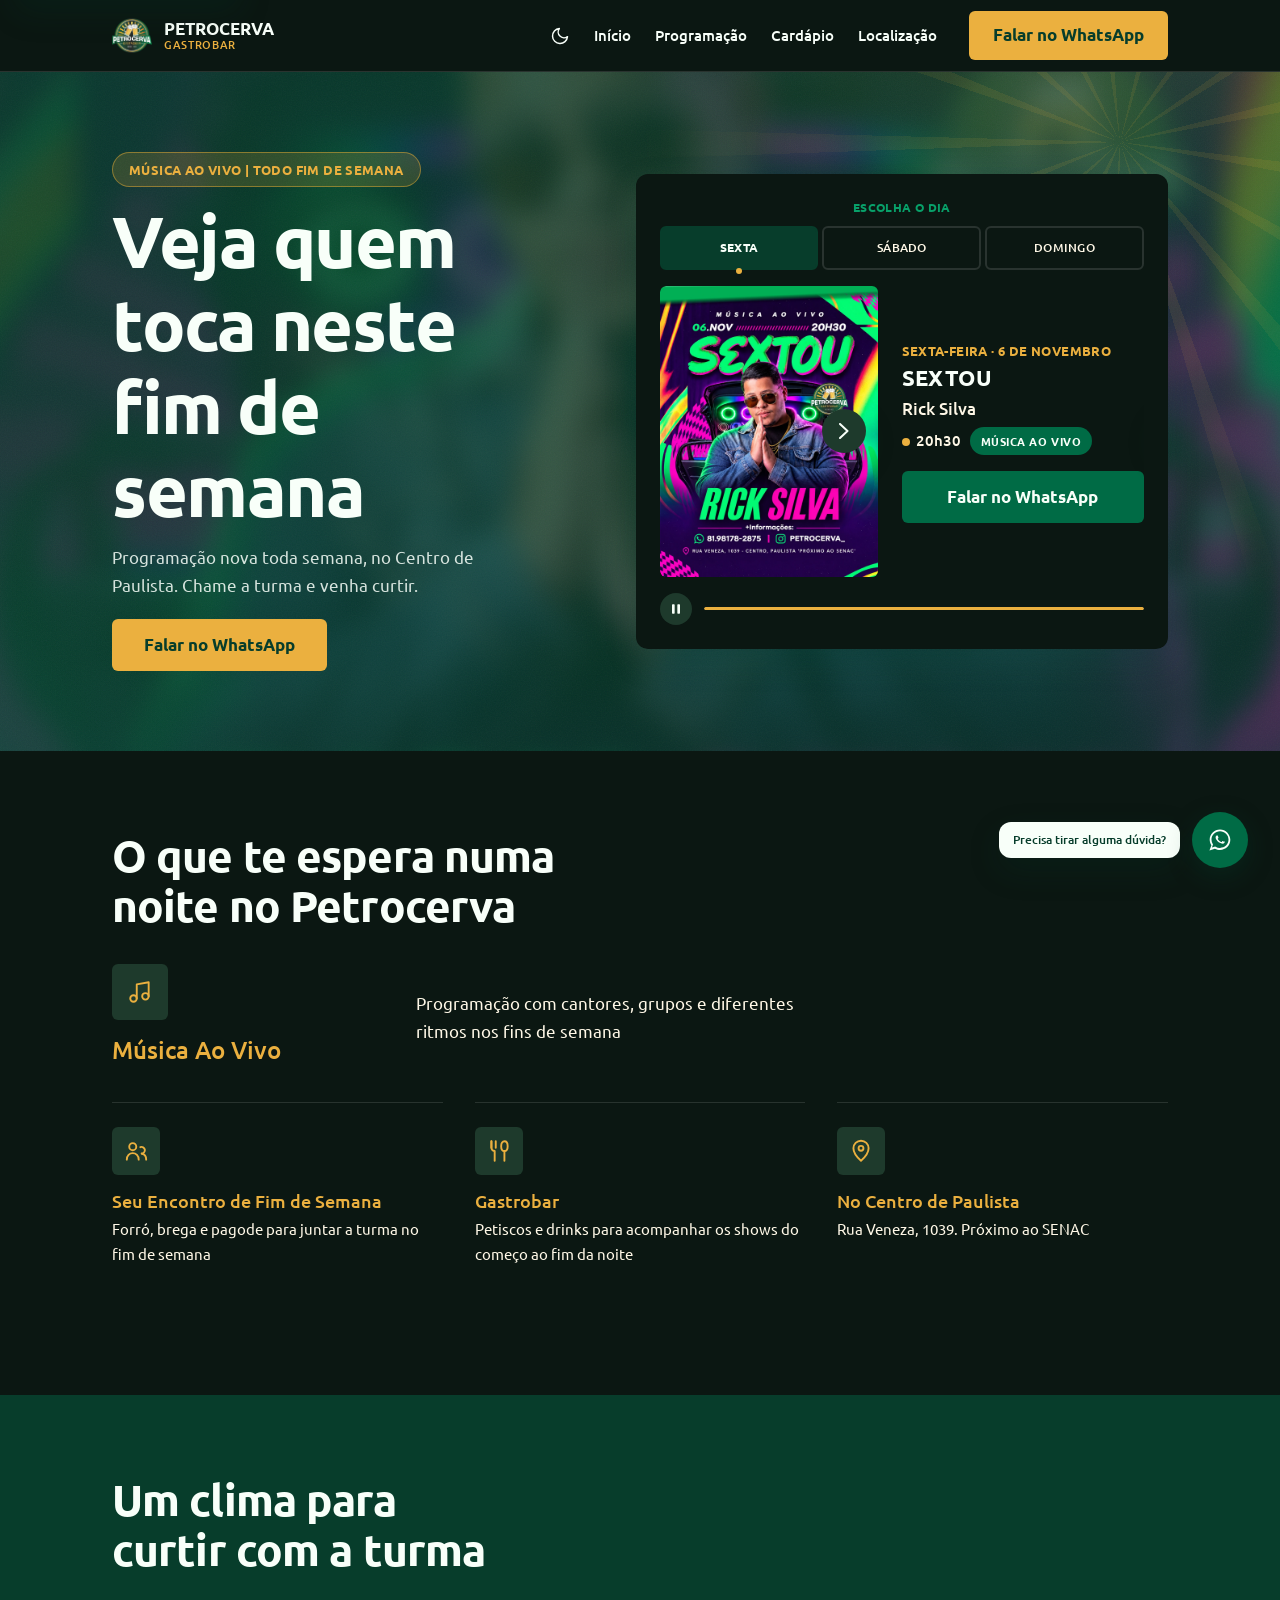
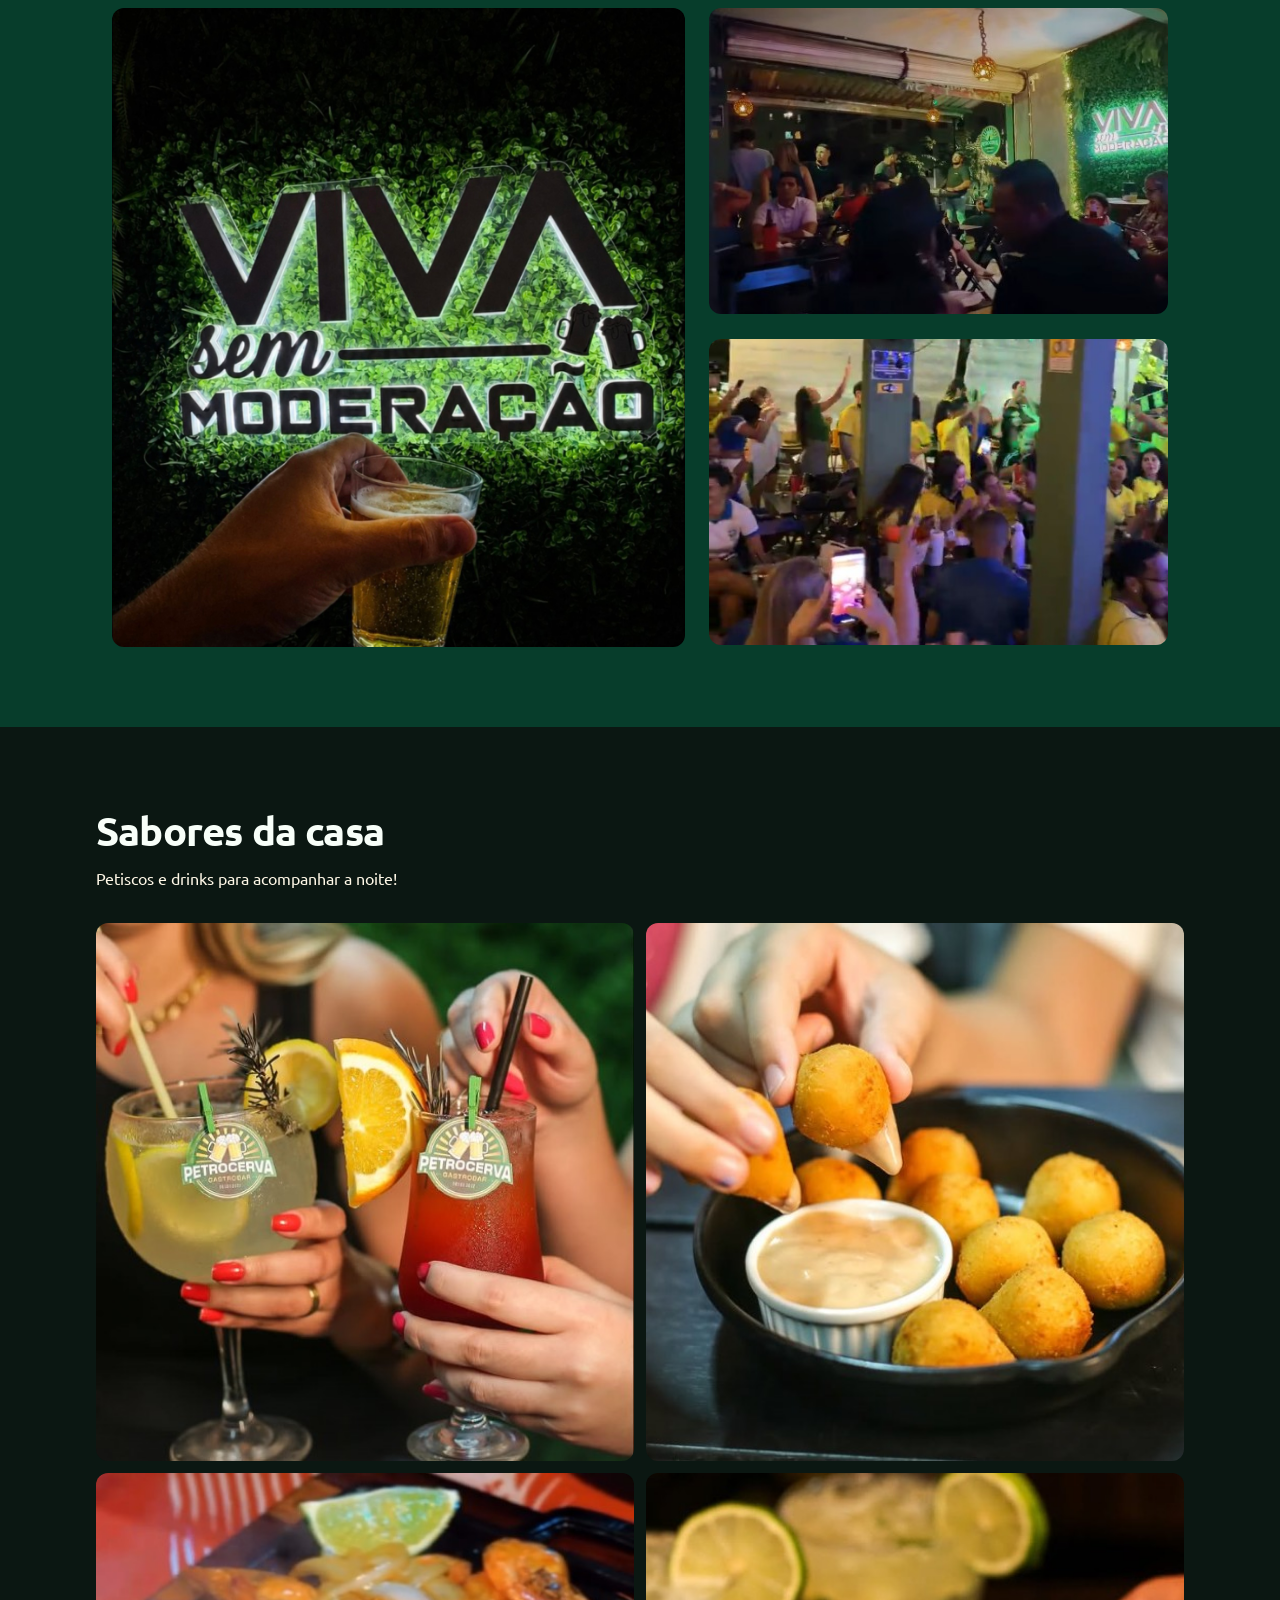
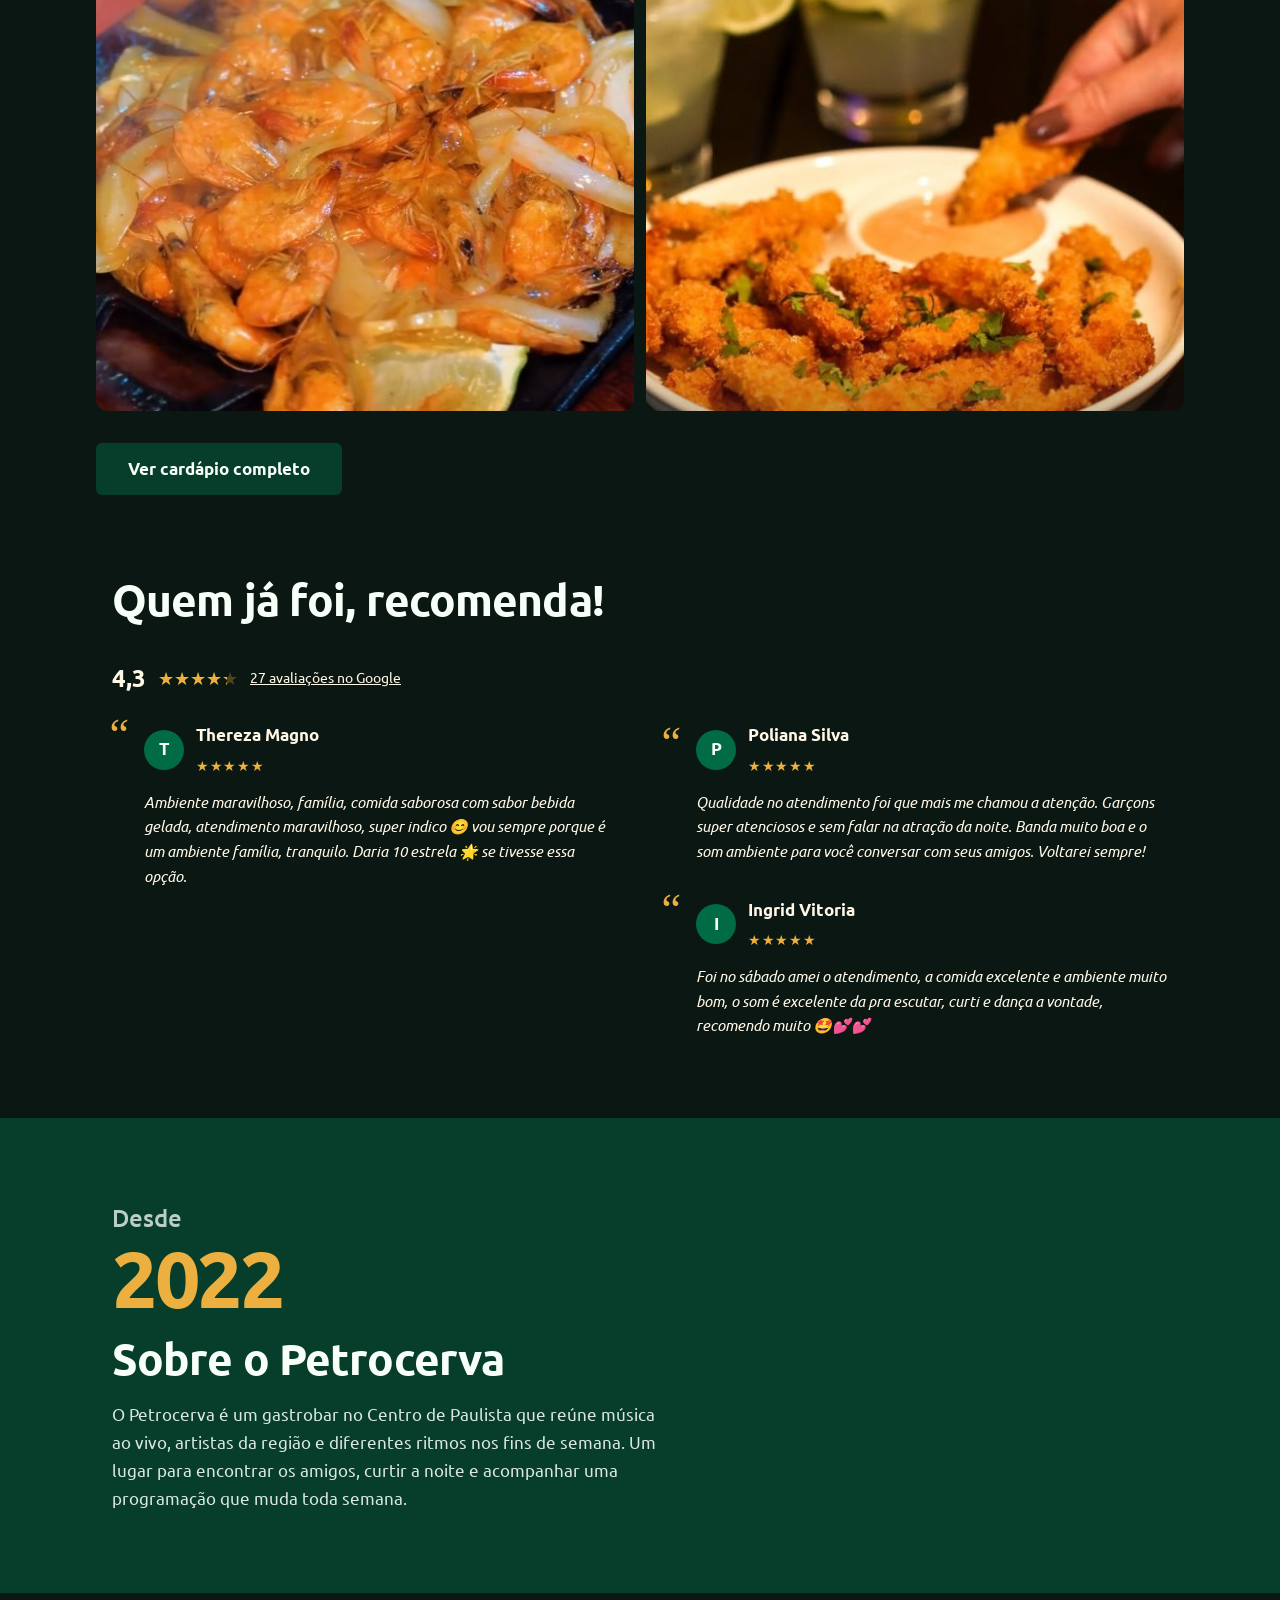
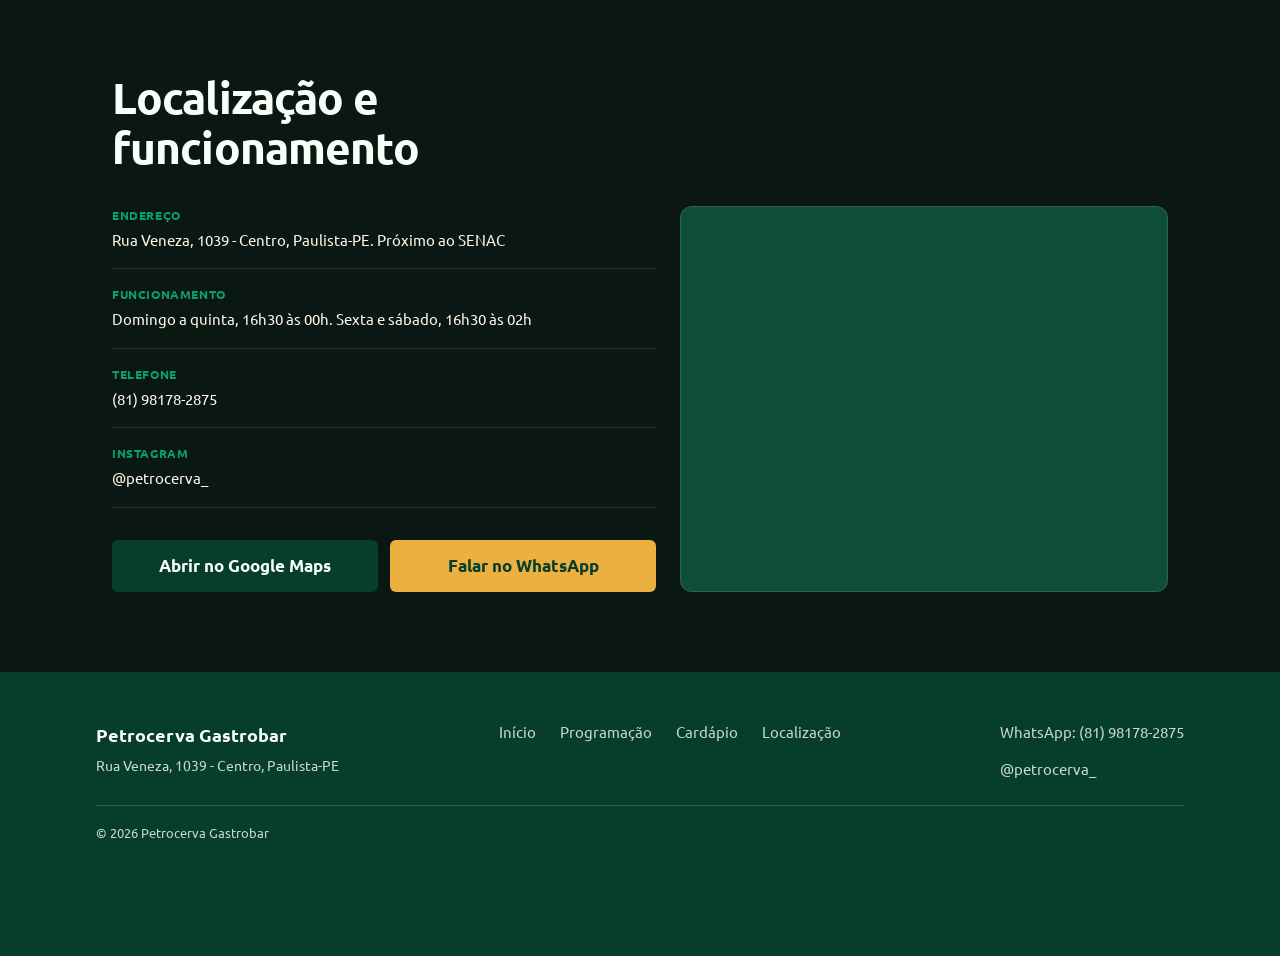
==== commit 6e05eb09: "feat: reformular programação e compartilhar tema escuro padrão" ====
--- a/index.html
+++ b/index.html
@@ -1,27 +1,11 @@
 <!DOCTYPE html>
-<html lang="pt-BR">
+<html lang="pt-BR" data-theme="dark">
 
 <head>
   <meta charset="UTF-8">
   <meta name="viewport" content="width=device-width, initial-scale=1.0">
 
-  <!-- Aplica o tema salvo (ou a preferência do sistema) antes da 1ª pintura,
-       para a página não "piscar" no tema errado. -->
-  <script>
-    (function () {
-      try {
-        var salvo = localStorage.getItem("tema");
-        var preferemEscuro =
-          window.matchMedia && window.matchMedia("(prefers-color-scheme: dark)").matches;
-        var tema = salvo === "dark" || salvo === "light" ? salvo : (preferemEscuro ? "dark" : "light");
-        if (tema === "dark") {
-          document.documentElement.setAttribute("data-theme", "dark");
-        }
-      } catch (erro) {
-        /* localStorage indisponível (ex.: navegação privada) — segue no tema claro padrão. */
-      }
-    })();
-  </script>
+  <script src="src/js/tema.js"></script>
 
   <title>Petrocerva Gastrobar | Música ao vivo em Paulista, PE</title>
   <meta name="description"
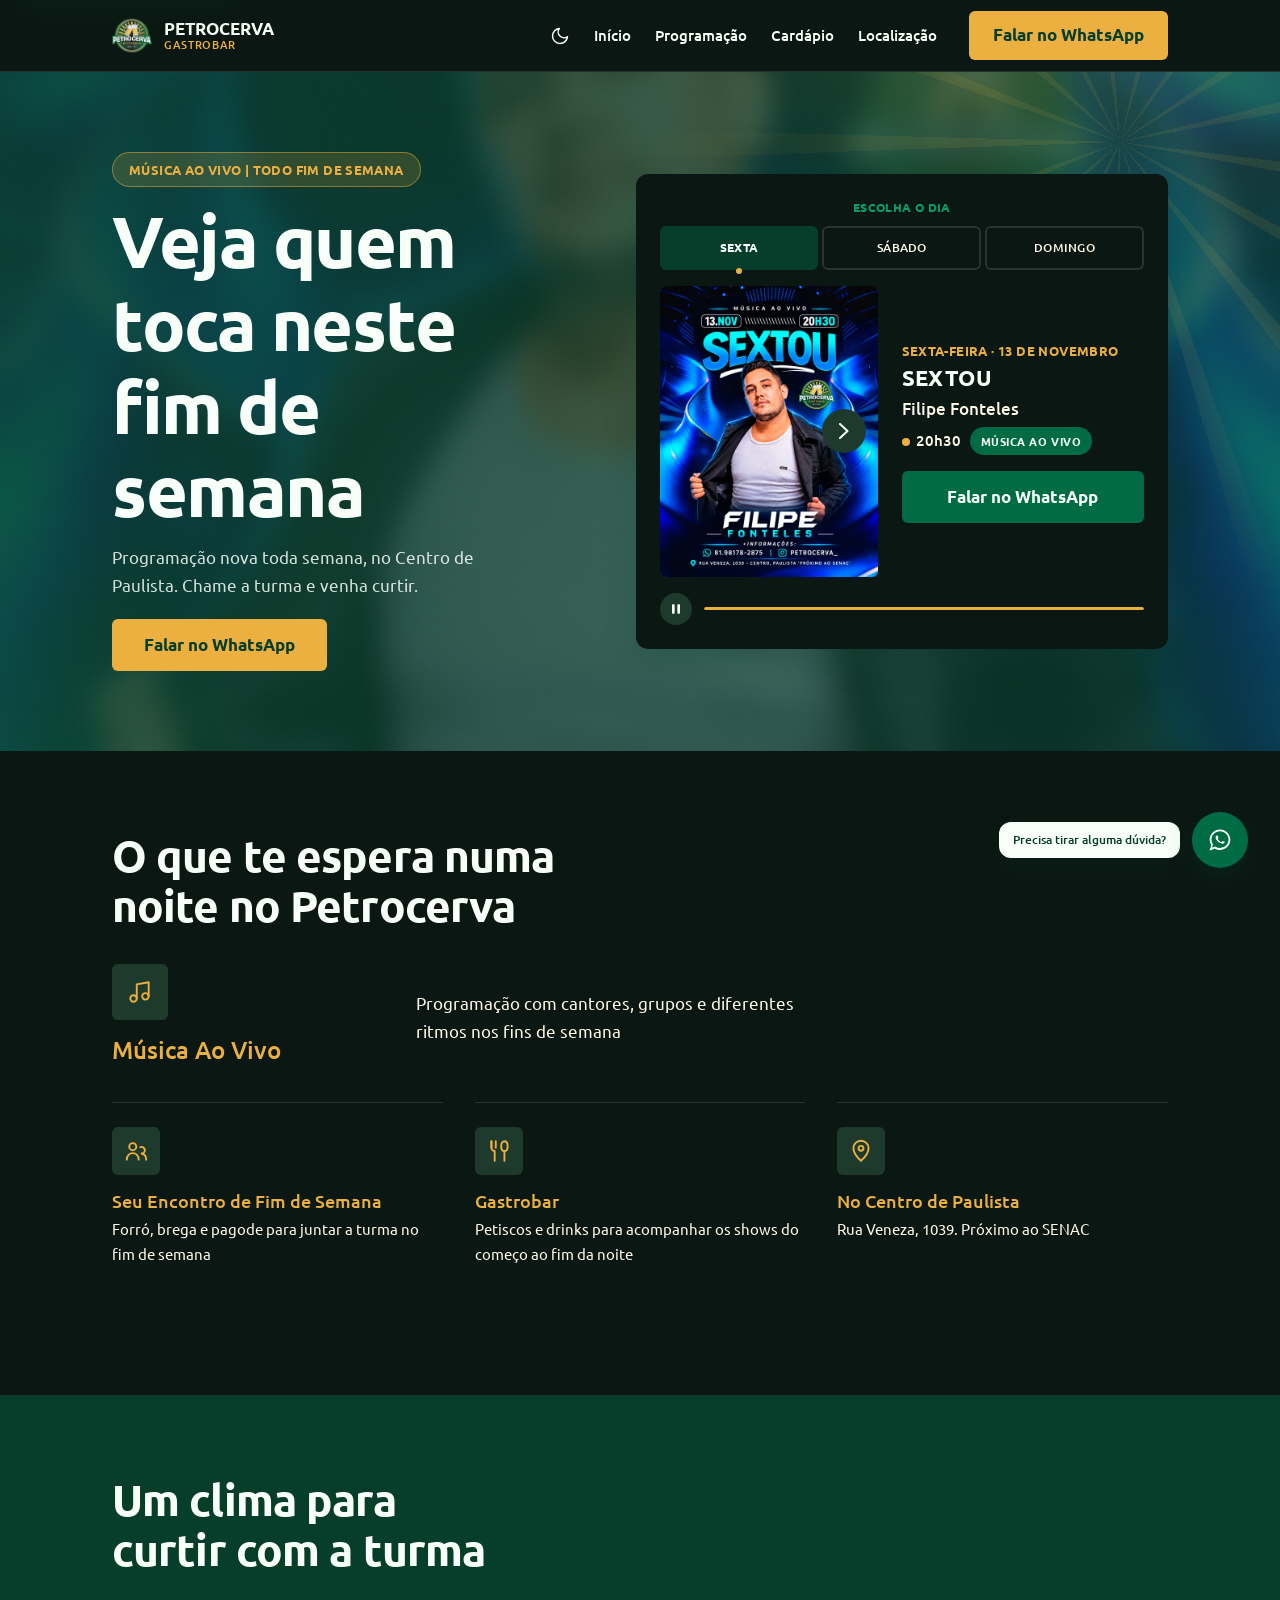
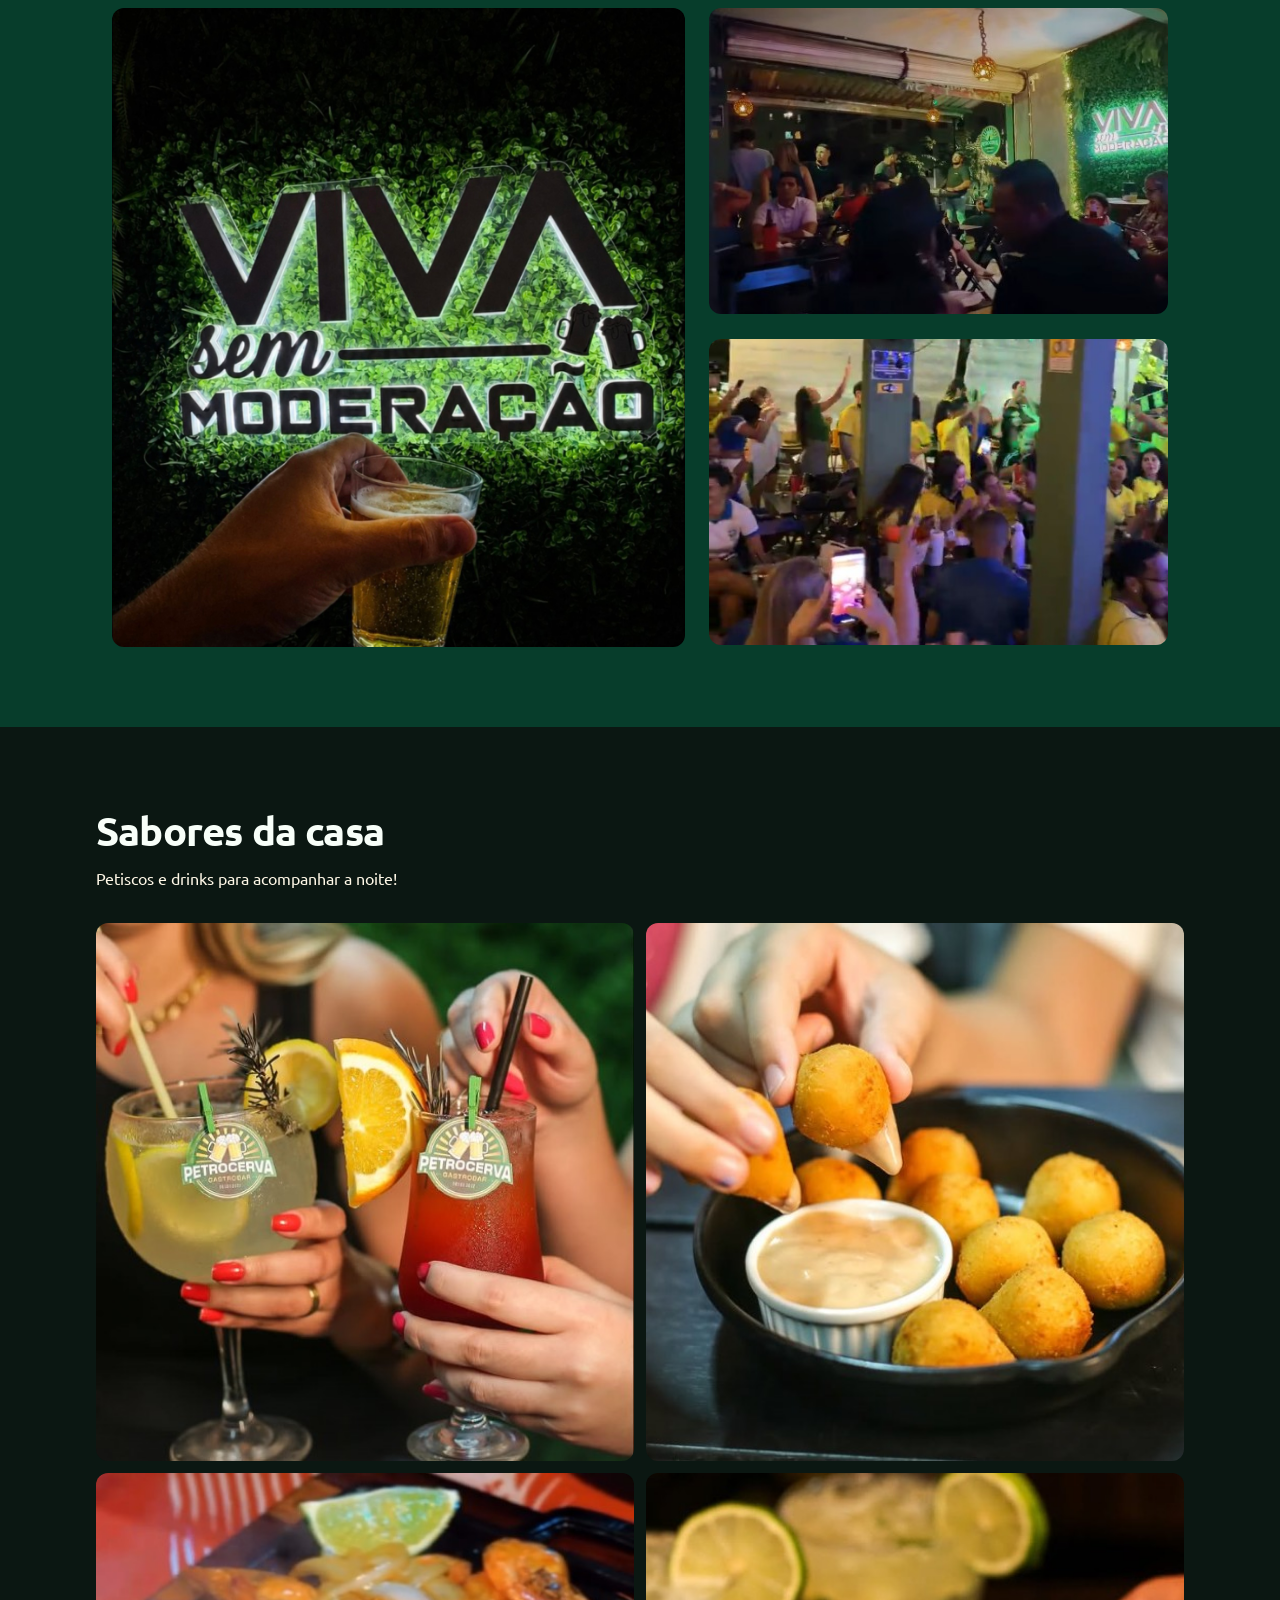
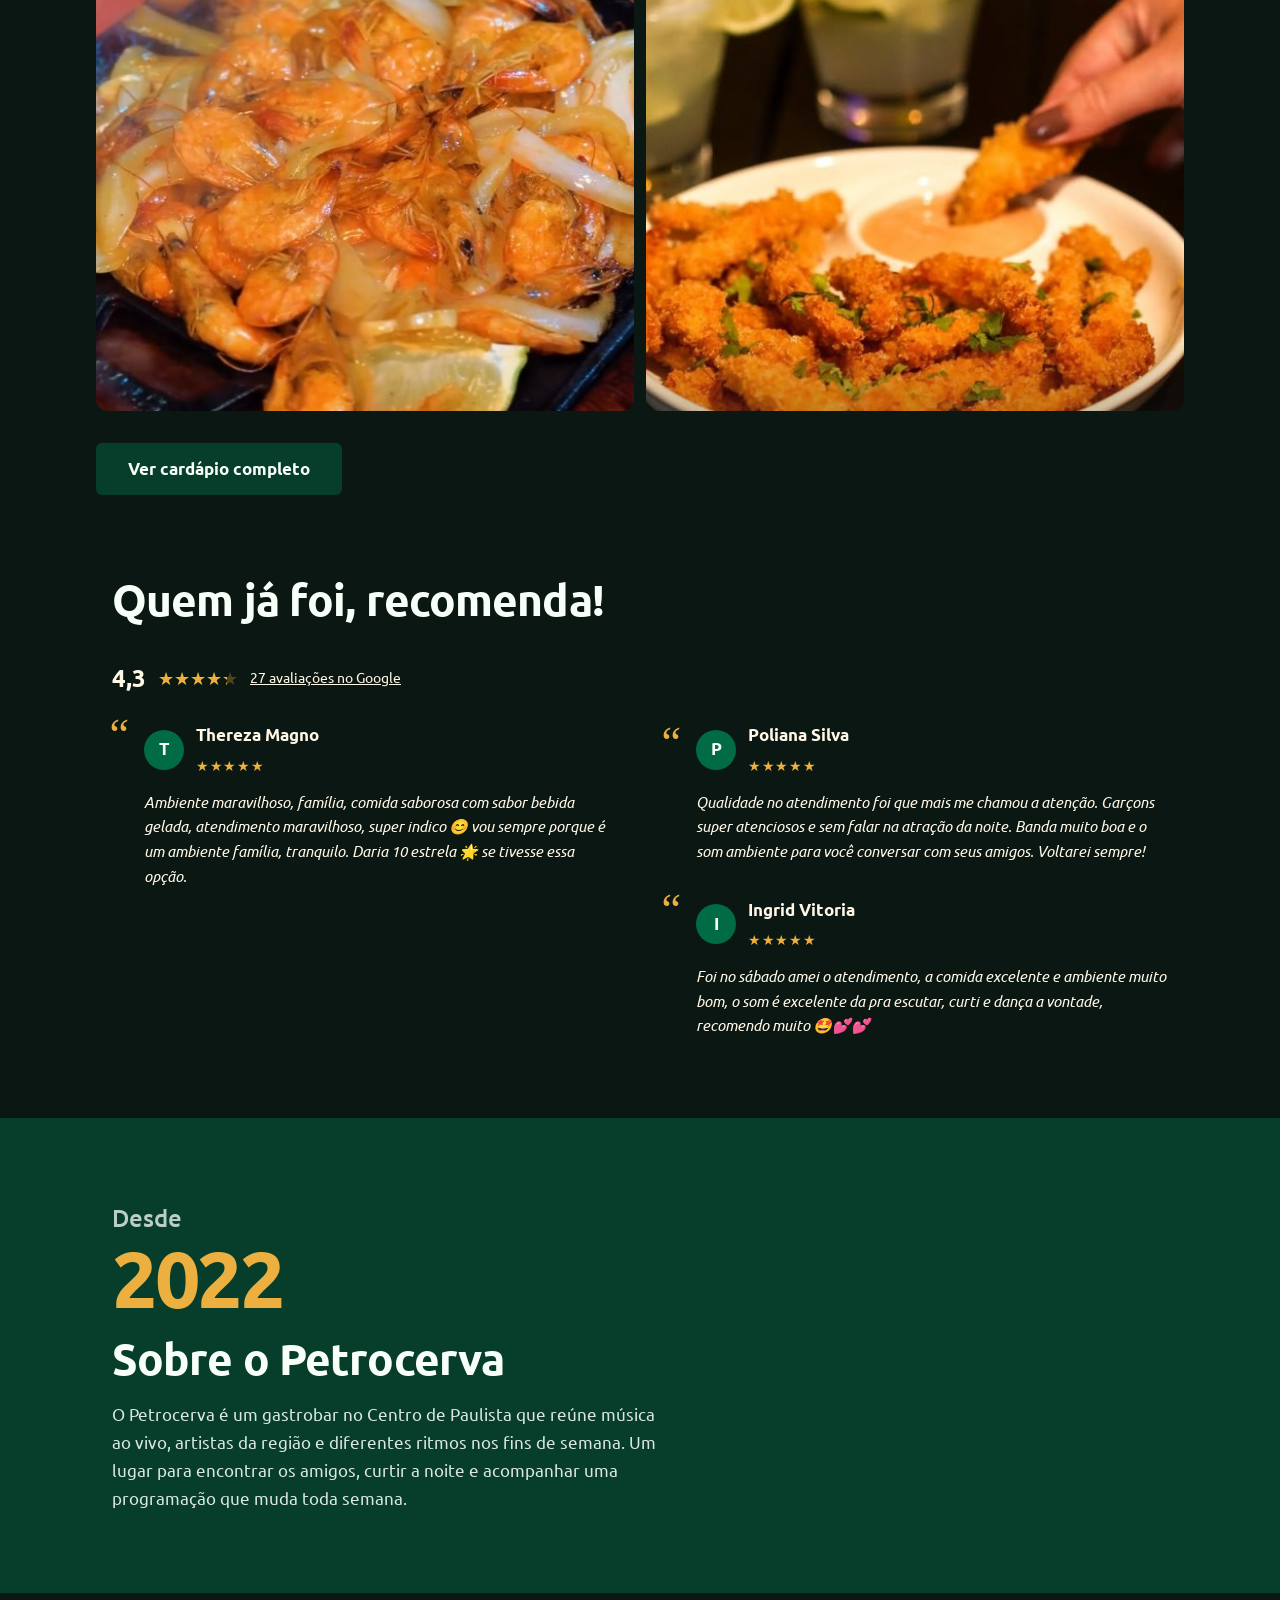
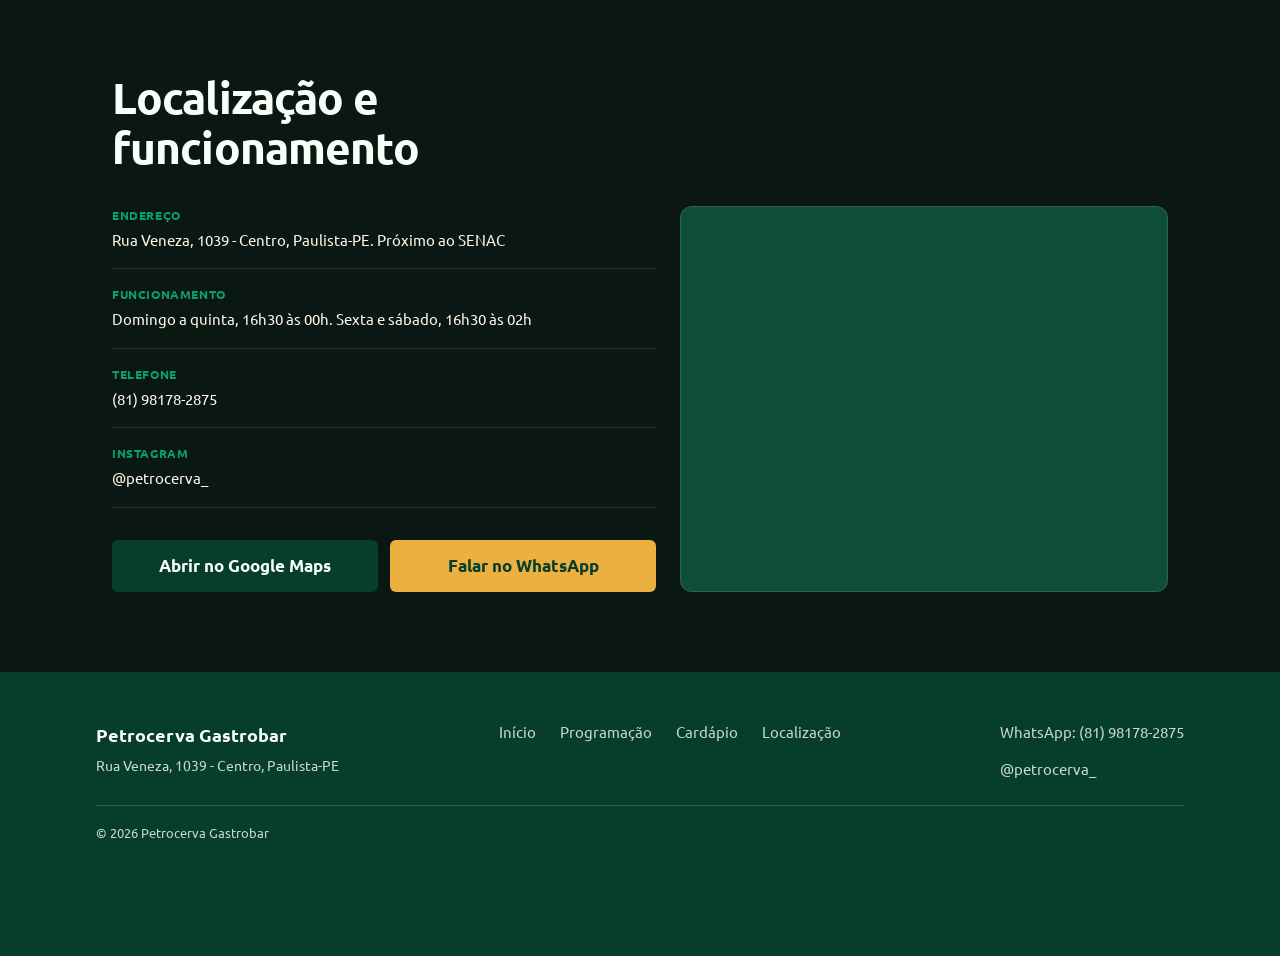
==== commit 8c48edf4: "feat: atualizar programação de 13 a 15 de novembro" ====
--- a/index.html
+++ b/index.html
@@ -180,7 +180,7 @@
                   <article class="atracao">
                     <div class="atracao__moldura-imagem">
                       <img class="atracao__imagem" src="src/img/programacao-sex.webp"
-                        alt="Cartaz do Sextou com Rick Silva, sexta-feira 6 de novembro às 20h30 no Petrocerva Gastrobar"
+                        alt="Cartaz do Sextou com Filipe Fonteles, sexta-feira 13 de novembro às 20h30 no Petrocerva Gastrobar"
                         width="1080" height="1440" fetchpriority="high">
 
                       <button type="button"
@@ -202,15 +202,15 @@
                       </button>
                     </div>
                     <div class="atracao__informacoes">
-                      <p class="atracao__data">Sexta-feira · 6 de novembro</p>
+                      <p class="atracao__data">Sexta-feira · 13 de novembro</p>
                       <h3 class="atracao__evento">SEXTOU</h3>
-                      <p class="atracao__artista">Rick Silva</p>
+                      <p class="atracao__artista">Filipe Fonteles</p>
                       <div class="atracao__meta">
                         <p class="atracao__horario">20h30</p>
                         <span class="atracao__tema">Música ao vivo</span>
                       </div>
                       <a class="atracao__botao-whatsapp"
-                        href="https://wa.me/5581981782875?text=Ol%C3%A1!%20Quero%20saber%20mais%20sobre%20o%20Sextou%20com%20Rick%20Silva%20na%20sexta%2C%2006%2F11%2F2026%2C%20na%20Petrocerva."
+                        href="https://wa.me/5581981782875?text=Ol%C3%A1!%20Quero%20saber%20mais%20sobre%20o%20Sextou%20com%20Filipe%20Fonteles%20na%20sexta%2C%2013%2F11%2F2026%2C%20na%20Petrocerva."
                         target="_blank" rel="noopener noreferrer">Falar no WhatsApp</a>
                     </div>
                   </article>
@@ -220,8 +220,8 @@
                   <article class="atracao">
                     <div class="atracao__moldura-imagem">
                       <img class="atracao__imagem" src="src/img/programacao-sab.webp"
-                        alt="Cartaz do Sábadou com Vanelly Alves, sábado 7 de novembro às 20h30 no Petrocerva Gastrobar"
-                        width="1086" height="1448" loading="lazy">
+                        alt="Cartaz do Sábado de Vaquejada com Édson Vaqueiro, sábado 14 de novembro às 20h30 no Petrocerva Gastrobar"
+                        width="1080" height="1440" loading="lazy">
 
                       <button type="button"
                         class="carrossel-programacao__botao-seta carrossel-programacao__botao-seta--anterior js-seta-anterior"
@@ -242,15 +242,15 @@
                       </button>
                     </div>
                     <div class="atracao__informacoes">
-                      <p class="atracao__data">Sábado · 7 de novembro</p>
-                      <h3 class="atracao__evento">SÁBADOU</h3>
-                      <p class="atracao__artista">Vanelly Alves</p>
+                      <p class="atracao__data">Sábado · 14 de novembro</p>
+                      <h3 class="atracao__evento">SÁBADO DE VAQUEJADA</h3>
+                      <p class="atracao__artista">Édson Vaqueiro</p>
                       <div class="atracao__meta">
                         <p class="atracao__horario">20h30</p>
                         <span class="atracao__tema">Música ao vivo</span>
                       </div>
                       <a class="atracao__botao-whatsapp"
-                        href="https://wa.me/5581981782875?text=Ol%C3%A1!%20Quero%20saber%20mais%20sobre%20o%20S%C3%A1badou%20com%20Vanelly%20Alves%20no%20s%C3%A1bado%2C%2007%2F11%2F2026%2C%20na%20Petrocerva."
+                        href="https://wa.me/5581981782875?text=Ol%C3%A1!%20Quero%20saber%20mais%20sobre%20o%20S%C3%A1bado%20de%20Vaquejada%20com%20%C3%89dson%20Vaqueiro%20no%20s%C3%A1bado%2C%2014%2F11%2F2026%2C%20na%20Petrocerva."
                         target="_blank" rel="noopener noreferrer">Falar no WhatsApp</a>
                     </div>
                   </article>
@@ -260,7 +260,7 @@
                   <article class="atracao">
                     <div class="atracao__moldura-imagem">
                       <img class="atracao__imagem" src="src/img/programacao-dom.webp"
-                        alt="Cartaz do Pagodeou com o grupo Repaginado, domingo 8 de novembro às 18h30 no Petrocerva Gastrobar"
+                        alt="Cartaz do Pagodeou com o grupo Beijo Roubado, domingo 15 de novembro às 18h30 no Petrocerva Gastrobar"
                         width="1080" height="1440" loading="lazy">
 
                       <button type="button"
@@ -282,15 +282,15 @@
                       </button>
                     </div>
                     <div class="atracao__informacoes">
-                      <p class="atracao__data">Domingo · 8 de novembro</p>
+                      <p class="atracao__data">Domingo · 15 de novembro</p>
                       <h3 class="atracao__evento">PAGODEOU</h3>
-                      <p class="atracao__artista">Repaginado</p>
+                      <p class="atracao__artista">Beijo Roubado</p>
                       <div class="atracao__meta">
                         <p class="atracao__horario">18h30</p>
                         <span class="atracao__tema">Pagode</span>
                       </div>
                       <a class="atracao__botao-whatsapp"
-                        href="https://wa.me/5581981782875?text=Ol%C3%A1!%20Quero%20saber%20mais%20sobre%20o%20Pagodeou%20com%20Repaginado%20no%20domingo%2C%2008%2F11%2F2026%2C%20na%20Petrocerva."
+                        href="https://wa.me/5581981782875?text=Ol%C3%A1!%20Quero%20saber%20mais%20sobre%20o%20Pagodeou%20com%20Beijo%20Roubado%20no%20domingo%2C%2015%2F11%2F2026%2C%20na%20Petrocerva."
                         target="_blank" rel="noopener noreferrer">Falar no WhatsApp</a>
                     </div>
                   </article>
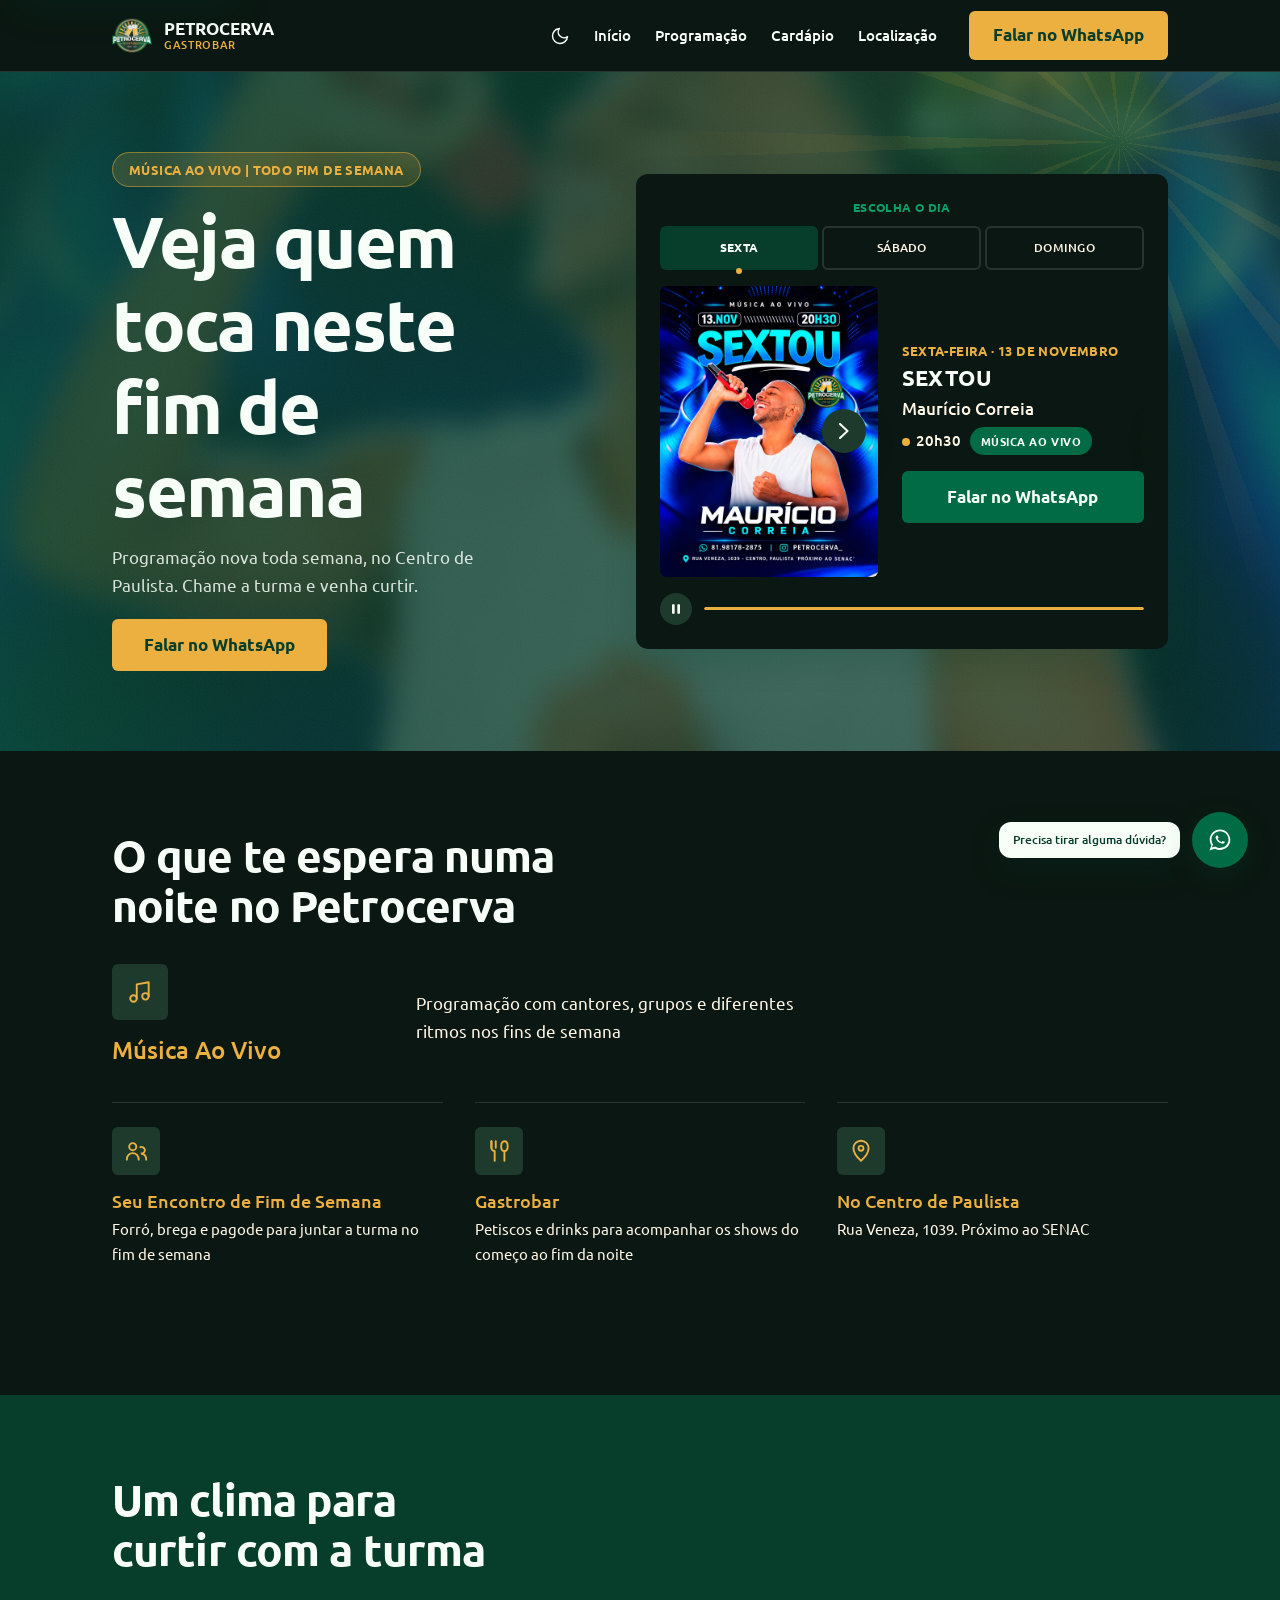
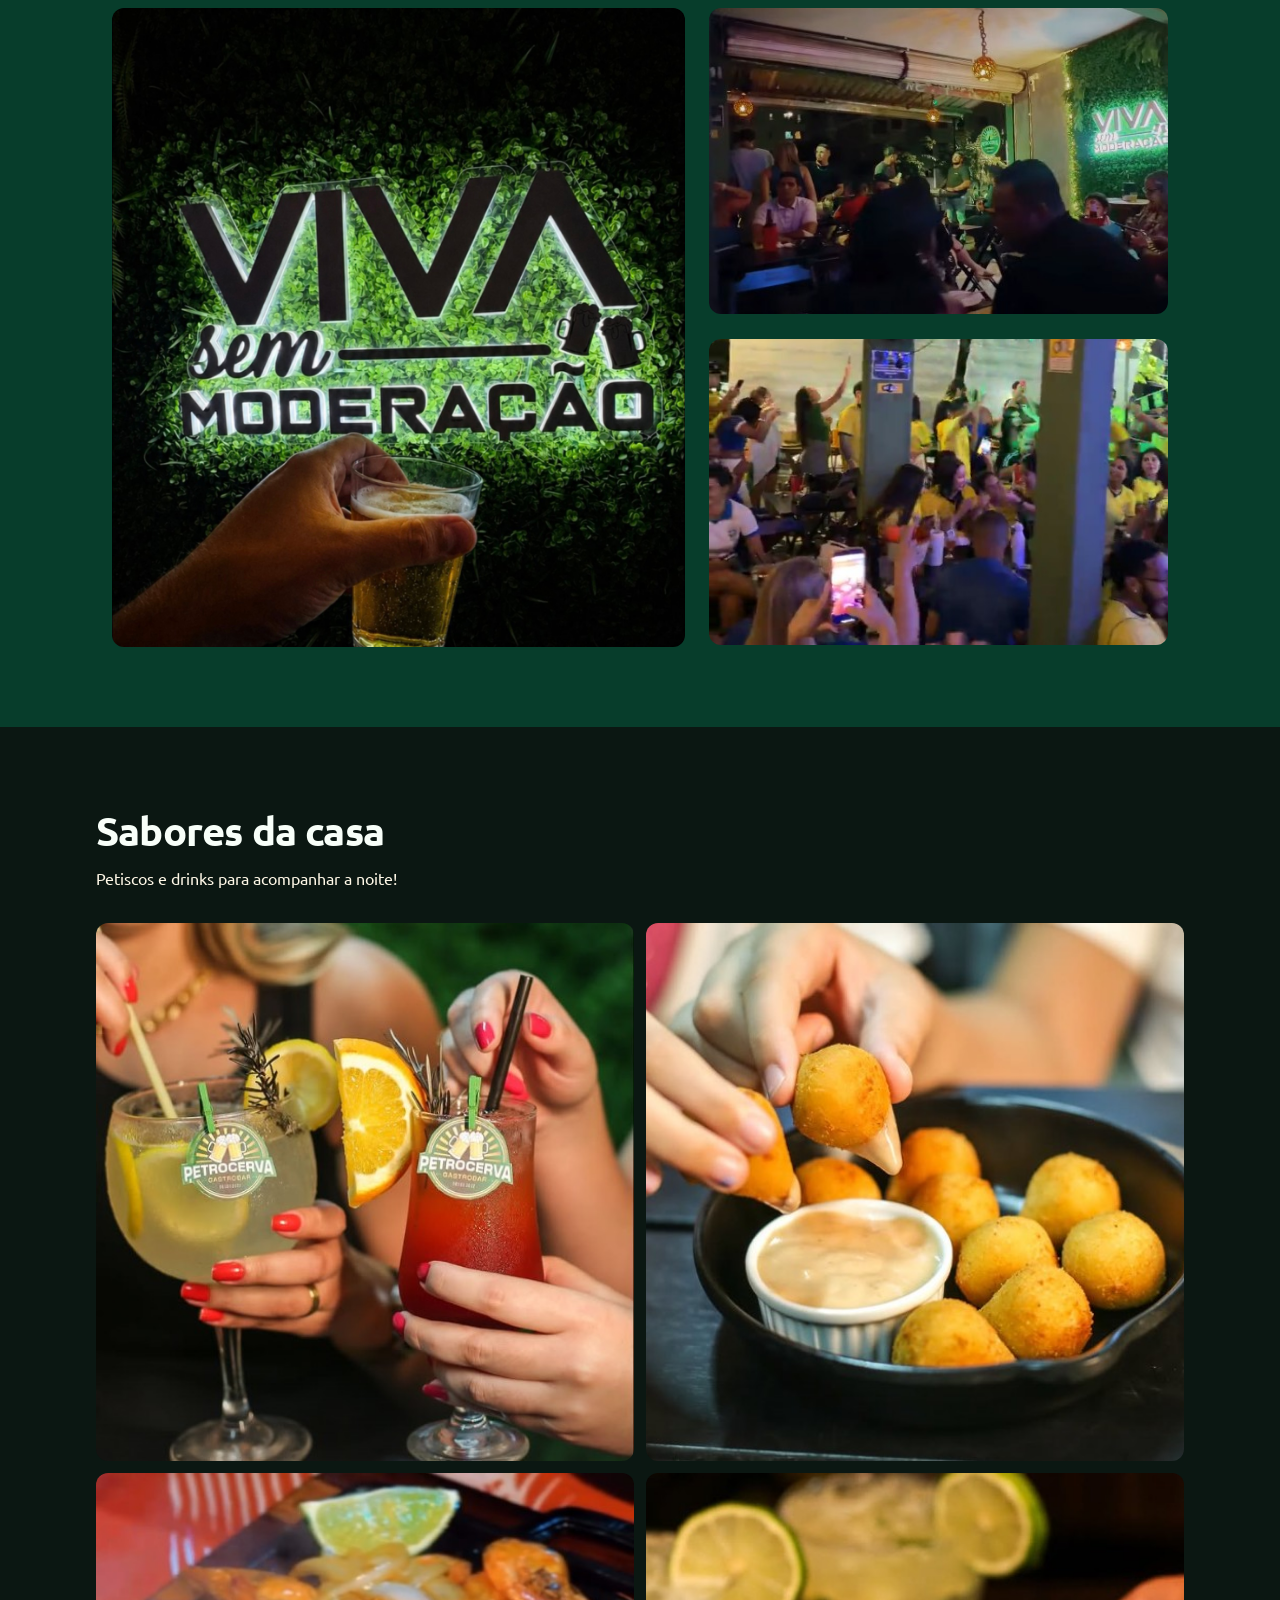
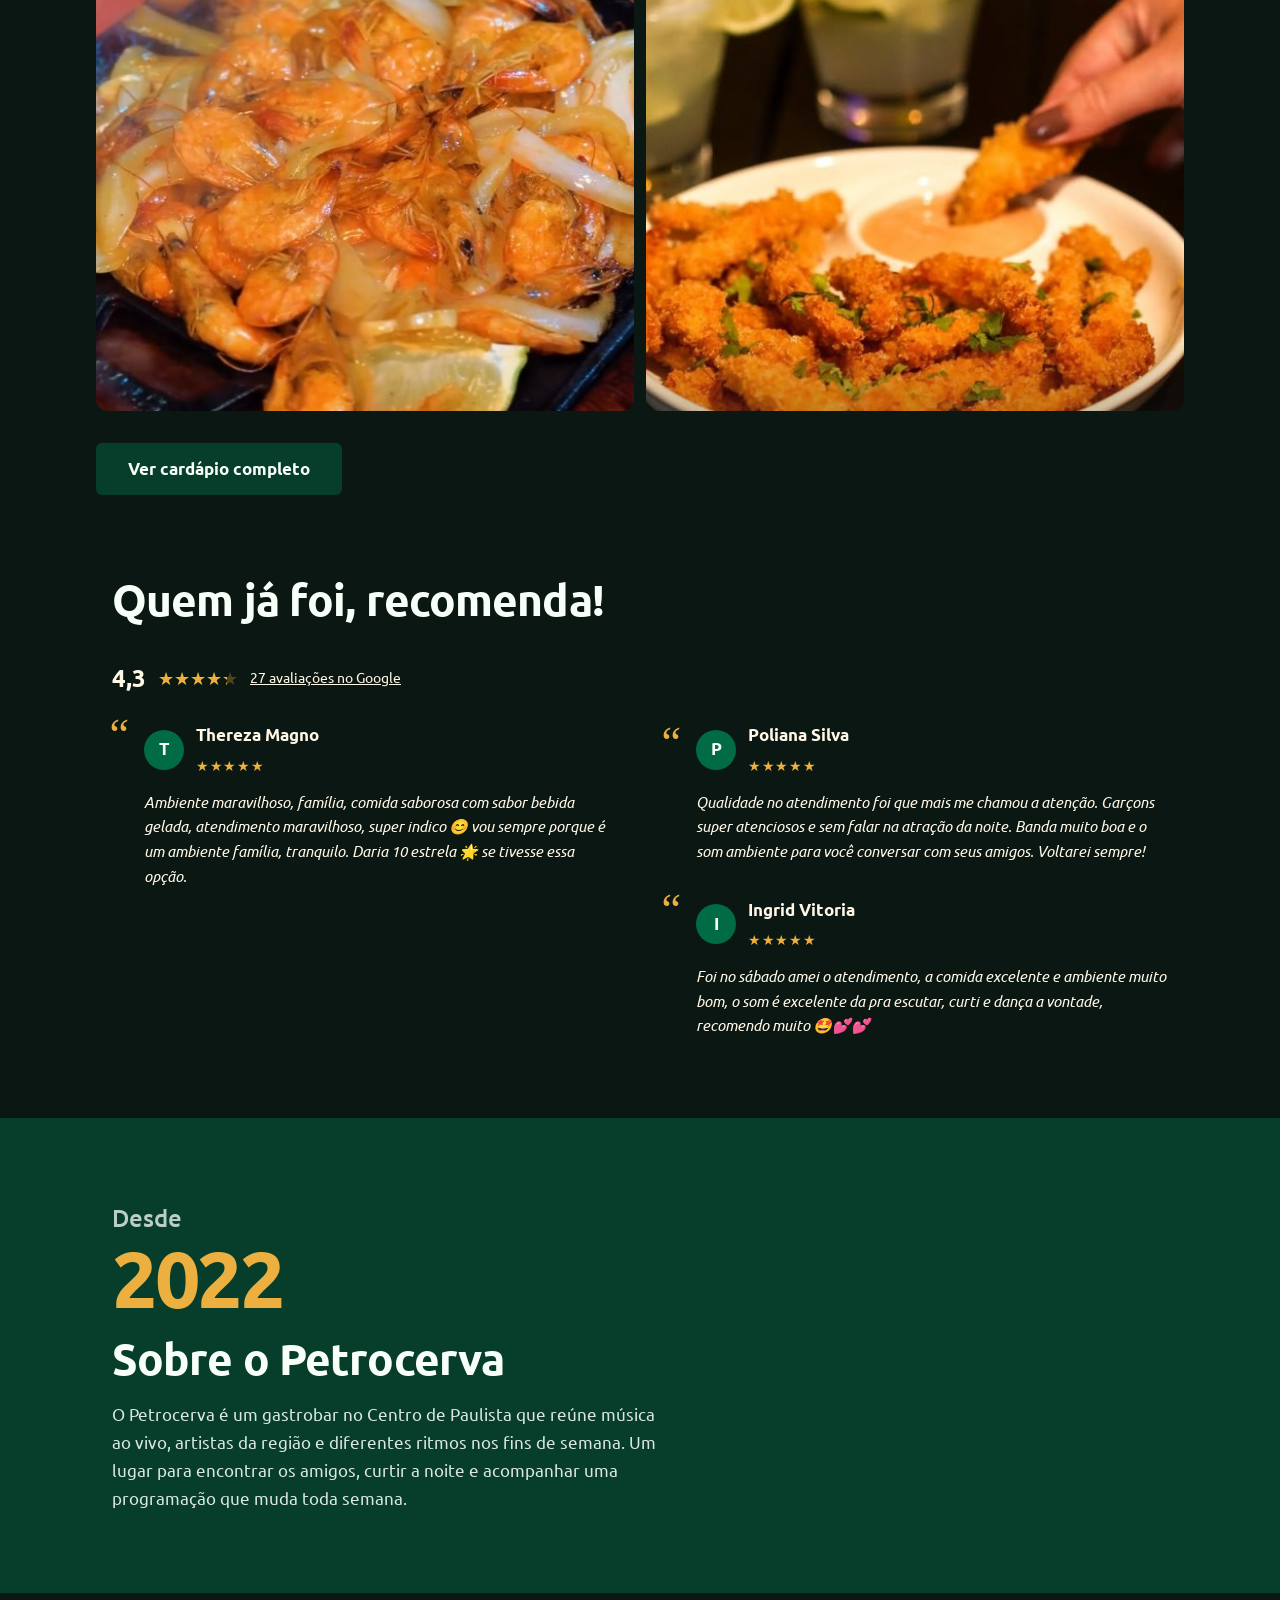
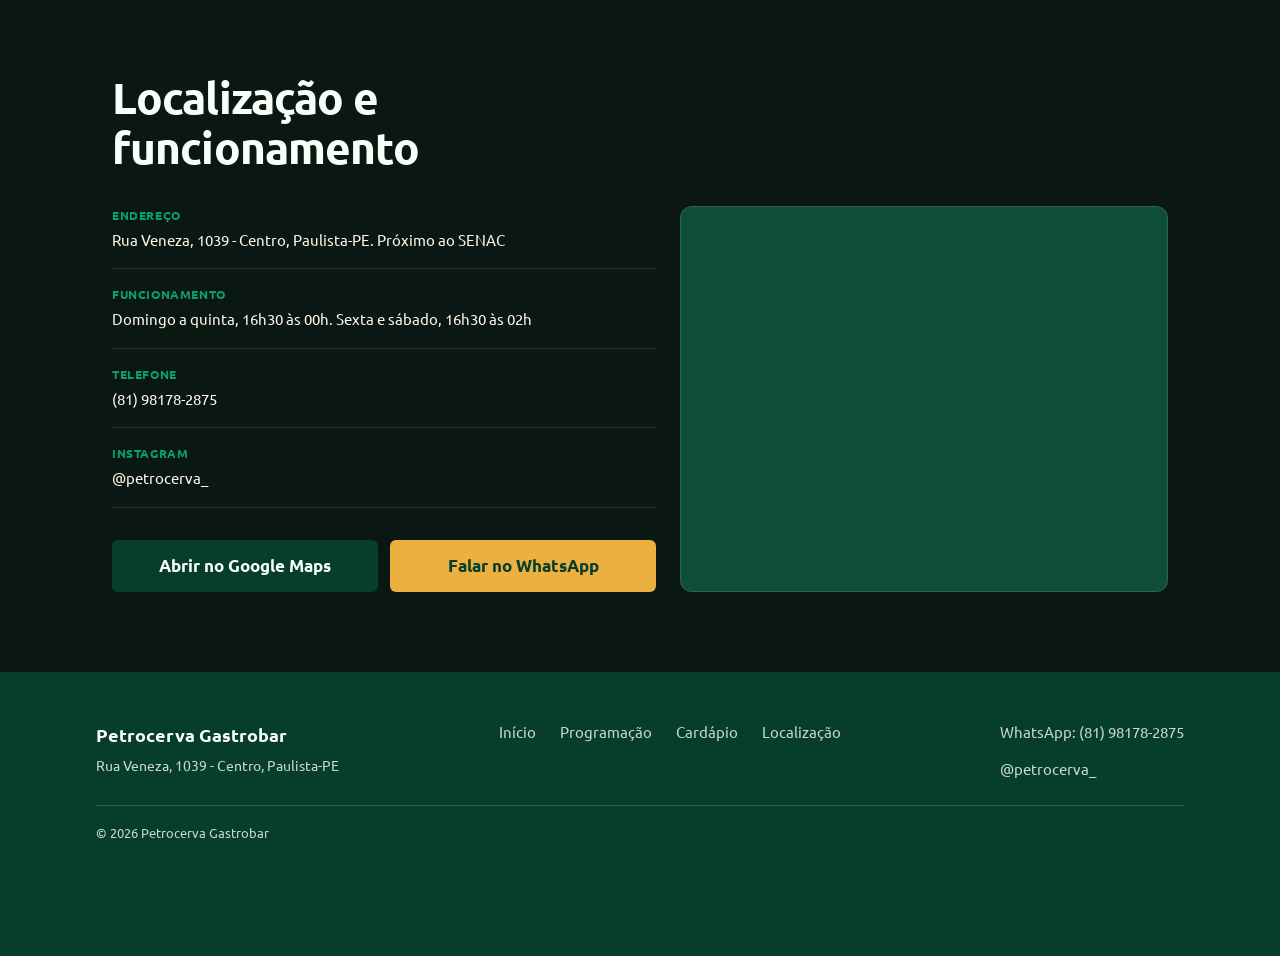
==== commit 084c9c98: "fix: atualizar atração de sexta para Maurício Correia" ====
--- a/index.html
+++ b/index.html
@@ -180,7 +180,7 @@
                   <article class="atracao">
                     <div class="atracao__moldura-imagem">
                       <img class="atracao__imagem" src="src/img/programacao-sex.webp"
-                        alt="Cartaz do Sextou com Filipe Fonteles, sexta-feira 13 de novembro às 20h30 no Petrocerva Gastrobar"
+                        alt="Cartaz do Sextou com Maurício Correia, sexta-feira 13 de novembro às 20h30 no Petrocerva Gastrobar"
                         width="1080" height="1440" fetchpriority="high">
 
                       <button type="button"
@@ -204,13 +204,13 @@
                     <div class="atracao__informacoes">
                       <p class="atracao__data">Sexta-feira · 13 de novembro</p>
                       <h3 class="atracao__evento">SEXTOU</h3>
-                      <p class="atracao__artista">Filipe Fonteles</p>
+                      <p class="atracao__artista">Maurício Correia</p>
                       <div class="atracao__meta">
                         <p class="atracao__horario">20h30</p>
                         <span class="atracao__tema">Música ao vivo</span>
                       </div>
                       <a class="atracao__botao-whatsapp"
-                        href="https://wa.me/5581981782875?text=Ol%C3%A1!%20Quero%20saber%20mais%20sobre%20o%20Sextou%20com%20Filipe%20Fonteles%20na%20sexta%2C%2013%2F11%2F2026%2C%20na%20Petrocerva."
+                        href="https://wa.me/5581981782875?text=Ol%C3%A1!%20Quero%20saber%20mais%20sobre%20o%20Sextou%20com%20Maur%C3%ADcio%20Correia%20na%20sexta%2C%2013%2F11%2F2026%2C%20na%20Petrocerva."
                         target="_blank" rel="noopener noreferrer">Falar no WhatsApp</a>
                     </div>
                   </article>
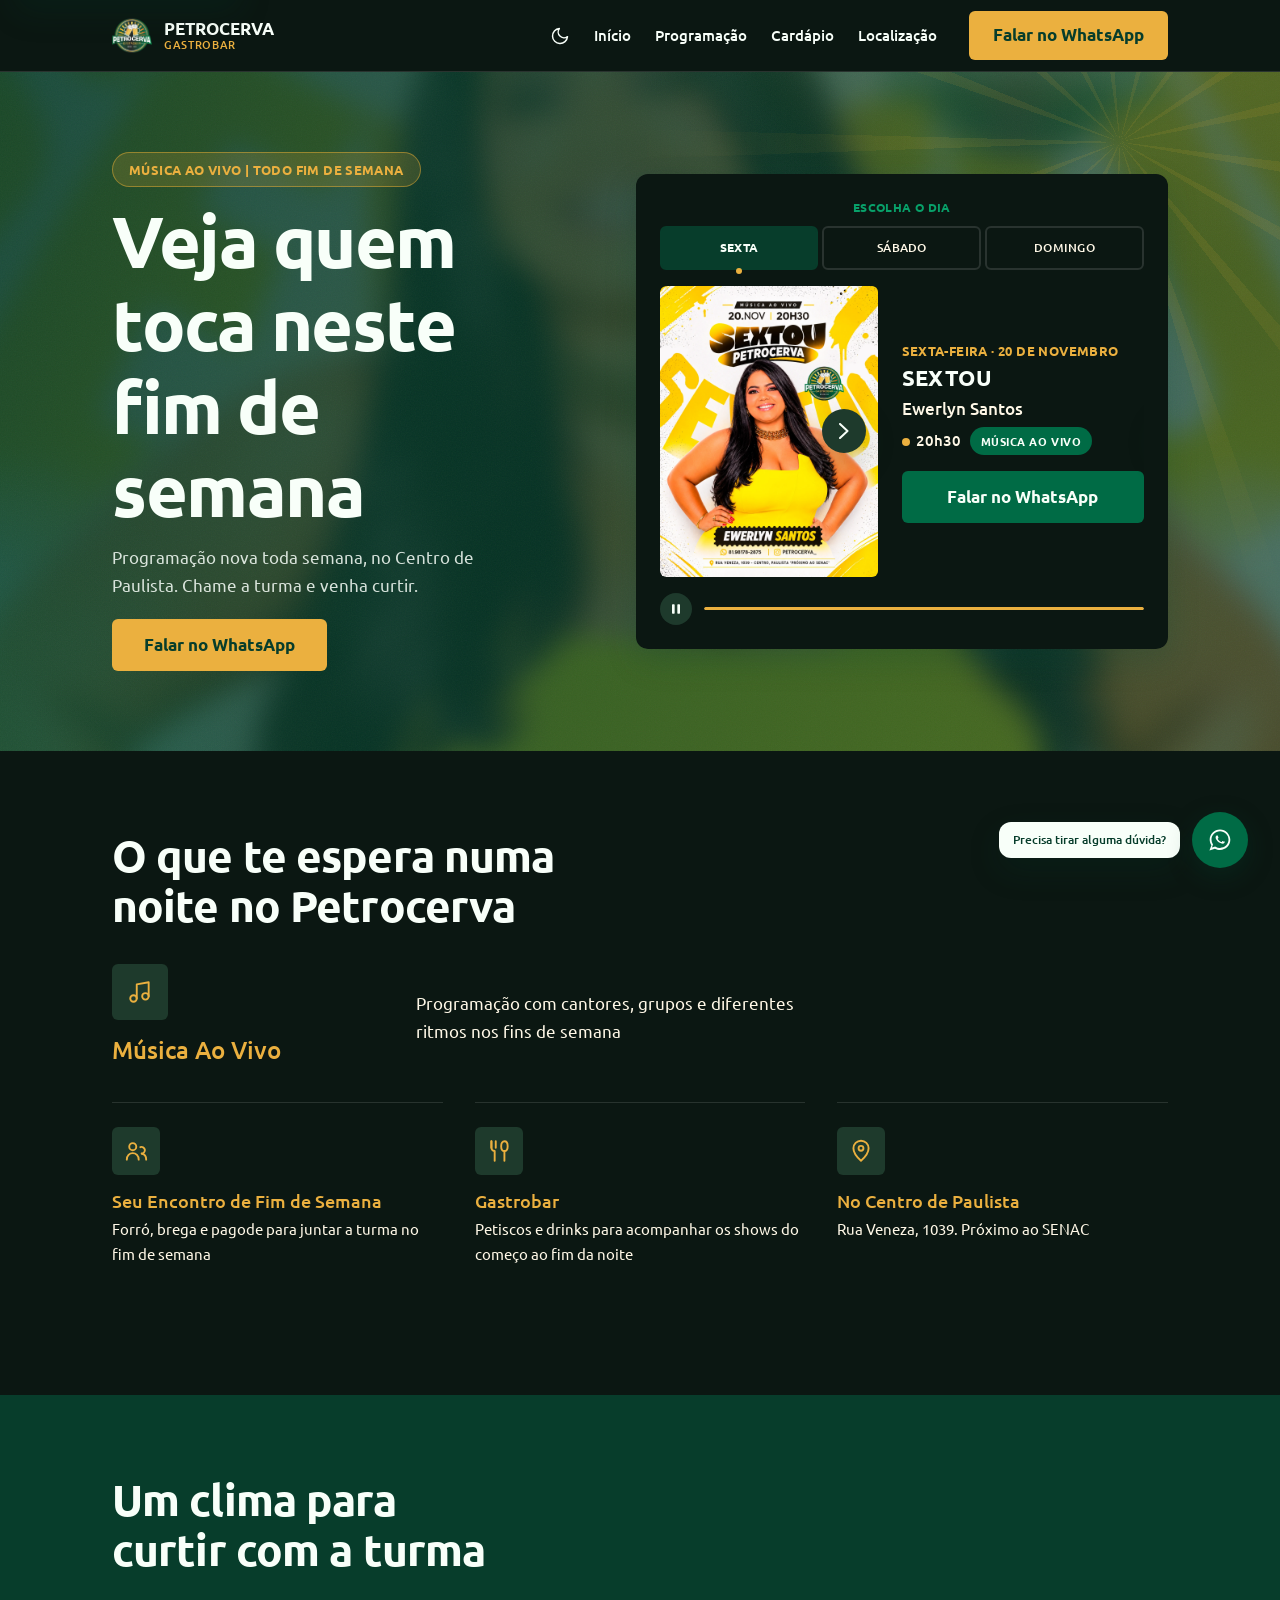
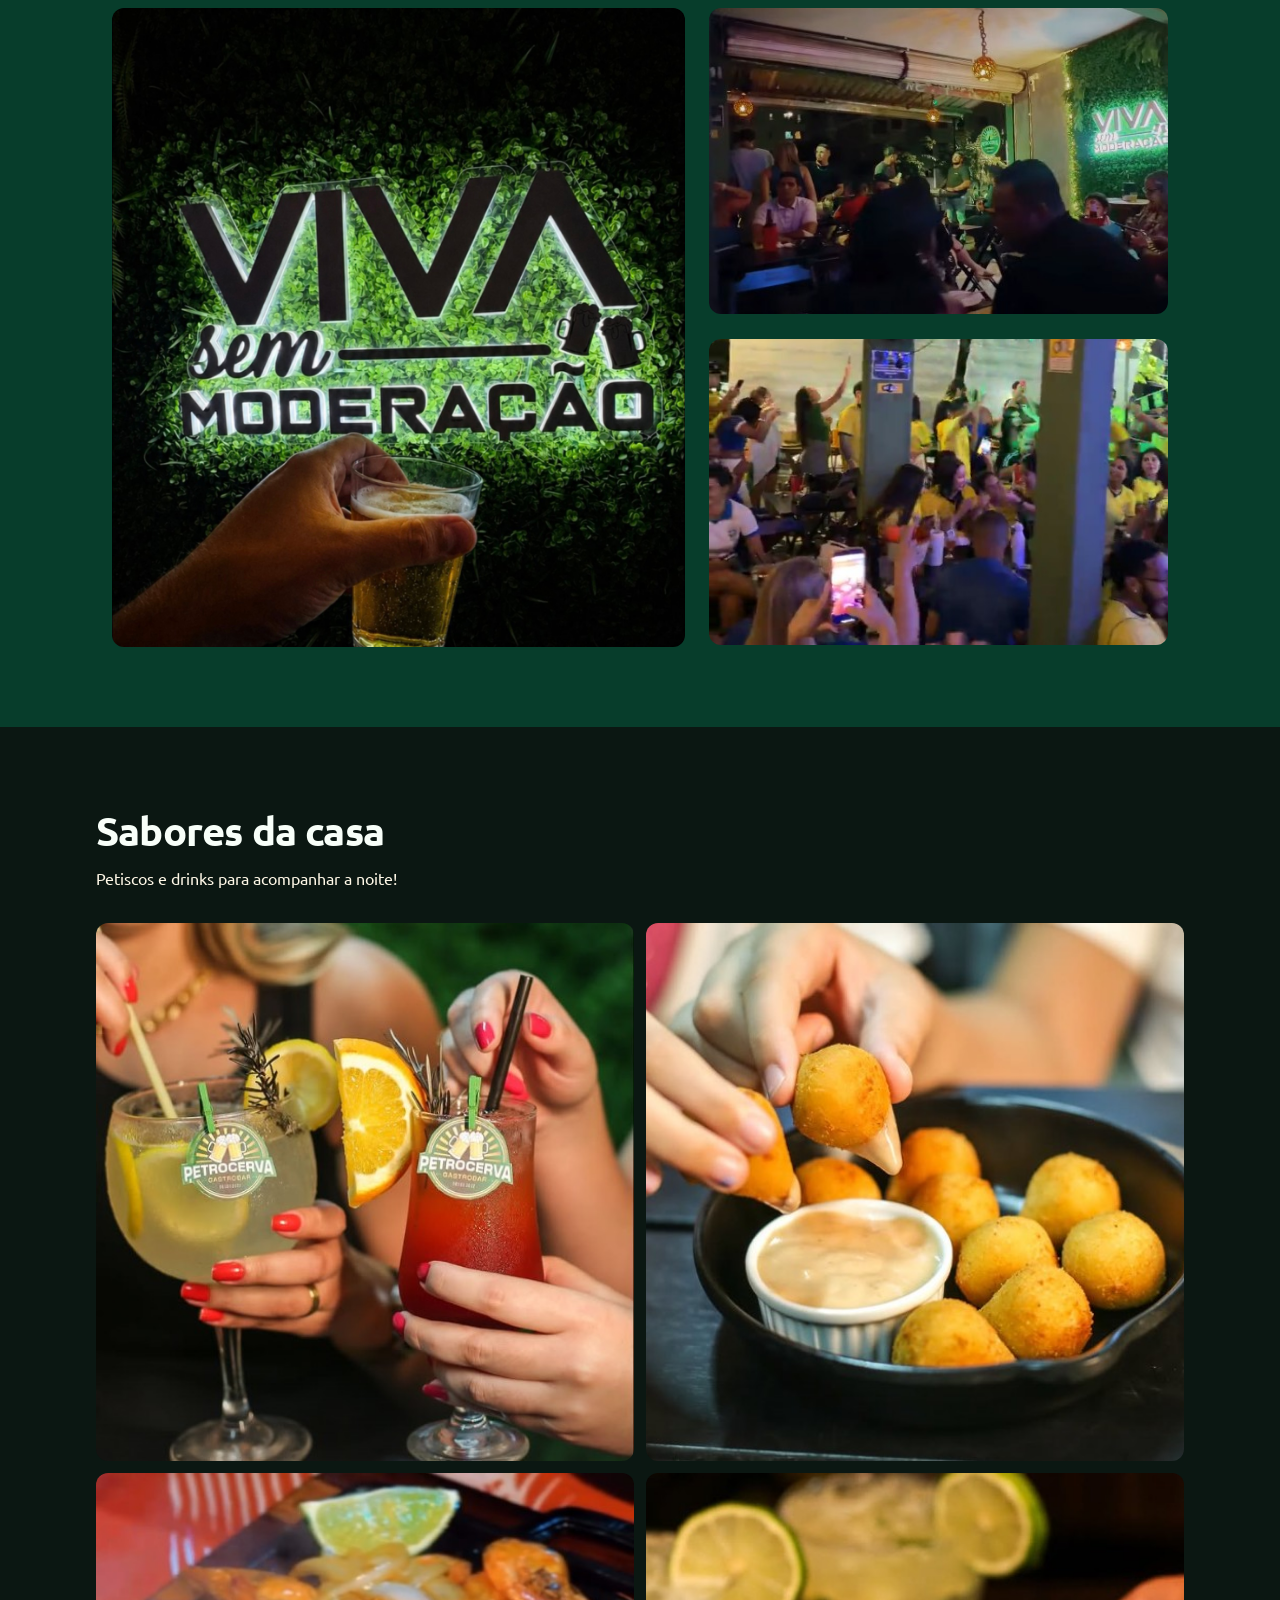
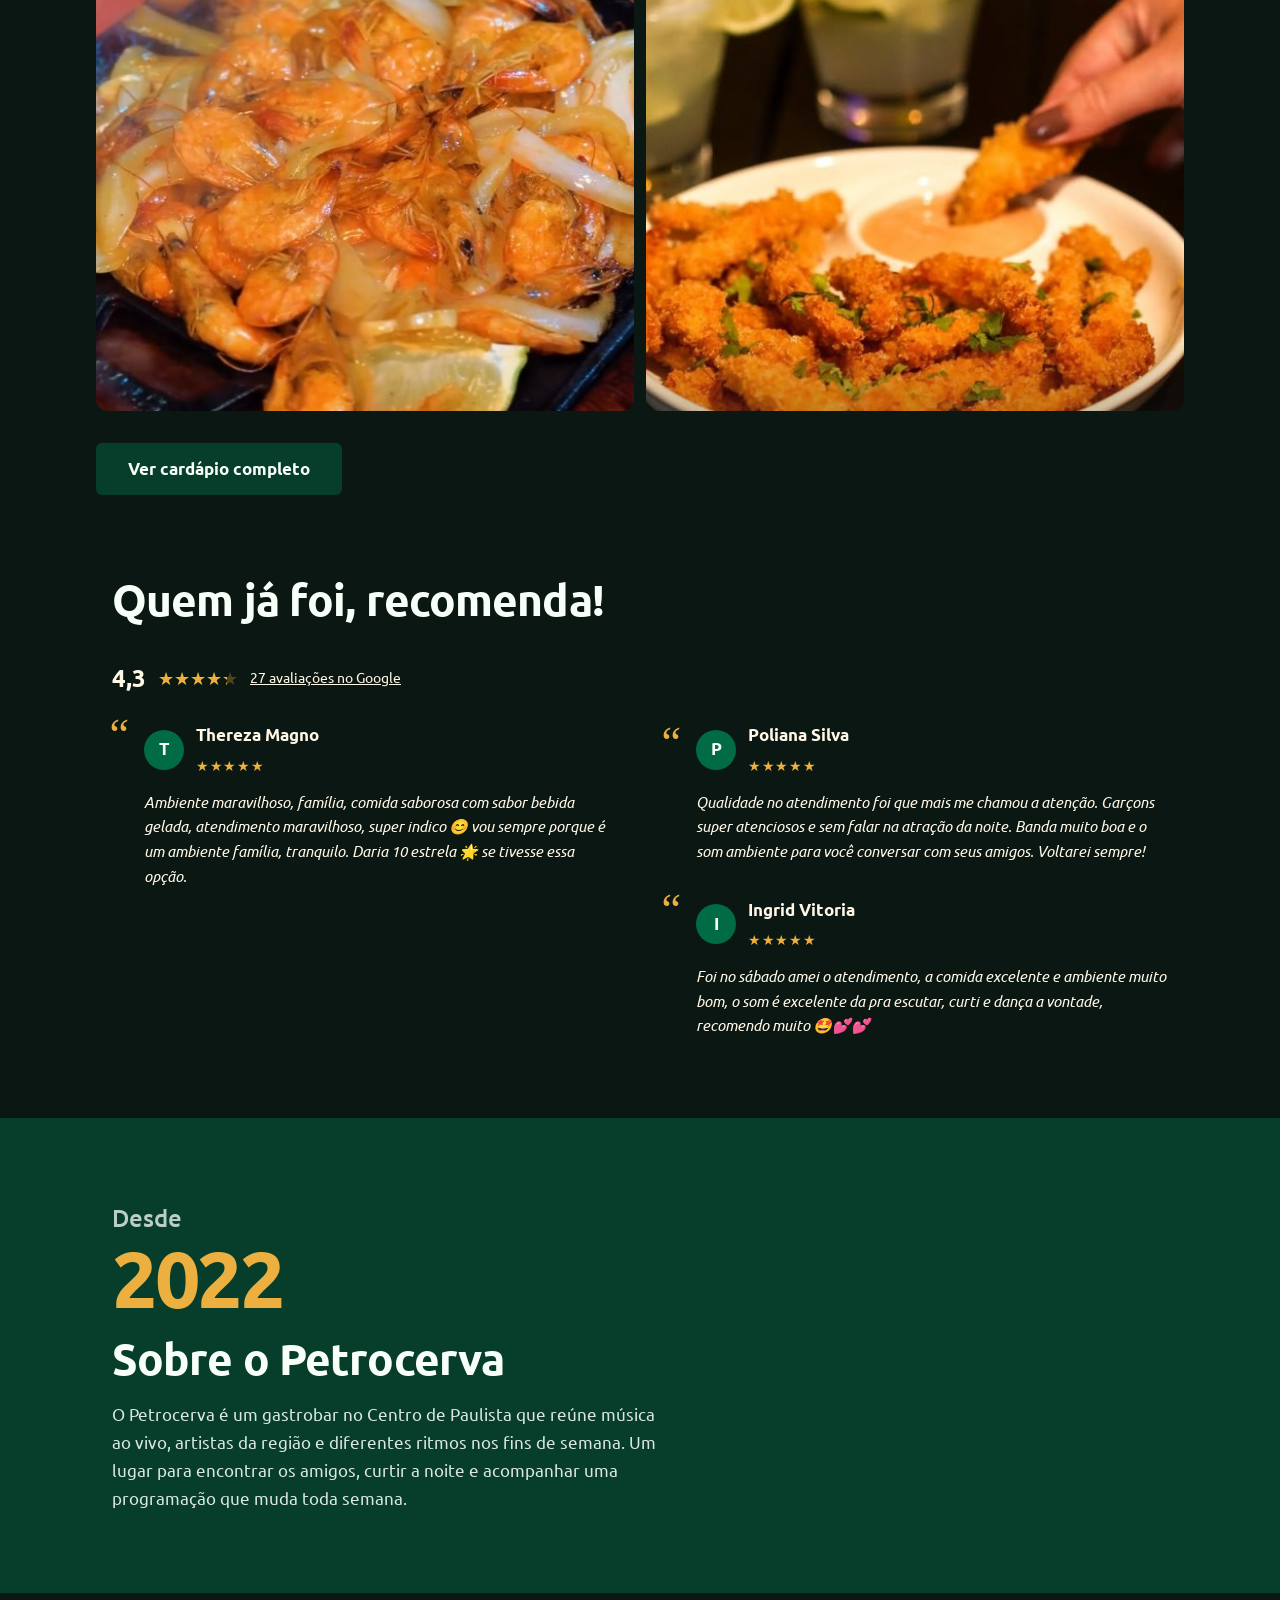
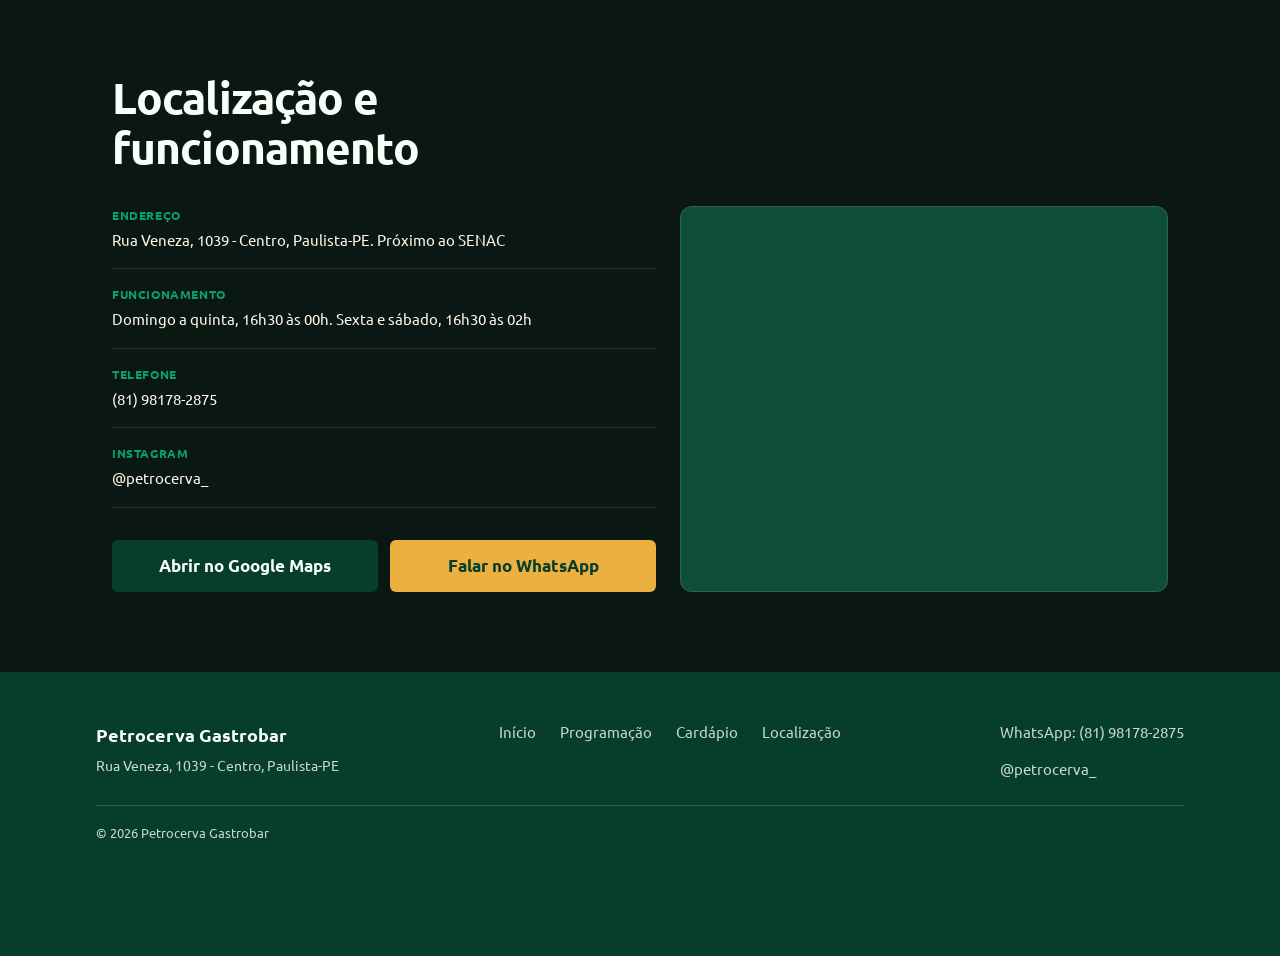
==== commit aac392cd: "feat: atualizar programação de 20 a 22 de novembro" ====
--- a/index.html
+++ b/index.html
@@ -180,7 +180,7 @@
                   <article class="atracao">
                     <div class="atracao__moldura-imagem">
                       <img class="atracao__imagem" src="src/img/programacao-sex.webp"
-                        alt="Cartaz do Sextou com Maurício Correia, sexta-feira 13 de novembro às 20h30 no Petrocerva Gastrobar"
+                        alt="Cartaz do Sextou com Ewerlyn Santos, sexta-feira 20 de novembro às 20h30 no Petrocerva Gastrobar"
                         width="1080" height="1440" fetchpriority="high">
 
                       <button type="button"
@@ -202,15 +202,15 @@
                       </button>
                     </div>
                     <div class="atracao__informacoes">
-                      <p class="atracao__data">Sexta-feira · 13 de novembro</p>
+                      <p class="atracao__data">Sexta-feira · 20 de novembro</p>
                       <h3 class="atracao__evento">SEXTOU</h3>
-                      <p class="atracao__artista">Maurício Correia</p>
+                      <p class="atracao__artista">Ewerlyn Santos</p>
                       <div class="atracao__meta">
                         <p class="atracao__horario">20h30</p>
                         <span class="atracao__tema">Música ao vivo</span>
                       </div>
                       <a class="atracao__botao-whatsapp"
-                        href="https://wa.me/5581981782875?text=Ol%C3%A1!%20Quero%20saber%20mais%20sobre%20o%20Sextou%20com%20Maur%C3%ADcio%20Correia%20na%20sexta%2C%2013%2F11%2F2026%2C%20na%20Petrocerva."
+                        href="https://wa.me/5581981782875?text=Ol%C3%A1!%20Quero%20saber%20mais%20sobre%20o%20Sextou%20com%20Ewerlyn%20Santos%20na%20sexta%2C%2020%2F11%2F2026%2C%20na%20Petrocerva."
                         target="_blank" rel="noopener noreferrer">Falar no WhatsApp</a>
                     </div>
                   </article>
@@ -220,7 +220,7 @@
                   <article class="atracao">
                     <div class="atracao__moldura-imagem">
                       <img class="atracao__imagem" src="src/img/programacao-sab.webp"
-                        alt="Cartaz do Sábado de Vaquejada com Édson Vaqueiro, sábado 14 de novembro às 20h30 no Petrocerva Gastrobar"
+                        alt="Cartaz do Sábadou com Belly Luna, sábado 21 de novembro às 20h30 no Petrocerva Gastrobar"
                         width="1080" height="1440" loading="lazy">
 
                       <button type="button"
@@ -242,15 +242,15 @@
                       </button>
                     </div>
                     <div class="atracao__informacoes">
-                      <p class="atracao__data">Sábado · 14 de novembro</p>
-                      <h3 class="atracao__evento">SÁBADO DE VAQUEJADA</h3>
-                      <p class="atracao__artista">Édson Vaqueiro</p>
+                      <p class="atracao__data">Sábado · 21 de novembro</p>
+                      <h3 class="atracao__evento">SÁBADOU</h3>
+                      <p class="atracao__artista">Belly Luna</p>
                       <div class="atracao__meta">
                         <p class="atracao__horario">20h30</p>
                         <span class="atracao__tema">Música ao vivo</span>
                       </div>
                       <a class="atracao__botao-whatsapp"
-                        href="https://wa.me/5581981782875?text=Ol%C3%A1!%20Quero%20saber%20mais%20sobre%20o%20S%C3%A1bado%20de%20Vaquejada%20com%20%C3%89dson%20Vaqueiro%20no%20s%C3%A1bado%2C%2014%2F11%2F2026%2C%20na%20Petrocerva."
+                        href="https://wa.me/5581981782875?text=Ol%C3%A1!%20Quero%20saber%20mais%20sobre%20o%20S%C3%A1badou%20com%20Belly%20Luna%20no%20s%C3%A1bado%2C%2021%2F11%2F2026%2C%20na%20Petrocerva."
                         target="_blank" rel="noopener noreferrer">Falar no WhatsApp</a>
                     </div>
                   </article>
@@ -260,7 +260,7 @@
                   <article class="atracao">
                     <div class="atracao__moldura-imagem">
                       <img class="atracao__imagem" src="src/img/programacao-dom.webp"
-                        alt="Cartaz do Pagodeou com o grupo Beijo Roubado, domingo 15 de novembro às 18h30 no Petrocerva Gastrobar"
+                        alt="Cartaz do Pagodeou com Felipe do Cavaco, domingo 22 de novembro às 18h30 no Petrocerva Gastrobar"
                         width="1080" height="1440" loading="lazy">
 
                       <button type="button"
@@ -282,15 +282,15 @@
                       </button>
                     </div>
                     <div class="atracao__informacoes">
-                      <p class="atracao__data">Domingo · 15 de novembro</p>
+                      <p class="atracao__data">Domingo · 22 de novembro</p>
                       <h3 class="atracao__evento">PAGODEOU</h3>
-                      <p class="atracao__artista">Beijo Roubado</p>
+                      <p class="atracao__artista">Felipe do Cavaco</p>
                       <div class="atracao__meta">
                         <p class="atracao__horario">18h30</p>
                         <span class="atracao__tema">Pagode</span>
                       </div>
                       <a class="atracao__botao-whatsapp"
-                        href="https://wa.me/5581981782875?text=Ol%C3%A1!%20Quero%20saber%20mais%20sobre%20o%20Pagodeou%20com%20Beijo%20Roubado%20no%20domingo%2C%2015%2F11%2F2026%2C%20na%20Petrocerva."
+                        href="https://wa.me/5581981782875?text=Ol%C3%A1!%20Quero%20saber%20mais%20sobre%20o%20Pagodeou%20com%20Felipe%20do%20Cavaco%20no%20domingo%2C%2022%2F11%2F2026%2C%20na%20Petrocerva."
                         target="_blank" rel="noopener noreferrer">Falar no WhatsApp</a>
                     </div>
                   </article>
